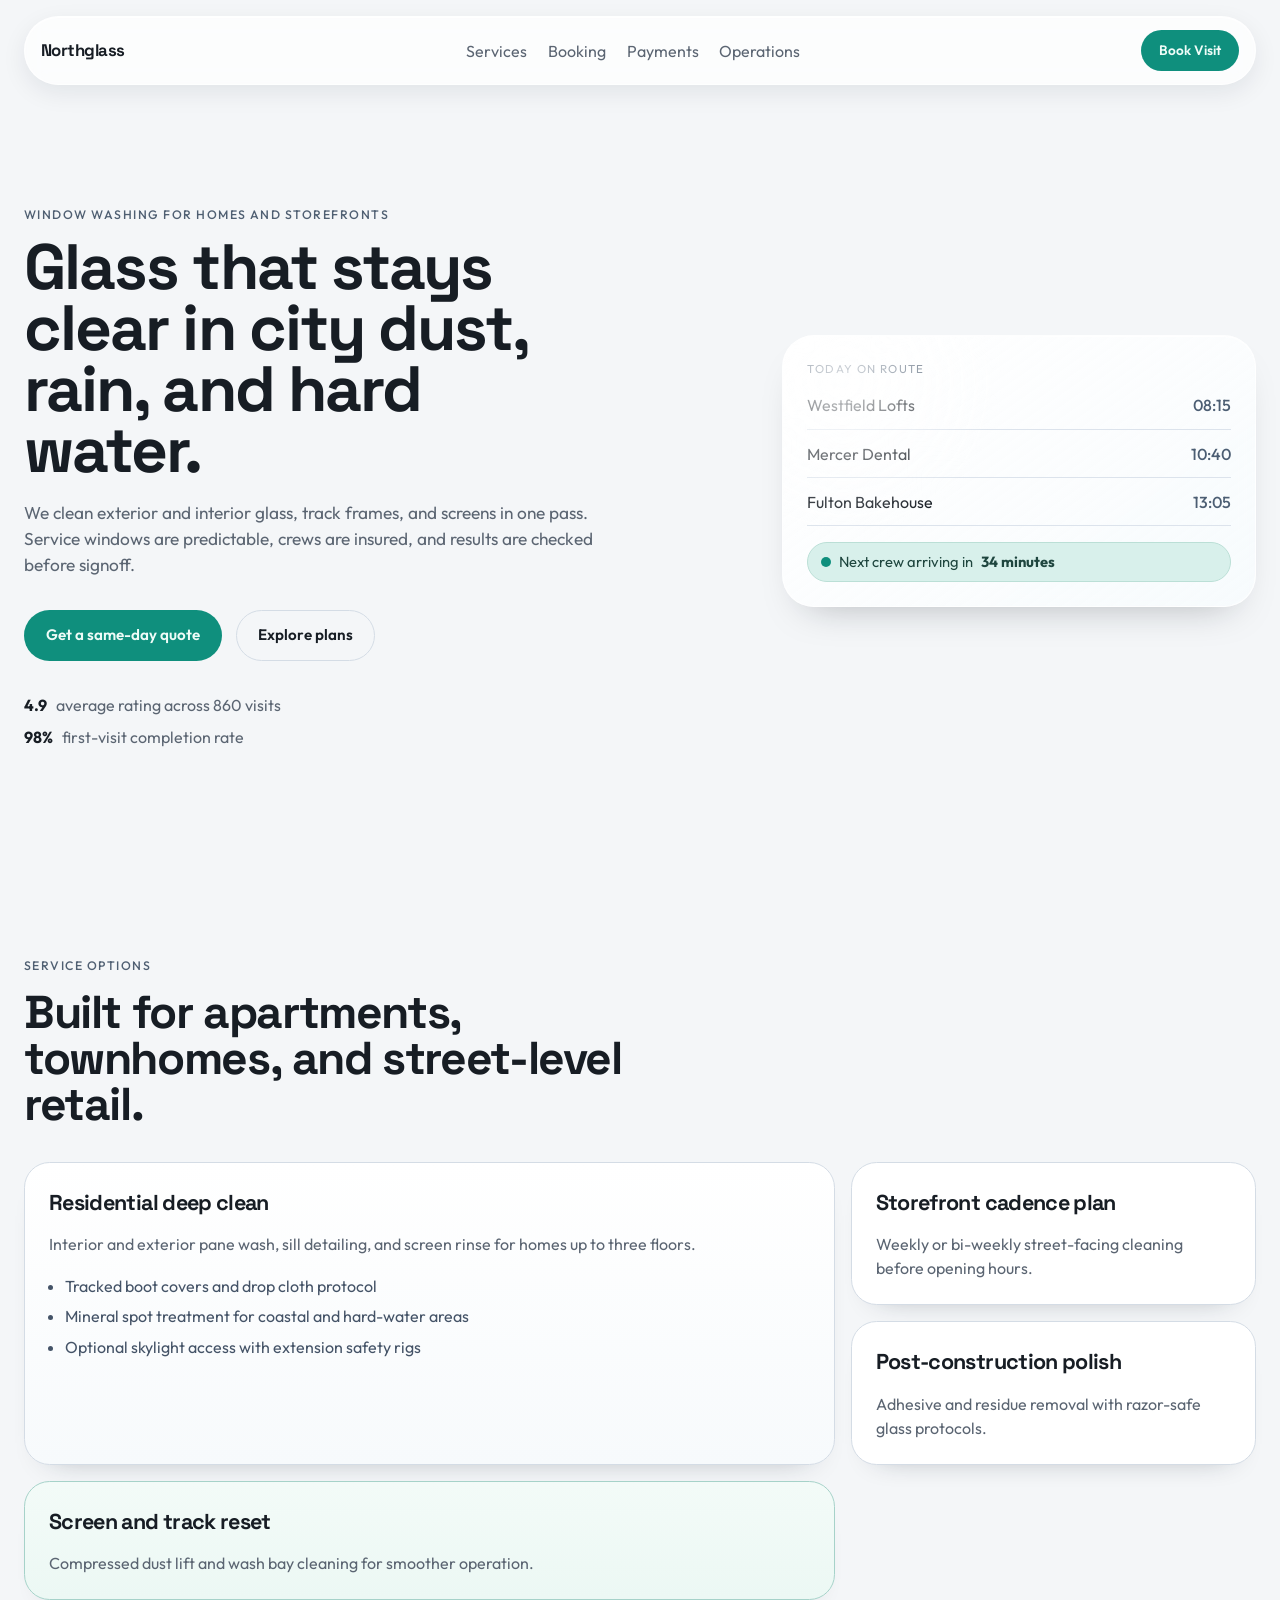
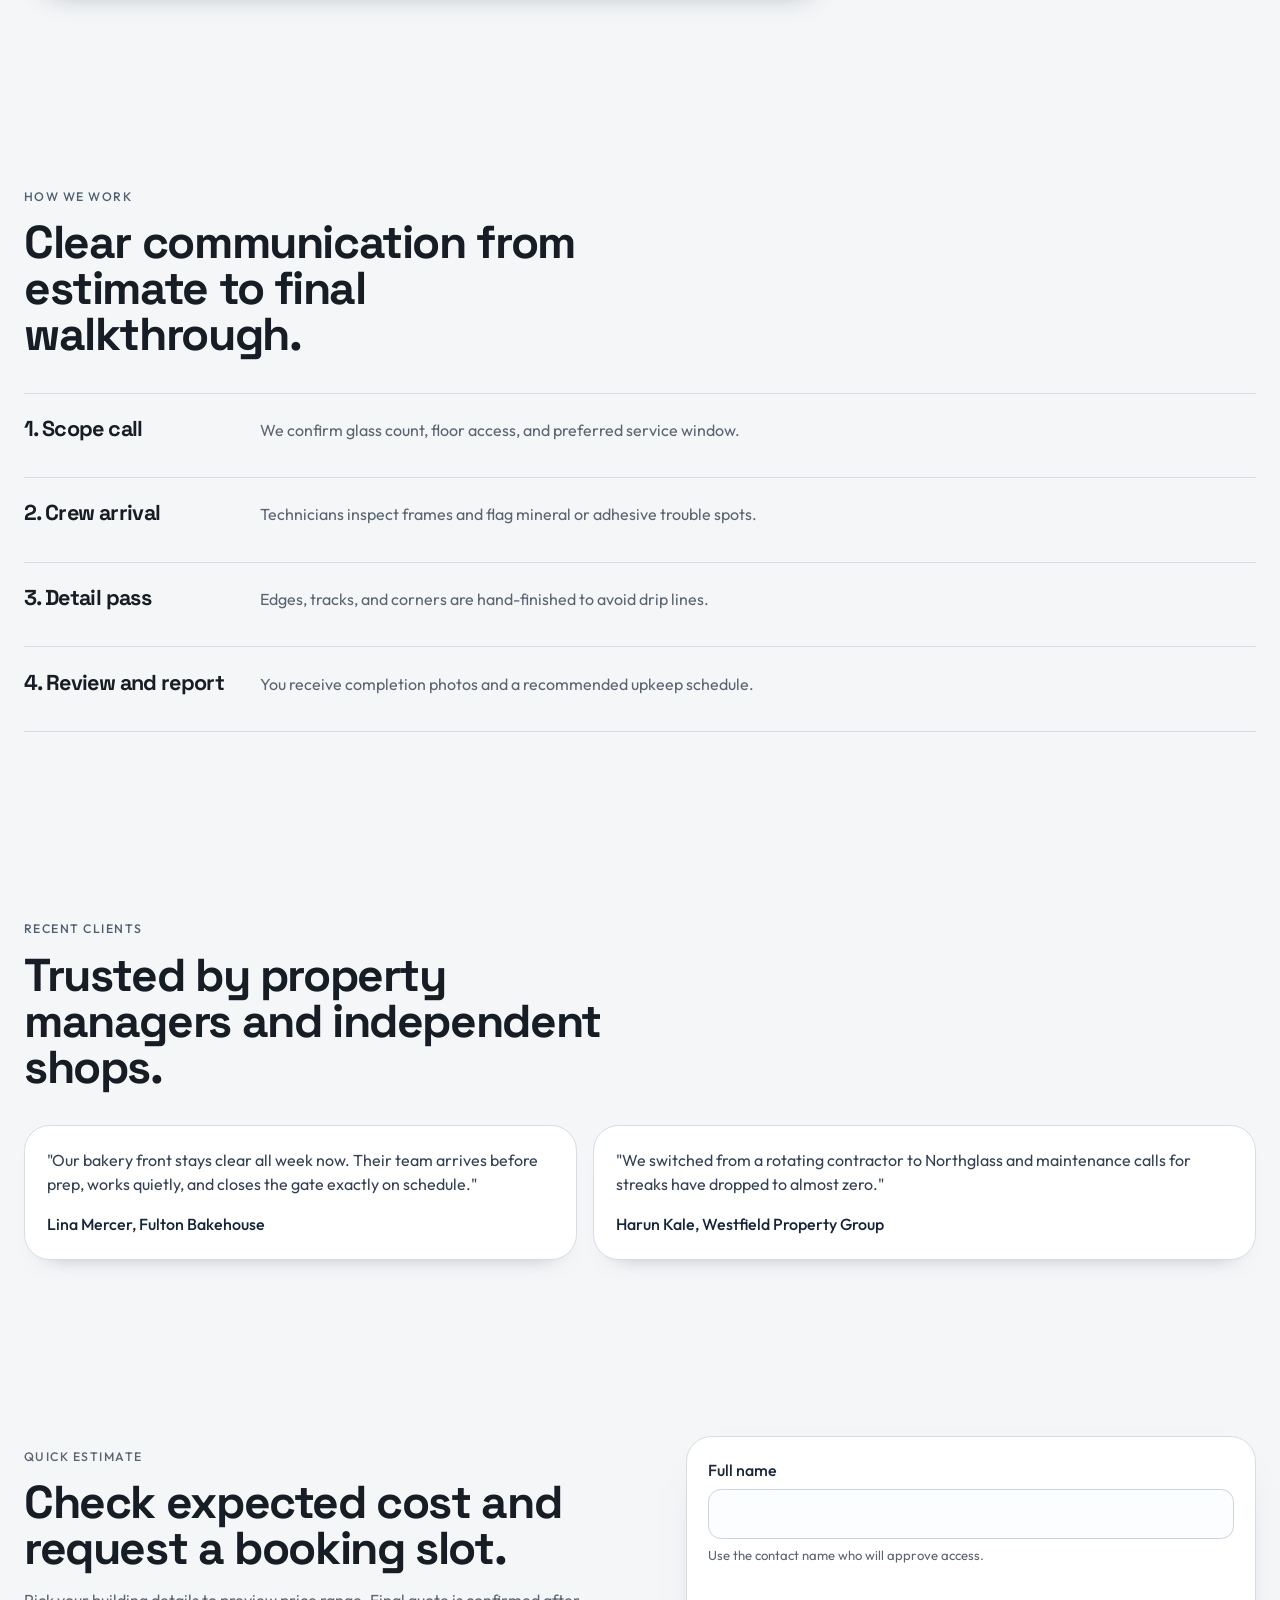
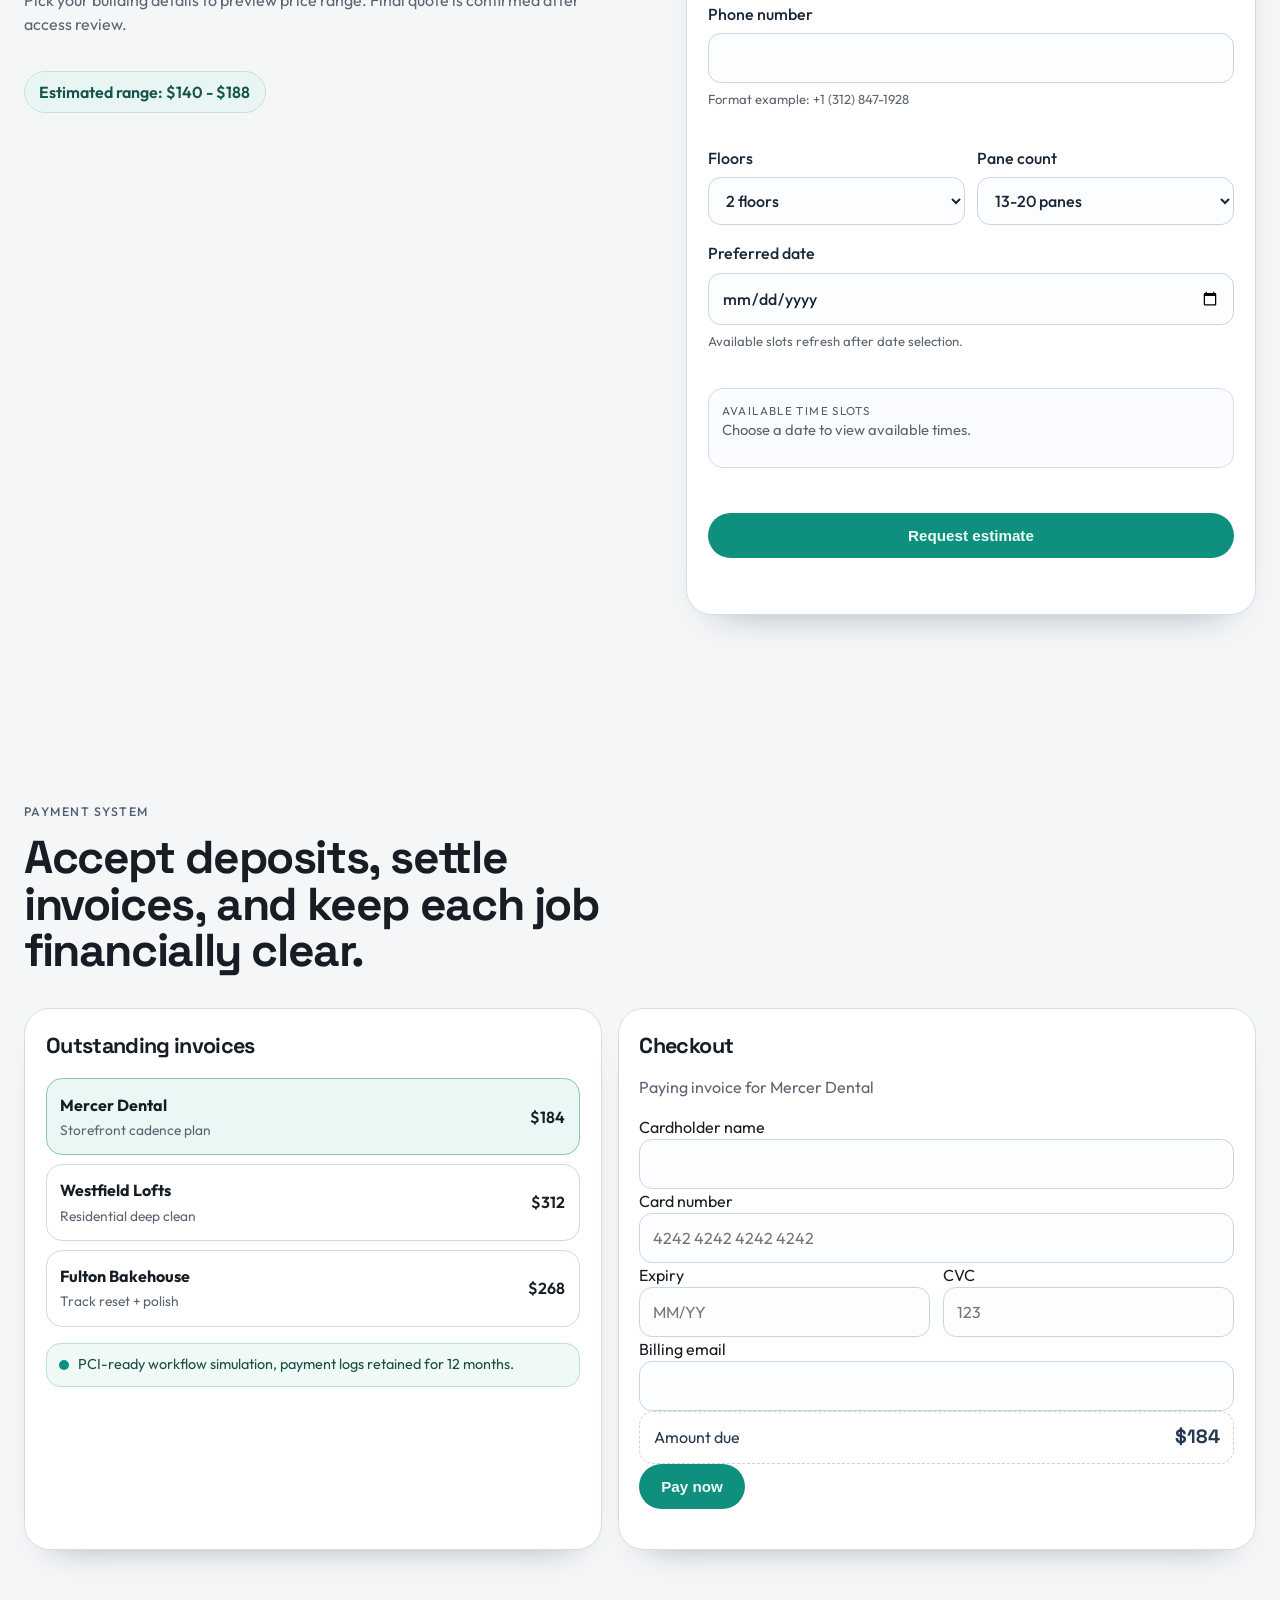
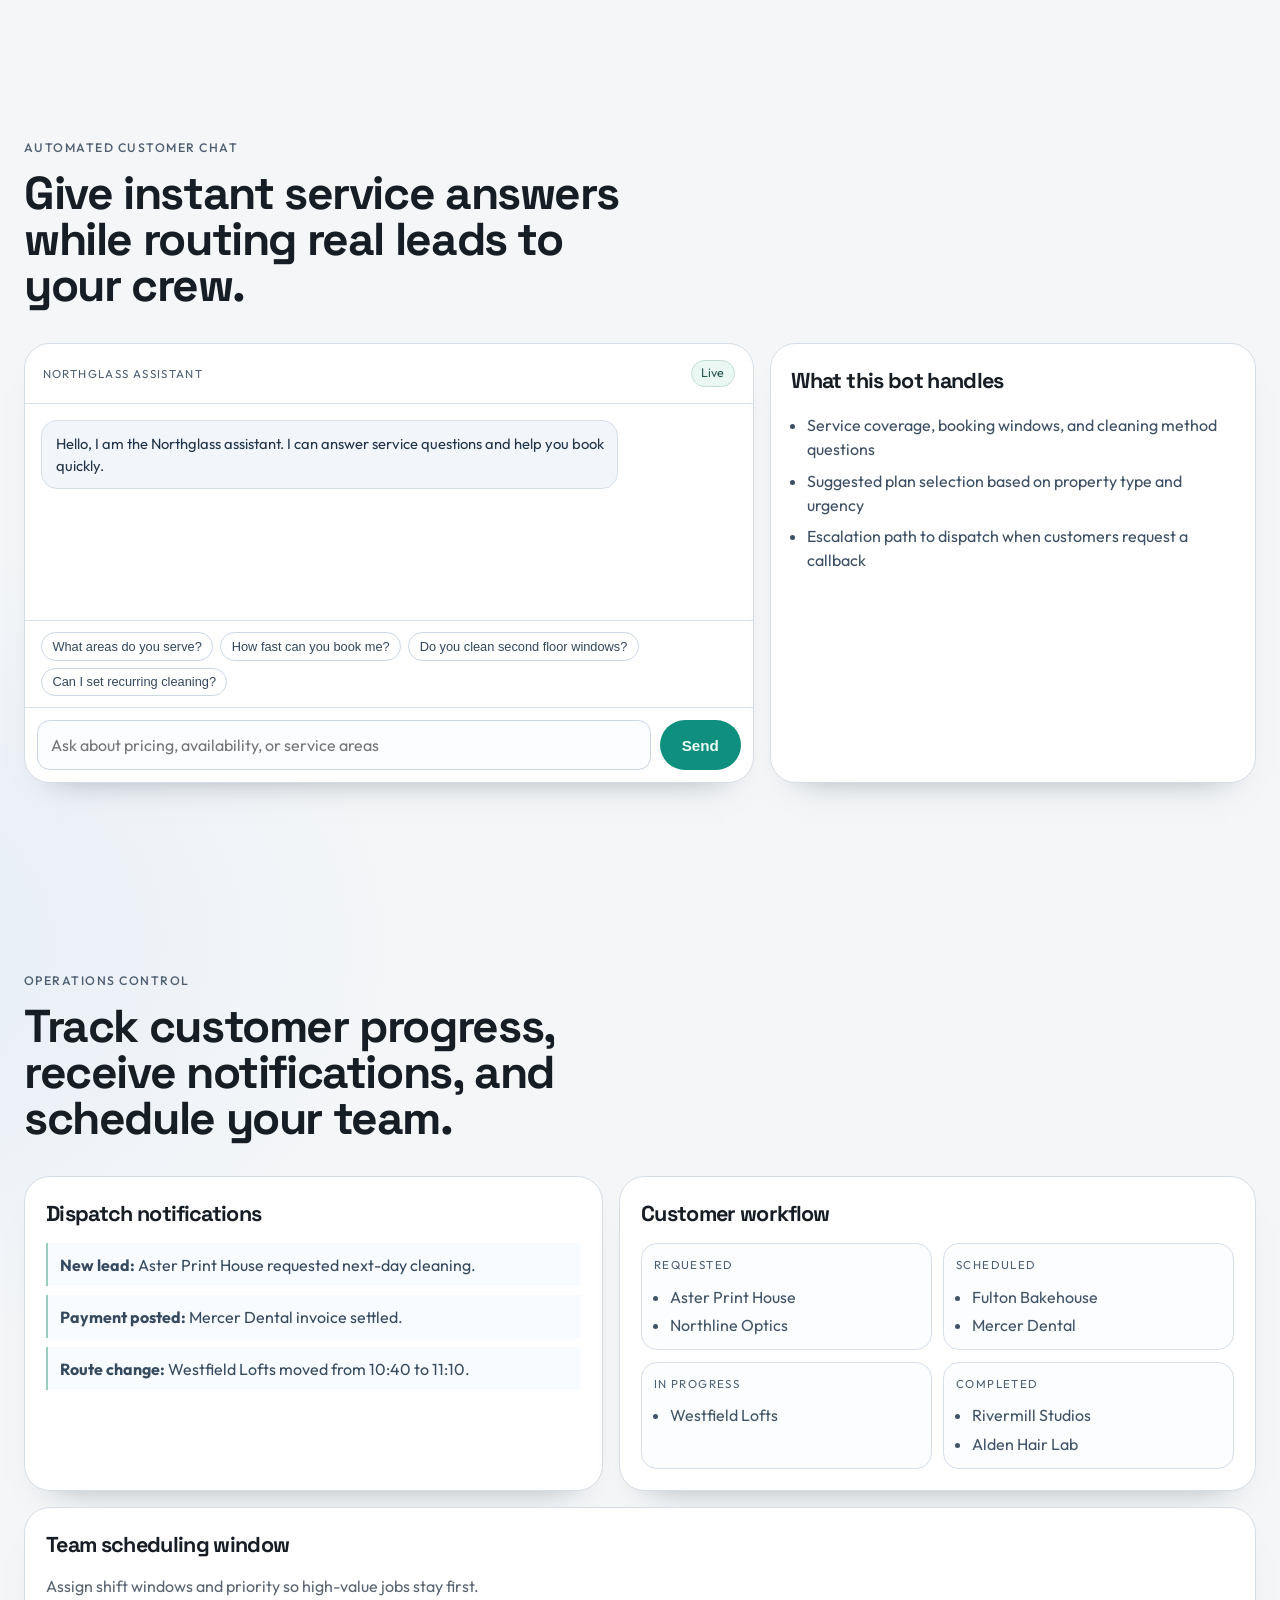
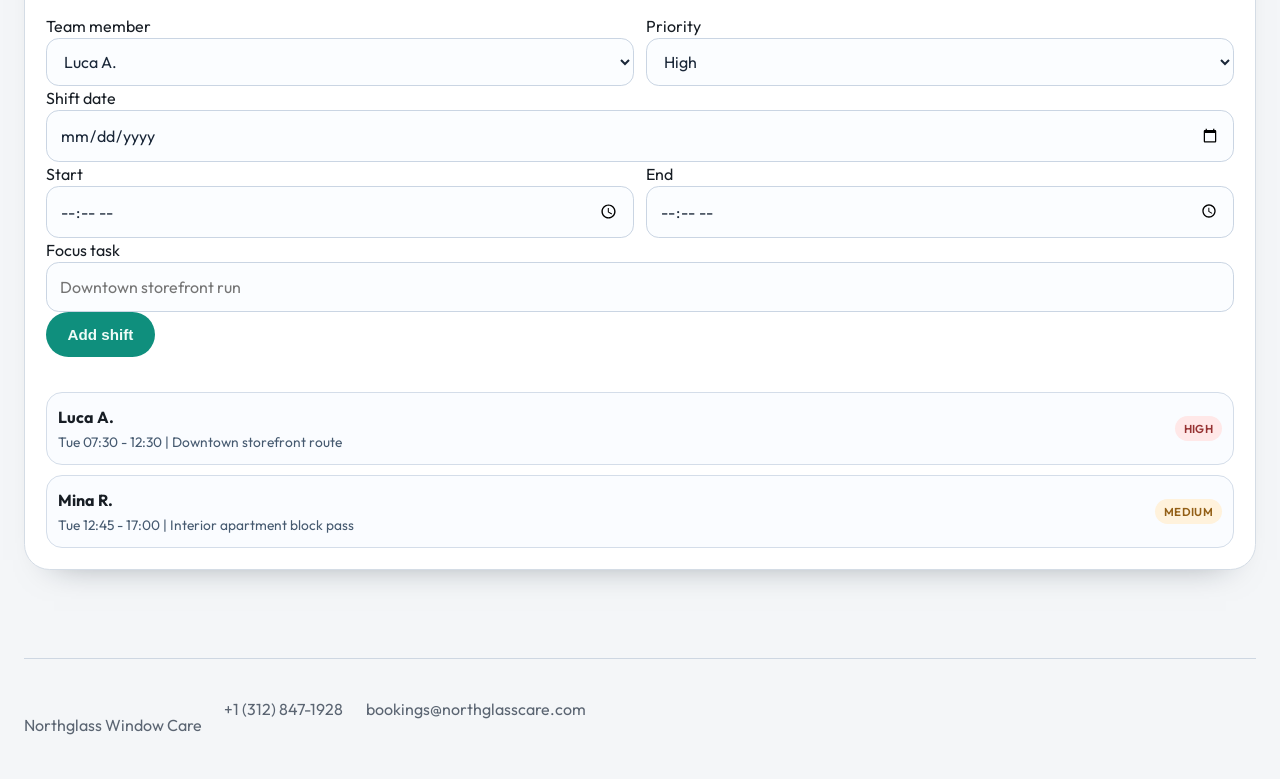
==== index.html @ 86ebddd5 "Build window washing site with booking, payments, chat, and ops scheduling" ====
<!doctype html>
<html lang="en">
  <head>
    <meta charset="UTF-8" />
    <meta name="viewport" content="width=device-width, initial-scale=1.0" />
    <title>Northglass Window Care</title>
    <meta
      name="description"
      content="Northglass Window Care provides residential and storefront window washing with streak-free detail work and recurring service plans."
    />
    <meta name="robots" content="index, follow" />
    <meta property="og:title" content="Northglass Window Care" />
    <meta
      property="og:description"
      content="Book window washing, pay invoices, chat with service support, and manage operations in one system."
    />
    <link rel="preconnect" href="https://fonts.googleapis.com" />
    <link rel="preconnect" href="https://fonts.gstatic.com" crossorigin />
    <link
      href="https://fonts.googleapis.com/css2?family=Outfit:wght@300;400;500;600;700&family=Space+Grotesk:wght@500;600;700&display=swap"
      rel="stylesheet"
    />
    <link rel="stylesheet" href="styles.css" />
  </head>
  <body>
    <div class="site-noise" aria-hidden="true"></div>
    <header class="topbar">
      <a class="brand" href="#home">Northglass</a>
      <nav class="nav-links" aria-label="Primary">
        <a href="#services">Services</a>
        <a href="#estimate">Booking</a>
        <a href="#payment">Payments</a>
        <a href="#ops">Operations</a>
      </nav>
      <a class="btn btn-small" href="#estimate">Book Visit</a>
    </header>

    <main id="home">
      <section class="hero section">
        <div class="hero-copy reveal">
          <p class="eyebrow">Window washing for homes and storefronts</p>
          <h1>Glass that stays clear in city dust, rain, and hard water.</h1>
          <p class="lead">
            We clean exterior and interior glass, track frames, and screens in one pass.
            Service windows are predictable, crews are insured, and results are checked
            before signoff.
          </p>
          <div class="hero-cta">
            <a class="btn" href="#estimate">Get a same-day quote</a>
            <a class="btn btn-ghost" href="#services">Explore plans</a>
          </div>
          <ul class="meta-list" aria-label="Service stats">
            <li><strong>4.9</strong> average rating across 860 visits</li>
            <li><strong>98%</strong> first-visit completion rate</li>
          </ul>
        </div>

        <div class="hero-panel reveal">
          <div class="glass-card">
            <div class="shine" aria-hidden="true"></div>
            <p class="mini-label">Today on route</p>
            <ul class="route-list">
              <li>
                <span>Westfield Lofts</span>
                <time>08:15</time>
              </li>
              <li>
                <span>Mercer Dental</span>
                <time>10:40</time>
              </li>
              <li>
                <span>Fulton Bakehouse</span>
                <time>13:05</time>
              </li>
            </ul>
            <div class="status-strip">
              <span class="pulse-dot" aria-hidden="true"></span>
              Next crew arriving in <strong>34 minutes</strong>
            </div>
          </div>
        </div>
      </section>

      <section id="services" class="section services">
        <div class="section-head reveal">
          <p class="eyebrow">Service options</p>
          <h2>Built for apartments, townhomes, and street-level retail.</h2>
        </div>

        <div class="service-grid">
          <article class="service-tile large reveal">
            <h3>Residential deep clean</h3>
            <p>
              Interior and exterior pane wash, sill detailing, and screen rinse for homes up
              to three floors.
            </p>
            <ul>
              <li>Tracked boot covers and drop cloth protocol</li>
              <li>Mineral spot treatment for coastal and hard-water areas</li>
              <li>Optional skylight access with extension safety rigs</li>
            </ul>
          </article>

          <article class="service-tile reveal">
            <h3>Storefront cadence plan</h3>
            <p>Weekly or bi-weekly street-facing cleaning before opening hours.</p>
          </article>

          <article class="service-tile reveal">
            <h3>Post-construction polish</h3>
            <p>Adhesive and residue removal with razor-safe glass protocols.</p>
          </article>

          <article class="service-tile accent reveal">
            <h3>Screen and track reset</h3>
            <p>Compressed dust lift and wash bay cleaning for smoother operation.</p>
          </article>
        </div>
      </section>

      <section id="process" class="section process">
        <div class="section-head reveal">
          <p class="eyebrow">How we work</p>
          <h2>Clear communication from estimate to final walkthrough.</h2>
        </div>

        <ol class="steps">
          <li class="reveal">
            <h3>1. Scope call</h3>
            <p>We confirm glass count, floor access, and preferred service window.</p>
          </li>
          <li class="reveal">
            <h3>2. Crew arrival</h3>
            <p>Technicians inspect frames and flag mineral or adhesive trouble spots.</p>
          </li>
          <li class="reveal">
            <h3>3. Detail pass</h3>
            <p>Edges, tracks, and corners are hand-finished to avoid drip lines.</p>
          </li>
          <li class="reveal">
            <h3>4. Review and report</h3>
            <p>You receive completion photos and a recommended upkeep schedule.</p>
          </li>
        </ol>
      </section>

      <section class="section testimonials">
        <div class="section-head reveal">
          <p class="eyebrow">Recent clients</p>
          <h2>Trusted by property managers and independent shops.</h2>
        </div>
        <div class="quote-row reveal">
          <blockquote>
            "Our bakery front stays clear all week now. Their team arrives before prep,
            works quietly, and closes the gate exactly on schedule."
            <cite>Lina Mercer, Fulton Bakehouse</cite>
          </blockquote>
          <blockquote>
            "We switched from a rotating contractor to Northglass and maintenance calls for
            streaks have dropped to almost zero."
            <cite>Harun Kale, Westfield Property Group</cite>
          </blockquote>
        </div>
      </section>

      <section id="estimate" class="section estimate">
        <div class="estimate-copy reveal">
          <p class="eyebrow">Quick estimate</p>
          <h2>Check expected cost and request a booking slot.</h2>
          <p>
            Pick your building details to preview price range. Final quote is confirmed after
            access review.
          </p>
          <div class="price-chip" id="price-chip" aria-live="polite">Estimated range: $140 - $190</div>
        </div>

        <form class="estimate-form reveal" id="estimate-form" novalidate>
          <label>
            Full name
            <input id="name" name="name" type="text" autocomplete="name" required />
            <small>Use the contact name who will approve access.</small>
            <span class="error" id="name-error"></span>
          </label>

          <label>
            Phone number
            <input id="phone" name="phone" type="tel" autocomplete="tel" required />
            <small>Format example: +1 (312) 847-1928</small>
            <span class="error" id="phone-error"></span>
          </label>

          <div class="inline-controls">
            <label>
              Floors
              <select id="floors" name="floors">
                <option value="1">1 floor</option>
                <option value="2" selected>2 floors</option>
                <option value="3">3 floors</option>
              </select>
            </label>

            <label>
              Pane count
              <select id="windows" name="windows">
                <option value="8">8-12 panes</option>
                <option value="16" selected>13-20 panes</option>
                <option value="24">21-30 panes</option>
              </select>
            </label>
          </div>

          <label>
            Preferred date
            <input id="date" name="date" type="date" required />
            <small>Available slots refresh after date selection.</small>
            <span class="error" id="date-error"></span>
          </label>

          <div class="slot-wrap" aria-live="polite">
            <p class="mini-label">Available time slots</p>
            <div id="slot-state" class="slot-state">Choose a date to view available times.</div>
            <div id="slot-list" class="slot-list" role="listbox" aria-label="Available slots"></div>
          </div>

          <input id="selected-slot" name="selectedSlot" type="hidden" />
          <span class="error" id="slot-error"></span>

          <button class="btn" id="submit-btn" type="submit">Request estimate</button>
          <p class="form-message" id="form-message" aria-live="polite"></p>
        </form>
      </section>

      <section id="payment" class="section payment-system">
        <div class="section-head reveal">
          <p class="eyebrow">Payment system</p>
          <h2>Accept deposits, settle invoices, and keep each job financially clear.</h2>
        </div>

        <div class="payment-grid">
          <article class="payment-panel reveal">
            <h3>Outstanding invoices</h3>
            <ul class="invoice-list" id="invoice-list">
              <li class="invoice-item active" data-amount="184" data-client="Mercer Dental" data-job="Storefront cadence plan">
                <div>
                  <strong>Mercer Dental</strong>
                  <p>Storefront cadence plan</p>
                </div>
                <span>$184</span>
              </li>
              <li class="invoice-item" data-amount="312" data-client="Westfield Lofts" data-job="Residential deep clean">
                <div>
                  <strong>Westfield Lofts</strong>
                  <p>Residential deep clean</p>
                </div>
                <span>$312</span>
              </li>
              <li class="invoice-item" data-amount="268" data-client="Fulton Bakehouse" data-job="Track reset + polish">
                <div>
                  <strong>Fulton Bakehouse</strong>
                  <p>Track reset + polish</p>
                </div>
                <span>$268</span>
              </li>
            </ul>

            <div class="secure-strip">
              <span class="pulse-dot" aria-hidden="true"></span>
              PCI-ready workflow simulation, payment logs retained for 12 months.
            </div>
          </article>

          <form class="payment-form reveal" id="payment-form" novalidate>
            <h3>Checkout</h3>
            <p class="payment-copy" id="checkout-context">Paying invoice for Mercer Dental</p>
            <label>
              Cardholder name
              <input id="card-name" name="cardName" type="text" autocomplete="cc-name" required />
              <span class="error" id="card-name-error"></span>
            </label>
            <label>
              Card number
              <input id="card-number" name="cardNumber" type="text" inputmode="numeric" placeholder="4242 4242 4242 4242" required />
              <span class="error" id="card-number-error"></span>
            </label>

            <div class="inline-controls">
              <label>
                Expiry
                <input id="card-expiry" name="cardExpiry" type="text" inputmode="numeric" placeholder="MM/YY" required />
                <span class="error" id="card-expiry-error"></span>
              </label>
              <label>
                CVC
                <input id="card-cvc" name="cardCvc" type="text" inputmode="numeric" placeholder="123" required />
                <span class="error" id="card-cvc-error"></span>
              </label>
            </div>

            <label>
              Billing email
              <input id="billing-email" name="billingEmail" type="email" autocomplete="email" required />
              <span class="error" id="billing-email-error"></span>
            </label>

            <div class="payment-total">
              <span>Amount due</span>
              <strong id="payment-amount">$184</strong>
            </div>

            <button class="btn" id="pay-btn" type="submit">Pay now</button>
            <p class="form-message" id="payment-message" aria-live="polite"></p>
          </form>
        </div>
      </section>

      <section id="chat" class="section chat-system">
        <div class="section-head reveal">
          <p class="eyebrow">Automated customer chat</p>
          <h2>Give instant service answers while routing real leads to your crew.</h2>
        </div>

        <div class="chat-layout reveal">
          <article class="chat-window" aria-label="Customer chat assistant">
            <header>
              <p class="mini-label">Northglass Assistant</p>
              <span class="chat-live">Live</span>
            </header>
            <div class="chat-log" id="chat-log" aria-live="polite"></div>
            <div class="chat-quick" id="chat-quick" role="group" aria-label="Suggested prompts"></div>
            <form id="chat-form" class="chat-form">
              <label class="sr-only" for="chat-input">Ask about window cleaning service</label>
              <input id="chat-input" type="text" placeholder="Ask about pricing, availability, or service areas" autocomplete="off" />
              <button class="btn" type="submit">Send</button>
            </form>
          </article>

          <article class="chat-notes">
            <h3>What this bot handles</h3>
            <ul>
              <li>Service coverage, booking windows, and cleaning method questions</li>
              <li>Suggested plan selection based on property type and urgency</li>
              <li>Escalation path to dispatch when customers request a callback</li>
            </ul>
          </article>
        </div>
      </section>

      <section id="ops" class="section ops-system">
        <div class="section-head reveal">
          <p class="eyebrow">Operations control</p>
          <h2>Track customer progress, receive notifications, and schedule your team.</h2>
        </div>

        <div class="ops-grid">
          <article class="ops-panel reveal">
            <h3>Dispatch notifications</h3>
            <ul id="notification-list" class="notification-list">
              <li><strong>New lead:</strong> Aster Print House requested next-day cleaning.</li>
              <li><strong>Payment posted:</strong> Mercer Dental invoice settled.</li>
              <li><strong>Route change:</strong> Westfield Lofts moved from 10:40 to 11:10.</li>
            </ul>
          </article>

          <article class="ops-panel reveal">
            <h3>Customer workflow</h3>
            <div class="workflow-grid" id="workflow-grid">
              <div>
                <p class="mini-label">Requested</p>
                <ul>
                  <li>Aster Print House</li>
                  <li>Northline Optics</li>
                </ul>
              </div>
              <div>
                <p class="mini-label">Scheduled</p>
                <ul>
                  <li>Fulton Bakehouse</li>
                  <li>Mercer Dental</li>
                </ul>
              </div>
              <div>
                <p class="mini-label">In progress</p>
                <ul>
                  <li>Westfield Lofts</li>
                </ul>
              </div>
              <div>
                <p class="mini-label">Completed</p>
                <ul id="completed-jobs">
                  <li>Rivermill Studios</li>
                  <li>Alden Hair Lab</li>
                </ul>
              </div>
            </div>
          </article>

          <article class="ops-panel schedule-panel reveal" id="schedule">
            <h3>Team scheduling window</h3>
            <p class="ops-copy">Assign shift windows and priority so high-value jobs stay first.</p>

            <form id="schedule-form" novalidate>
              <div class="inline-controls">
                <label>
                  Team member
                  <select id="team-member" name="teamMember">
                    <option value="Luca A.">Luca A.</option>
                    <option value="Mina R.">Mina R.</option>
                    <option value="Devon K.">Devon K.</option>
                  </select>
                </label>

                <label>
                  Priority
                  <select id="priority" name="priority">
                    <option value="High">High</option>
                    <option value="Medium">Medium</option>
                    <option value="Low">Low</option>
                  </select>
                </label>
              </div>

              <label>
                Shift date
                <input id="shift-date" name="shiftDate" type="date" required />
                <span class="error" id="shift-date-error"></span>
              </label>

              <div class="inline-controls">
                <label>
                  Start
                  <input id="shift-start" name="shiftStart" type="time" required />
                  <span class="error" id="shift-start-error"></span>
                </label>

                <label>
                  End
                  <input id="shift-end" name="shiftEnd" type="time" required />
                  <span class="error" id="shift-end-error"></span>
                </label>
              </div>

              <label>
                Focus task
                <input id="shift-task" name="shiftTask" type="text" placeholder="Downtown storefront run" required />
                <span class="error" id="shift-task-error"></span>
              </label>

              <button class="btn" type="submit">Add shift</button>
              <p class="form-message" id="schedule-message" aria-live="polite"></p>
            </form>

            <ul class="shift-list" id="shift-list">
              <li>
                <div>
                  <strong>Luca A.</strong>
                  <p>Tue 07:30 - 12:30 | Downtown storefront route</p>
                </div>
                <span class="tag high">High</span>
              </li>
              <li>
                <div>
                  <strong>Mina R.</strong>
                  <p>Tue 12:45 - 17:00 | Interior apartment block pass</p>
                </div>
                <span class="tag medium">Medium</span>
              </li>
            </ul>
          </article>
        </div>
      </section>
    </main>

    <footer class="footer">
      <p>Northglass Window Care</p>
      <a href="tel:+13128471928">+1 (312) 847-1928</a>
      <a href="mailto:bookings@northglasscare.com">bookings@northglasscare.com</a>
    </footer>

    <script src="script.js"></script>
  </body>
</html>
---- styles.css ----
:root {
  --bg: #f4f6f8;
  --surface: #ffffff;
  --ink: #171d24;
  --muted: #5b6572;
  --line: #d4dce5;
  --accent: #0f8f7d;
  --accent-soft: #d8f0eb;
  --shadow: 0 20px 40px -25px rgba(16, 24, 34, 0.35);
  --radius: 1.6rem;
  --ease: cubic-bezier(0.16, 1, 0.3, 1);
}

* {
  box-sizing: border-box;
}

html,
body {
  margin: 0;
  padding: 0;
}

body {
  font-family: Outfit, "Segoe UI", sans-serif;
  color: var(--ink);
  background:
    radial-gradient(1200px 500px at 75% -10%, #e3f3ef 10%, transparent 60%),
    radial-gradient(1000px 650px at -20% 80%, #e7eef7 15%, transparent 65%),
    var(--bg);
  line-height: 1.5;
}

.site-noise {
  position: fixed;
  inset: 0;
  pointer-events: none;
  opacity: 0.06;
  background-image: radial-gradient(rgba(0, 0, 0, 0.7) 0.6px, transparent 0.6px);
  background-size: 4px 4px;
  z-index: 1;
}

.topbar,
main,
.footer {
  position: relative;
  z-index: 2;
}

.topbar {
  width: min(1400px, calc(100% - 3rem));
  margin: 1rem auto 0;
  padding: 0.8rem 1rem;
  border: 1px solid rgba(255, 255, 255, 0.7);
  border-radius: 999px;
  background: rgba(255, 255, 255, 0.72);
  box-shadow:
    inset 0 1px 0 rgba(255, 255, 255, 0.8),
    0 8px 24px rgba(19, 31, 46, 0.08);
  backdrop-filter: blur(10px);
  position: sticky;
  top: 0.6rem;
  display: flex;
  align-items: center;
  justify-content: space-between;
  gap: 1rem;
}

.brand {
  text-decoration: none;
  color: var(--ink);
  font-family: "Space Grotesk", Outfit, sans-serif;
  font-weight: 700;
  letter-spacing: -0.03em;
  font-size: 1.05rem;
}

.nav-links {
  display: flex;
  gap: 1.3rem;
}

.nav-links a,
.footer a {
  text-decoration: none;
  color: var(--muted);
  transition: color 0.3s var(--ease);
}

.nav-links a:hover,
.footer a:hover {
  color: var(--ink);
}

main {
  width: min(1400px, calc(100% - 3rem));
  margin: 0 auto;
}

.section {
  padding: 5.5rem 0;
}

.hero {
  min-height: calc(100dvh - 8rem);
  display: grid;
  grid-template-columns: 1.2fr 0.8fr;
  gap: 3rem;
  align-items: center;
}

.eyebrow {
  text-transform: uppercase;
  font-size: 0.77rem;
  letter-spacing: 0.12em;
  color: #4f5f72;
  margin-bottom: 0.8rem;
  font-weight: 500;
}

h1,
h2,
h3 {
  font-family: "Space Grotesk", Outfit, sans-serif;
  letter-spacing: -0.03em;
  margin: 0;
}

h1 {
  font-size: clamp(2.35rem, 5vw, 5rem);
  line-height: 0.95;
  max-width: 13ch;
}

h2 {
  font-size: clamp(1.9rem, 3.6vw, 3.5rem);
  line-height: 1;
  max-width: 20ch;
}

h3 {
  font-size: 1.35rem;
  margin-bottom: 0.8rem;
}

.lead {
  max-width: 55ch;
  color: var(--muted);
  font-size: 1.08rem;
  margin: 1.2rem 0 2rem;
}

.hero-cta {
  display: flex;
  flex-wrap: wrap;
  gap: 0.9rem;
}

.btn {
  background: var(--accent);
  color: #effcf8;
  border: 1px solid transparent;
  border-radius: 999px;
  padding: 0.82rem 1.3rem;
  text-decoration: none;
  font-weight: 600;
  font-size: 0.95rem;
  cursor: pointer;
  transition:
    transform 0.25s var(--ease),
    background-color 0.25s var(--ease),
    box-shadow 0.25s var(--ease);
}

.btn:hover {
  background: #0c7f70;
  transform: translateY(-1px);
  box-shadow: 0 12px 18px -14px rgba(15, 143, 125, 0.75);
}

.btn:active {
  transform: translateY(0) scale(0.98);
}

.btn-small {
  padding: 0.6rem 1.05rem;
  font-size: 0.85rem;
}

.btn-ghost {
  background: transparent;
  border-color: var(--line);
  color: var(--ink);
}

.btn-ghost:hover {
  background: #edf2f7;
  box-shadow: none;
}

.meta-list {
  list-style: none;
  margin: 2rem 0 0;
  padding: 0;
  display: grid;
  gap: 0.5rem;
  color: var(--muted);
}

.meta-list strong {
  color: var(--ink);
  margin-right: 0.4rem;
}

.glass-card {
  border-radius: 2rem;
  border: 1px solid rgba(255, 255, 255, 0.75);
  background:
    linear-gradient(145deg, rgba(255, 255, 255, 0.82), rgba(244, 249, 252, 0.62)),
    rgba(255, 255, 255, 0.75);
  box-shadow:
    inset 0 1px 0 rgba(255, 255, 255, 0.85),
    var(--shadow);
  backdrop-filter: blur(8px);
  padding: 1.5rem;
  position: relative;
  overflow: hidden;
}

.shine {
  position: absolute;
  inset: -40% auto auto -20%;
  width: 65%;
  aspect-ratio: 1;
  background: radial-gradient(circle, rgba(255, 255, 255, 0.78) 0, transparent 72%);
  filter: blur(6px);
  animation: drift 7s linear infinite;
}

.mini-label {
  margin: 0;
  text-transform: uppercase;
  letter-spacing: 0.12em;
  font-size: 0.72rem;
  color: #4f5f72;
}

.route-list {
  list-style: none;
  padding: 0;
  margin: 1rem 0;
  display: grid;
  gap: 0.75rem;
}

.route-list li {
  display: flex;
  justify-content: space-between;
  gap: 1rem;
  border-bottom: 1px solid #dce3ec;
  padding-bottom: 0.7rem;
}

.route-list time {
  color: #4c5e73;
  font-weight: 500;
}

.status-strip {
  background: var(--accent-soft);
  border: 1px solid #bbdfd6;
  border-radius: 999px;
  padding: 0.5rem 0.8rem;
  font-size: 0.92rem;
  display: flex;
  align-items: center;
  gap: 0.5rem;
  color: #1f463f;
}

.pulse-dot {
  width: 10px;
  height: 10px;
  border-radius: 50%;
  background: var(--accent);
  box-shadow: 0 0 0 0 rgba(15, 143, 125, 0.5);
  animation: pulse 2.4s infinite;
}

.section-head {
  margin-bottom: 2.2rem;
}

.service-grid {
  display: grid;
  grid-template-columns: 2fr 1fr;
  gap: 1rem;
}

.service-tile {
  padding: 1.5rem;
  border-radius: var(--radius);
  border: 1px solid var(--line);
  background: var(--surface);
  box-shadow: 0 16px 30px -27px rgba(20, 31, 45, 0.45);
}

.service-tile.large {
  grid-row: span 2;
  background: linear-gradient(180deg, #ffffff, #f7fafc);
}

.service-tile p {
  margin: 0;
  color: var(--muted);
}

.service-tile ul {
  margin: 1.1rem 0 0;
  padding-left: 1rem;
  color: #445367;
  display: grid;
  gap: 0.4rem;
}

.service-tile.accent {
  border-color: #a6d2c9;
  background: linear-gradient(180deg, #f3fbf8, #ecf8f4);
}

.steps {
  margin: 0;
  padding: 0;
  list-style: none;
  border-top: 1px solid var(--line);
}

.steps li {
  padding: 1.2rem 0;
  border-bottom: 1px solid var(--line);
  display: grid;
  grid-template-columns: 220px 1fr;
  gap: 1rem;
  align-items: baseline;
}

.steps p {
  margin: 0;
  color: var(--muted);
}

.quote-row {
  display: grid;
  grid-template-columns: 1fr 1.2fr;
  gap: 1rem;
}

blockquote {
  margin: 0;
  border: 1px solid var(--line);
  border-radius: var(--radius);
  padding: 1.4rem;
  background: var(--surface);
  box-shadow: 0 15px 24px -24px rgba(13, 25, 42, 0.5);
  color: #324155;
}

cite {
  display: block;
  margin-top: 1rem;
  font-style: normal;
  color: #15253a;
  font-weight: 500;
}

.estimate {
  display: grid;
  grid-template-columns: 1.05fr 0.95fr;
  gap: 2rem;
  align-items: start;
}

.estimate-copy p {
  color: var(--muted);
  max-width: 52ch;
}

.price-chip {
  margin-top: 1.2rem;
  display: inline-flex;
  border-radius: 999px;
  padding: 0.5rem 0.9rem;
  background: #e9f5f2;
  border: 1px solid #c4e3dc;
  color: #14544a;
  font-weight: 600;
}

.estimate-form {
  border-radius: var(--radius);
  border: 1px solid var(--line);
  background: var(--surface);
  padding: 1.3rem;
  display: grid;
  gap: 1rem;
  box-shadow: 0 20px 40px -32px rgba(18, 29, 44, 0.55);
}

.estimate-form label {
  display: grid;
  gap: 0.45rem;
  font-weight: 500;
  color: #1a2738;
}

input,
select {
  width: 100%;
  border: 1px solid #cad5e3;
  border-radius: 0.8rem;
  padding: 0.75rem 0.8rem;
  font: inherit;
  color: #1a2738;
  background: #fbfdff;
  transition:
    border-color 0.2s ease,
    box-shadow 0.2s ease;
}

input:focus,
select:focus {
  outline: none;
  border-color: #7bbcaf;
  box-shadow: 0 0 0 4px rgba(21, 116, 103, 0.12);
}

small {
  font-weight: 400;
  color: var(--muted);
  font-size: 0.82rem;
}

.inline-controls {
  display: grid;
  grid-template-columns: 1fr 1fr;
  gap: 0.8rem;
}

.slot-wrap {
  border: 1px solid #d5dde8;
  border-radius: 0.9rem;
  padding: 0.8rem;
  background: #fafcff;
}

.slot-state {
  color: var(--muted);
  font-size: 0.92rem;
}

.slot-list {
  margin-top: 0.8rem;
  display: flex;
  flex-wrap: wrap;
  gap: 0.5rem;
}

.slot {
  border-radius: 999px;
  border: 1px solid #c8d4e4;
  background: #fff;
  padding: 0.4rem 0.75rem;
  font-size: 0.86rem;
  cursor: pointer;
  color: #253246;
  transition: all 0.2s var(--ease);
}

.slot:hover {
  transform: translateY(-1px);
  border-color: #9cb1c9;
}

.slot.selected {
  background: #e8f7f4;
  border-color: #8fcdbf;
  color: #184a42;
}

.skeleton {
  display: block;
  height: 0.8rem;
  border-radius: 999px;
  margin-top: 0.5rem;
  background: linear-gradient(90deg, #ecf2f9 8%, #dfe8f4 40%, #ecf2f9 80%);
  background-size: 200% 100%;
  animation: shimmer 1.2s linear infinite;
}

.error {
  min-height: 1em;
  font-size: 0.82rem;
  color: #ab3f3f;
  font-weight: 400;
}

.form-message {
  margin: 0;
  min-height: 1.2em;
  color: #1d5e53;
  font-weight: 500;
}

.payment-grid {
  display: grid;
  grid-template-columns: 0.95fr 1.05fr;
  gap: 1rem;
}

.payment-panel,
.payment-form,
.chat-window,
.chat-notes,
.ops-panel {
  border: 1px solid var(--line);
  border-radius: var(--radius);
  background: var(--surface);
  box-shadow: 0 20px 34px -30px rgba(15, 28, 43, 0.5);
}

.payment-panel,
.payment-form,
.ops-panel,
.chat-notes {
  padding: 1.3rem;
}

.payment-copy,
.ops-copy {
  margin: 0.4rem 0 1rem;
  color: var(--muted);
}

.invoice-list {
  list-style: none;
  margin: 1rem 0;
  padding: 0;
  display: grid;
  gap: 0.55rem;
}

.invoice-item {
  display: flex;
  justify-content: space-between;
  align-items: center;
  gap: 1rem;
  border: 1px solid #cfd8e5;
  border-radius: 1rem;
  padding: 0.85rem;
  cursor: pointer;
  transition:
    transform 0.25s var(--ease),
    border-color 0.25s var(--ease),
    background-color 0.25s var(--ease);
}

.invoice-item:hover {
  transform: translateY(-1px);
  border-color: #9cb1c9;
}

.invoice-item.active {
  border-color: #89c6b9;
  background: #ebf7f4;
}

.invoice-item strong {
  display: block;
}

.invoice-item p {
  margin: 0.2rem 0 0;
  color: var(--muted);
  font-size: 0.86rem;
}

.invoice-item span {
  font-weight: 600;
}

.secure-strip {
  border: 1px solid #badfd7;
  border-radius: 0.9rem;
  background: #eff9f6;
  color: #1c4d44;
  font-size: 0.9rem;
  padding: 0.65rem 0.75rem;
  display: flex;
  align-items: center;
  gap: 0.55rem;
}

.payment-total {
  border: 1px dashed #c7d3e3;
  border-radius: 0.9rem;
  padding: 0.7rem 0.85rem;
  display: flex;
  justify-content: space-between;
  align-items: center;
  color: #26384f;
}

.payment-total strong {
  font-family: "Space Grotesk", Outfit, sans-serif;
  font-size: 1.2rem;
}

.chat-layout {
  display: grid;
  grid-template-columns: 1.2fr 0.8fr;
  gap: 1rem;
}

.chat-window {
  display: grid;
  grid-template-rows: auto 1fr auto auto;
  min-height: 440px;
  overflow: hidden;
}

.chat-window header {
  padding: 1rem 1.1rem;
  border-bottom: 1px solid #d7dfeb;
  display: flex;
  align-items: center;
  justify-content: space-between;
}

.chat-live {
  border: 1px solid #c2dcd5;
  background: #ebf7f3;
  color: #25574f;
  border-radius: 999px;
  font-size: 0.78rem;
  padding: 0.2rem 0.6rem;
}

.chat-log {
  padding: 1rem;
  overflow-y: auto;
  display: grid;
  gap: 0.65rem;
  align-content: start;
  max-height: 360px;
}

.bubble {
  max-width: 83%;
  padding: 0.7rem 0.85rem;
  border-radius: 1rem;
  font-size: 0.92rem;
  animation: rise 0.34s var(--ease);
}

.bubble.bot {
  justify-self: start;
  background: #f2f6fb;
  border: 1px solid #d5deea;
  color: #213447;
}

.bubble.user {
  justify-self: end;
  background: #dff4ef;
  border: 1px solid #a7d6cc;
  color: #1a4a40;
}

.chat-quick {
  border-top: 1px solid #d7dfeb;
  padding: 0.7rem 1rem;
  display: flex;
  flex-wrap: wrap;
  gap: 0.45rem;
}

.chat-chip {
  border: 1px solid #cad7e7;
  background: #fff;
  border-radius: 999px;
  font-size: 0.8rem;
  padding: 0.35rem 0.65rem;
  color: #33475d;
  cursor: pointer;
  transition: all 0.2s var(--ease);
}

.chat-chip:hover {
  border-color: #96adca;
  transform: translateY(-1px);
}

.chat-form {
  border-top: 1px solid #d7dfeb;
  padding: 0.75rem;
  display: grid;
  grid-template-columns: 1fr auto;
  gap: 0.55rem;
}

.chat-notes ul {
  margin: 1rem 0 0;
  padding-left: 1rem;
  color: #3c4f64;
  display: grid;
  gap: 0.45rem;
}

.ops-grid {
  display: grid;
  grid-template-columns: 1fr 1.1fr;
  gap: 1rem;
}

.notification-list {
  list-style: none;
  margin: 0.8rem 0 0;
  padding: 0;
  display: grid;
  gap: 0.55rem;
}

.notification-list li {
  border-left: 2px solid #98cdbf;
  background: #f8fbff;
  padding: 0.6rem 0.75rem;
  color: #35495f;
}

.workflow-grid {
  margin-top: 0.7rem;
  display: grid;
  grid-template-columns: repeat(2, minmax(0, 1fr));
  gap: 0.7rem;
}

.workflow-grid > div {
  border: 1px solid #d7dfeb;
  border-radius: 1rem;
  padding: 0.75rem;
  background: #fbfdff;
}

.workflow-grid ul {
  margin: 0.7rem 0 0;
  padding-left: 1rem;
  color: #415367;
  display: grid;
  gap: 0.3rem;
}

.schedule-panel {
  grid-column: 1 / -1;
}

.shift-list {
  list-style: none;
  margin: 1rem 0 0;
  padding: 0;
  display: grid;
  gap: 0.65rem;
}

.shift-list li {
  border: 1px solid #d4dde9;
  border-radius: 1rem;
  background: #fafcff;
  padding: 0.72rem;
  display: flex;
  justify-content: space-between;
  align-items: center;
  gap: 1rem;
  animation: rise 0.35s var(--ease);
}

.shift-list p {
  margin: 0.2rem 0 0;
  color: #465a70;
  font-size: 0.86rem;
}

.tag {
  border-radius: 999px;
  padding: 0.25rem 0.55rem;
  font-size: 0.72rem;
  font-weight: 600;
  letter-spacing: 0.03em;
  text-transform: uppercase;
}

.tag.high {
  background: #ffe8e8;
  color: #963232;
}

.tag.medium {
  background: #fff2dc;
  color: #935f16;
}

.tag.low {
  background: #e6f2ff;
  color: #2f5d97;
}

.sr-only {
  position: absolute;
  width: 1px;
  height: 1px;
  padding: 0;
  margin: -1px;
  overflow: hidden;
  clip: rect(0, 0, 0, 0);
  border: 0;
}

.footer {
  width: min(1400px, calc(100% - 3rem));
  margin: 0 auto 1.6rem;
  padding-top: 2.4rem;
  border-top: 1px solid #ced7e2;
  display: flex;
  flex-wrap: wrap;
  gap: 1rem 1.4rem;
  color: var(--muted);
}

.reveal {
  opacity: 0;
  transform: translateY(24px);
  transition:
    opacity 0.7s var(--ease),
    transform 0.7s var(--ease);
}

.reveal.is-visible {
  opacity: 1;
  transform: translateY(0);
}

@keyframes pulse {
  0% {
    box-shadow: 0 0 0 0 rgba(15, 143, 125, 0.45);
  }
  100% {
    box-shadow: 0 0 0 14px rgba(15, 143, 125, 0);
  }
}

@keyframes drift {
  0% {
    transform: translateX(-12%) translateY(0%);
  }
  50% {
    transform: translateX(15%) translateY(7%);
  }
  100% {
    transform: translateX(-12%) translateY(0%);
  }
}

@keyframes shimmer {
  0% {
    background-position: 200% 0;
  }
  100% {
    background-position: -200% 0;
  }
}

@keyframes rise {
  0% {
    opacity: 0;
    transform: translateY(10px);
  }
  100% {
    opacity: 1;
    transform: translateY(0);
  }
}

@media (max-width: 1080px) {
  .hero,
  .estimate,
  .quote-row,
  .payment-grid,
  .chat-layout,
  .ops-grid {
    grid-template-columns: 1fr;
  }

  .service-grid {
    grid-template-columns: 1fr 1fr;
  }

  .service-tile.large {
    grid-row: auto;
    grid-column: span 2;
  }

  .steps li {
    grid-template-columns: 1fr;
    gap: 0.4rem;
  }

  .schedule-panel {
    grid-column: auto;
  }
}

@media (max-width: 760px) {
  .topbar,
  main,
  .footer {
    width: calc(100% - 1.5rem);
  }

  .topbar {
    border-radius: 1rem;
    flex-wrap: wrap;
    justify-content: center;
    padding: 0.8rem;
  }

  .nav-links {
    order: 3;
    width: 100%;
    justify-content: center;
    margin-top: 0.2rem;
  }

  .section {
    padding: 3.8rem 0;
  }

  .hero {
    min-height: auto;
    gap: 2rem;
  }

  .service-grid,
  .inline-controls {
    grid-template-columns: 1fr;
  }

  .service-tile.large {
    grid-column: span 1;
  }
}
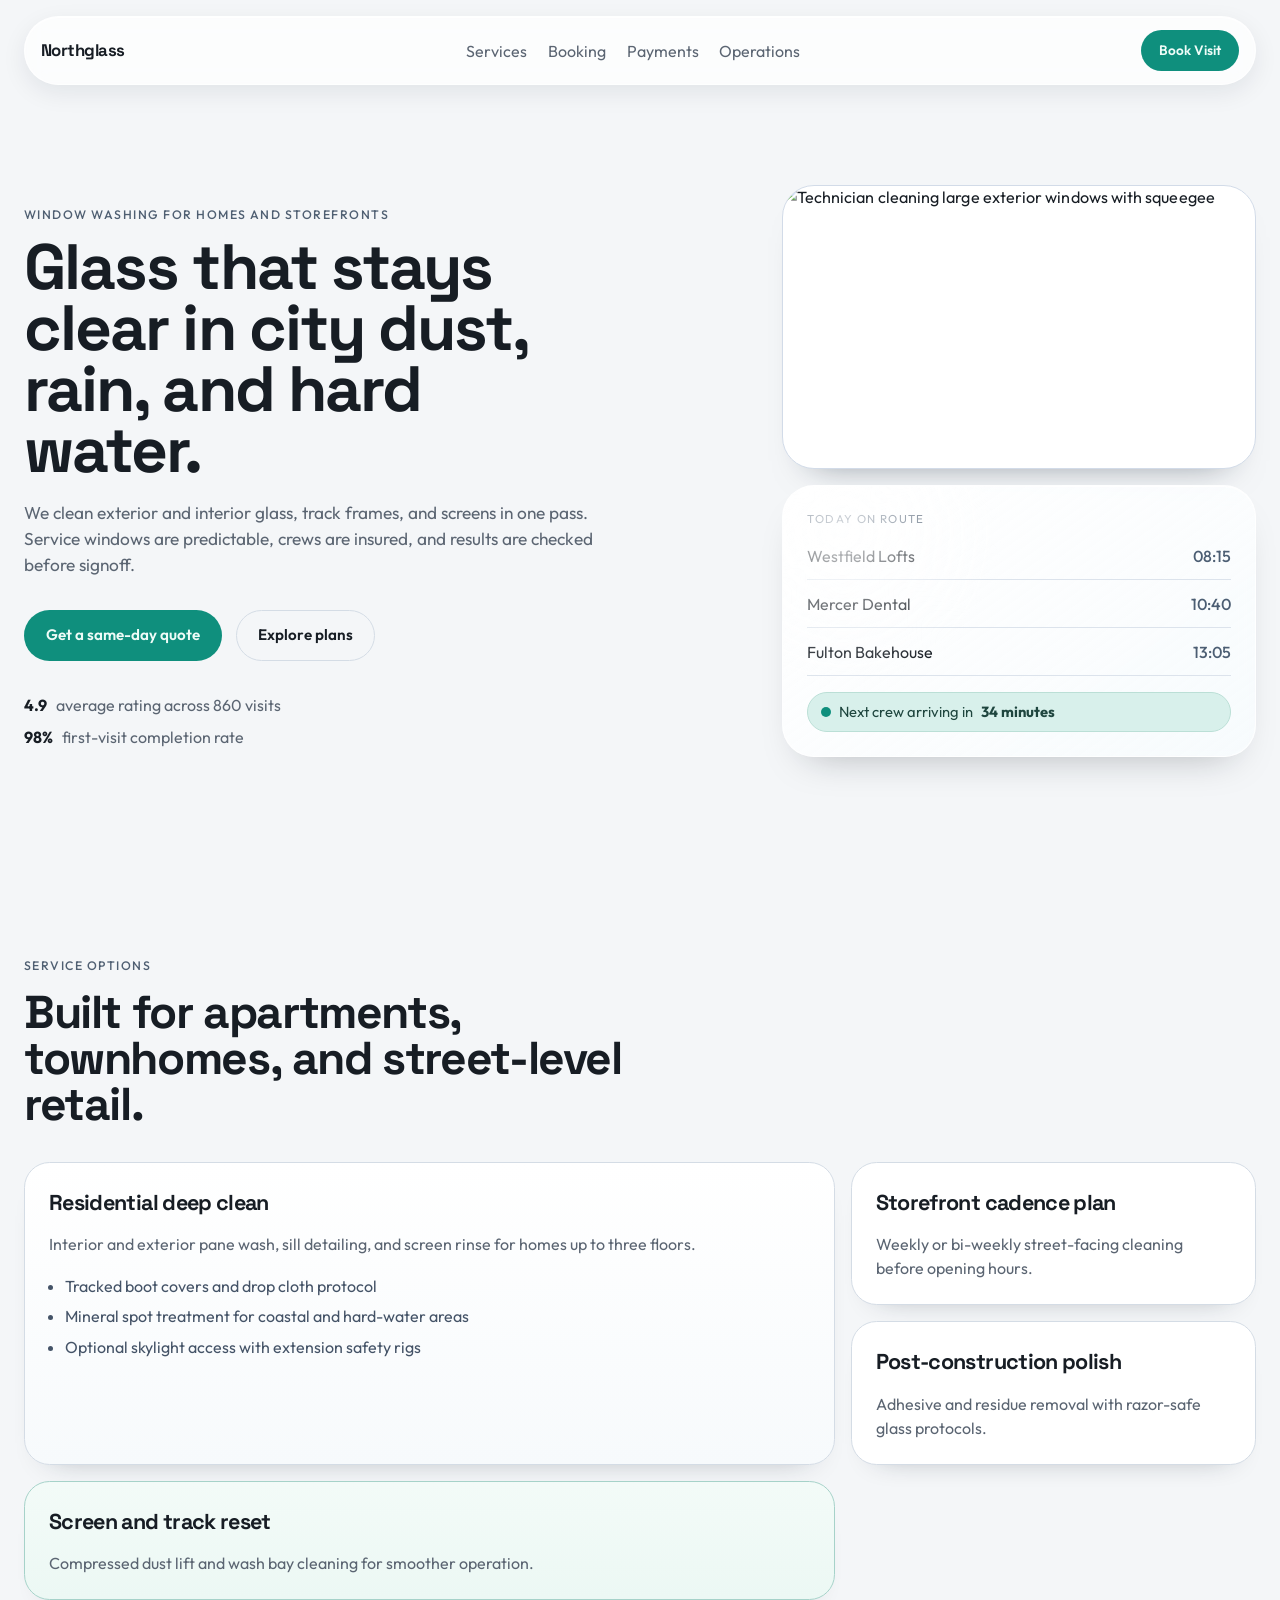
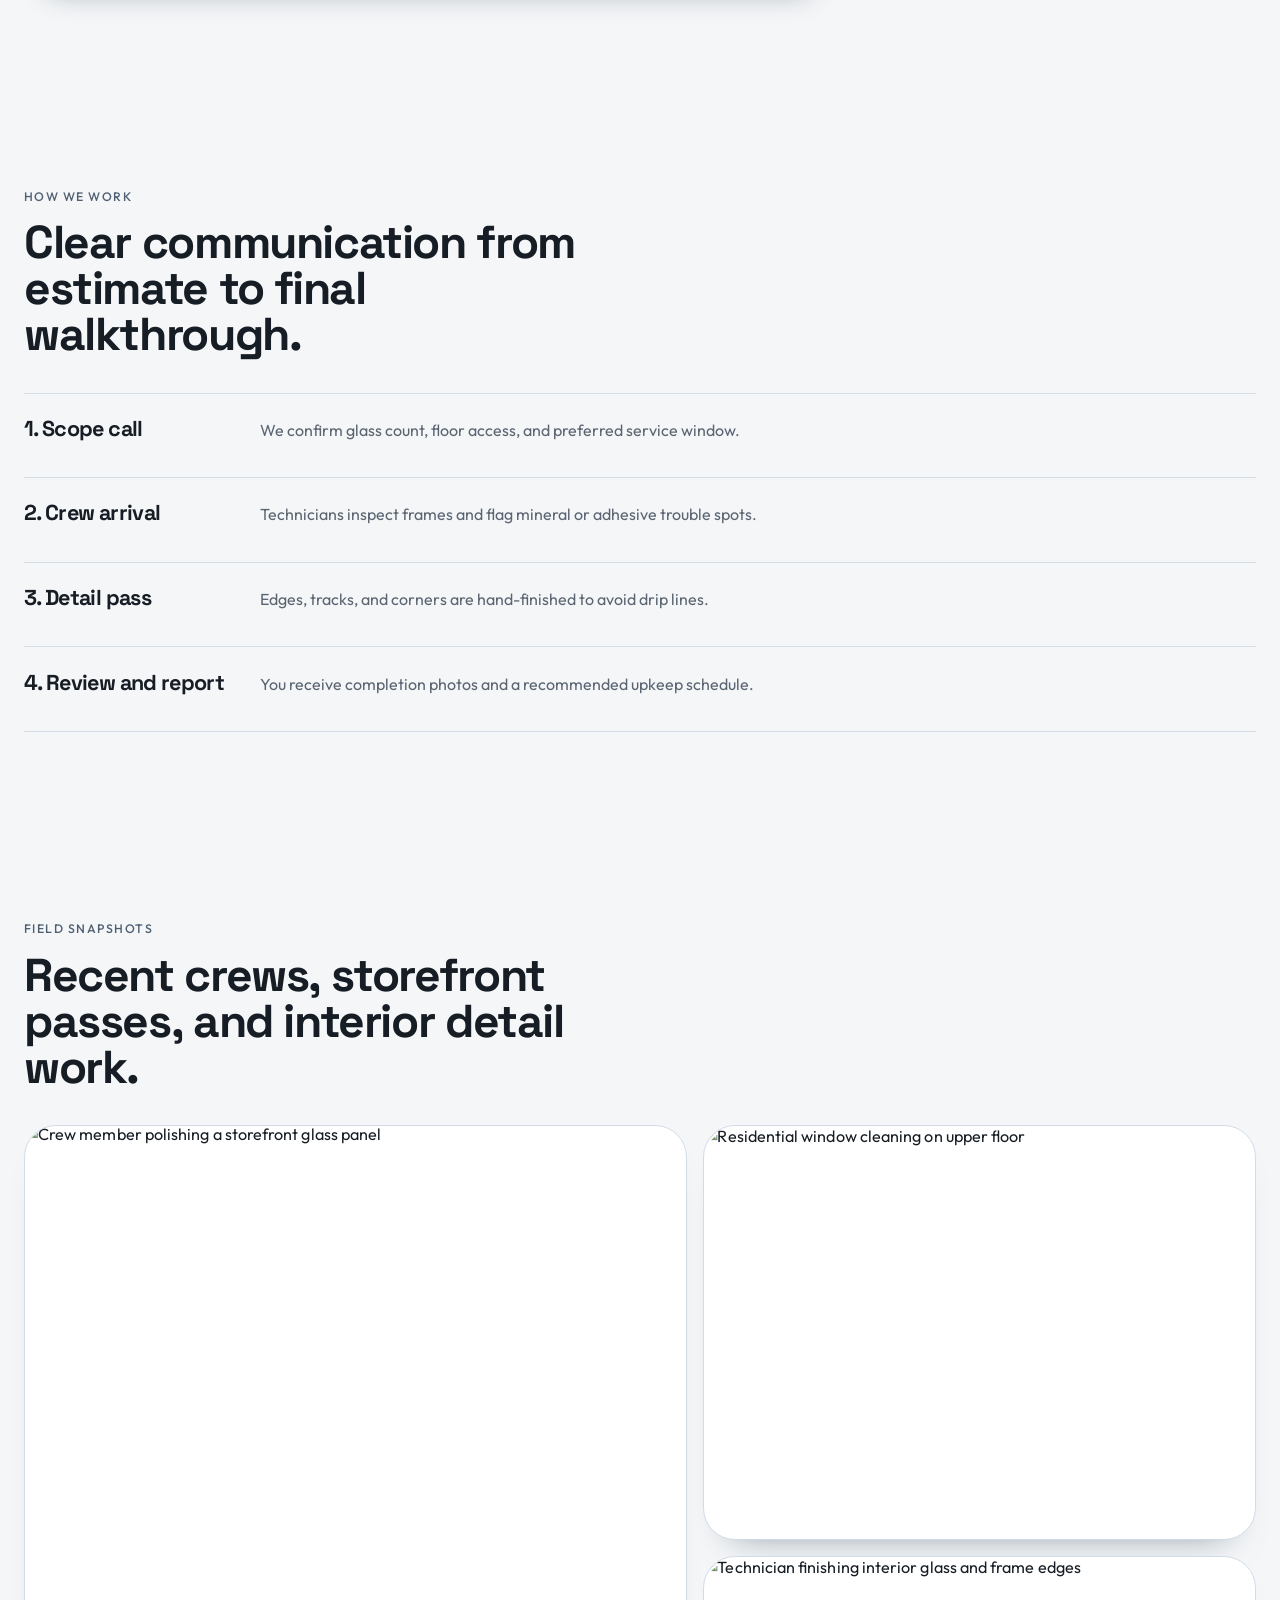
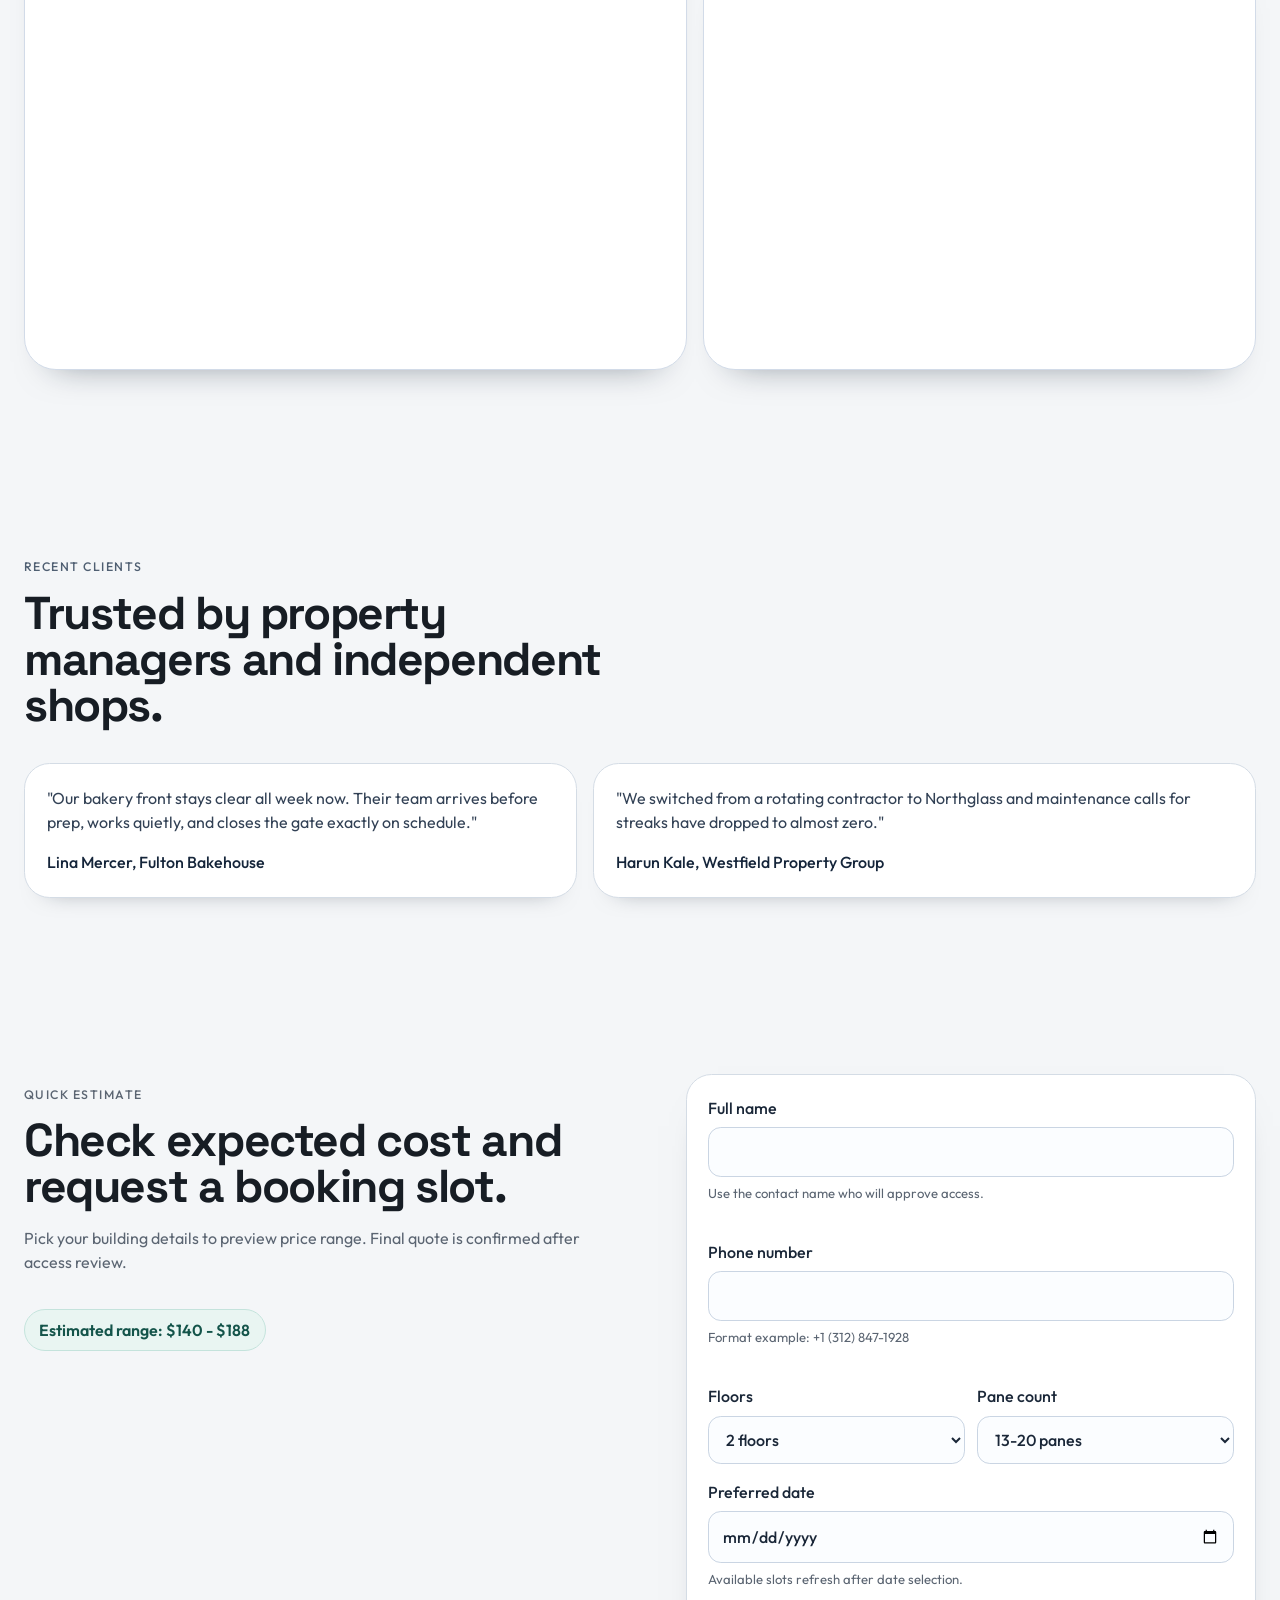
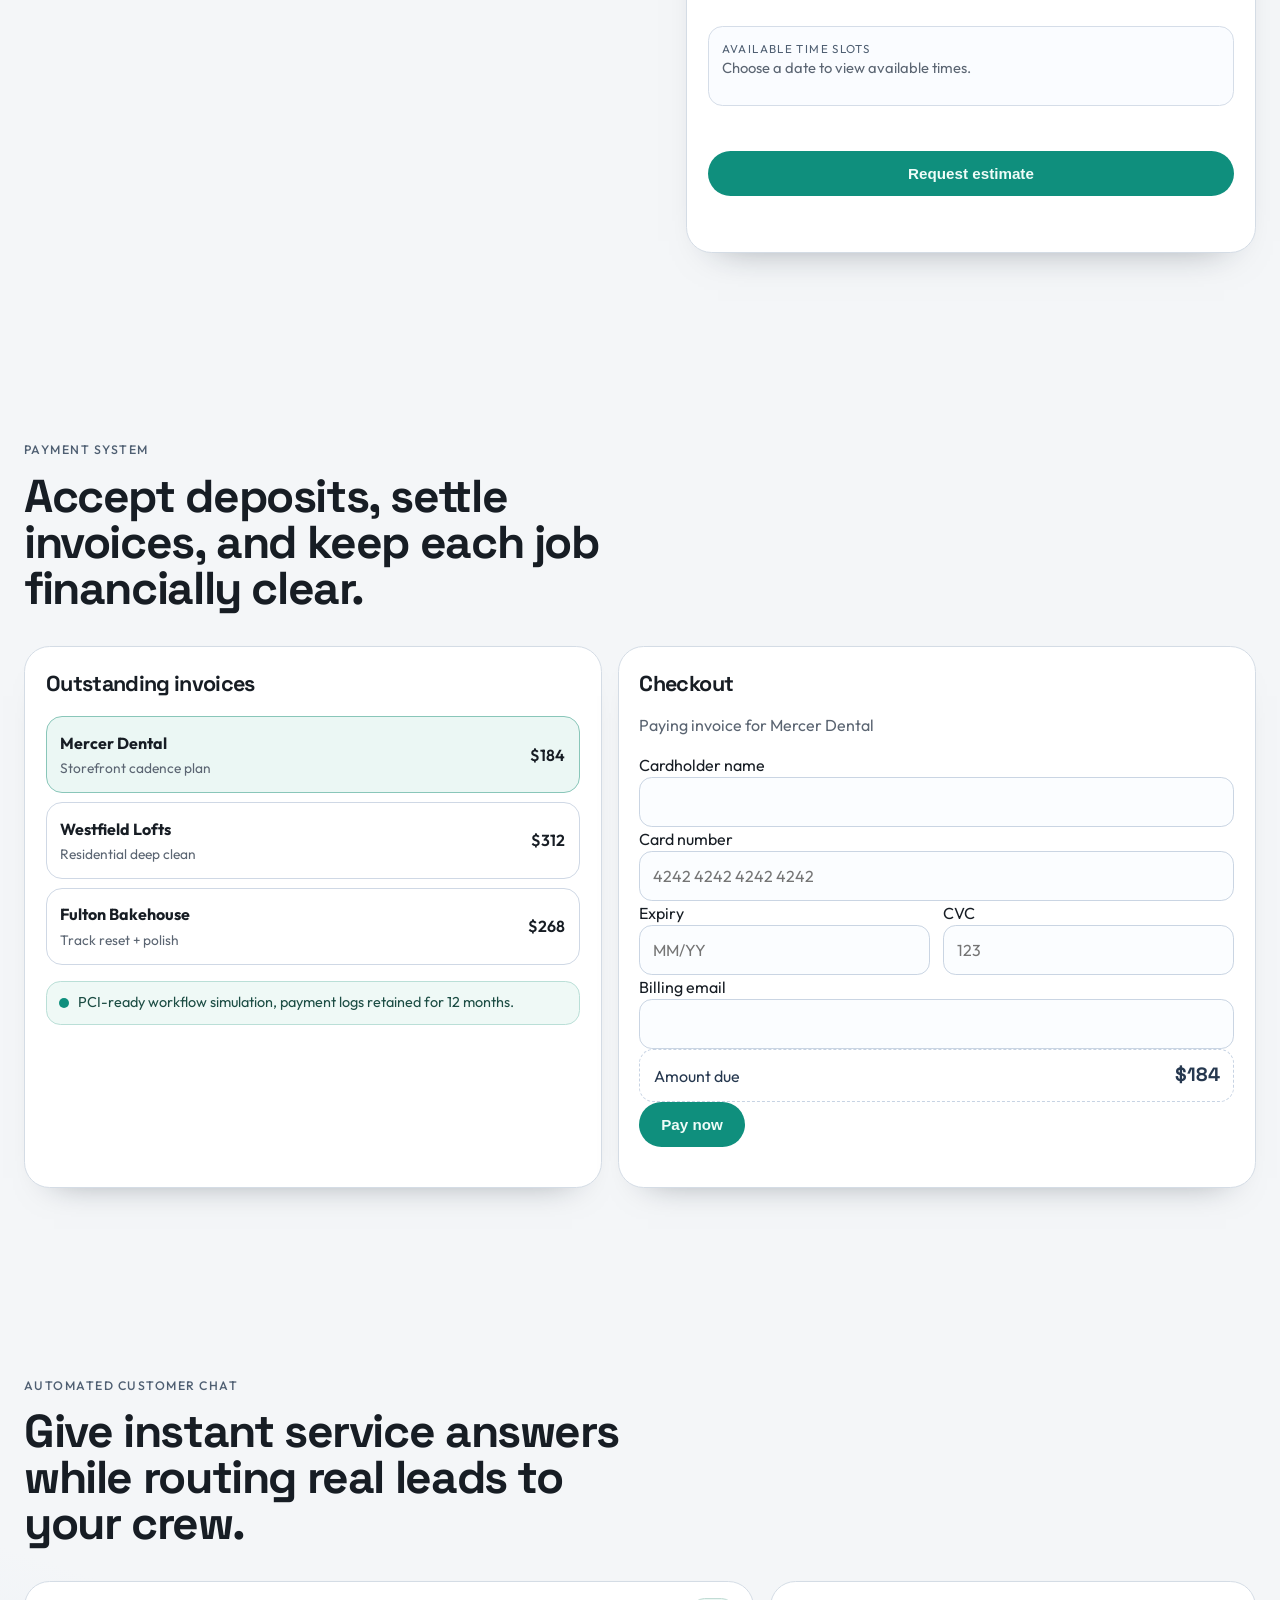
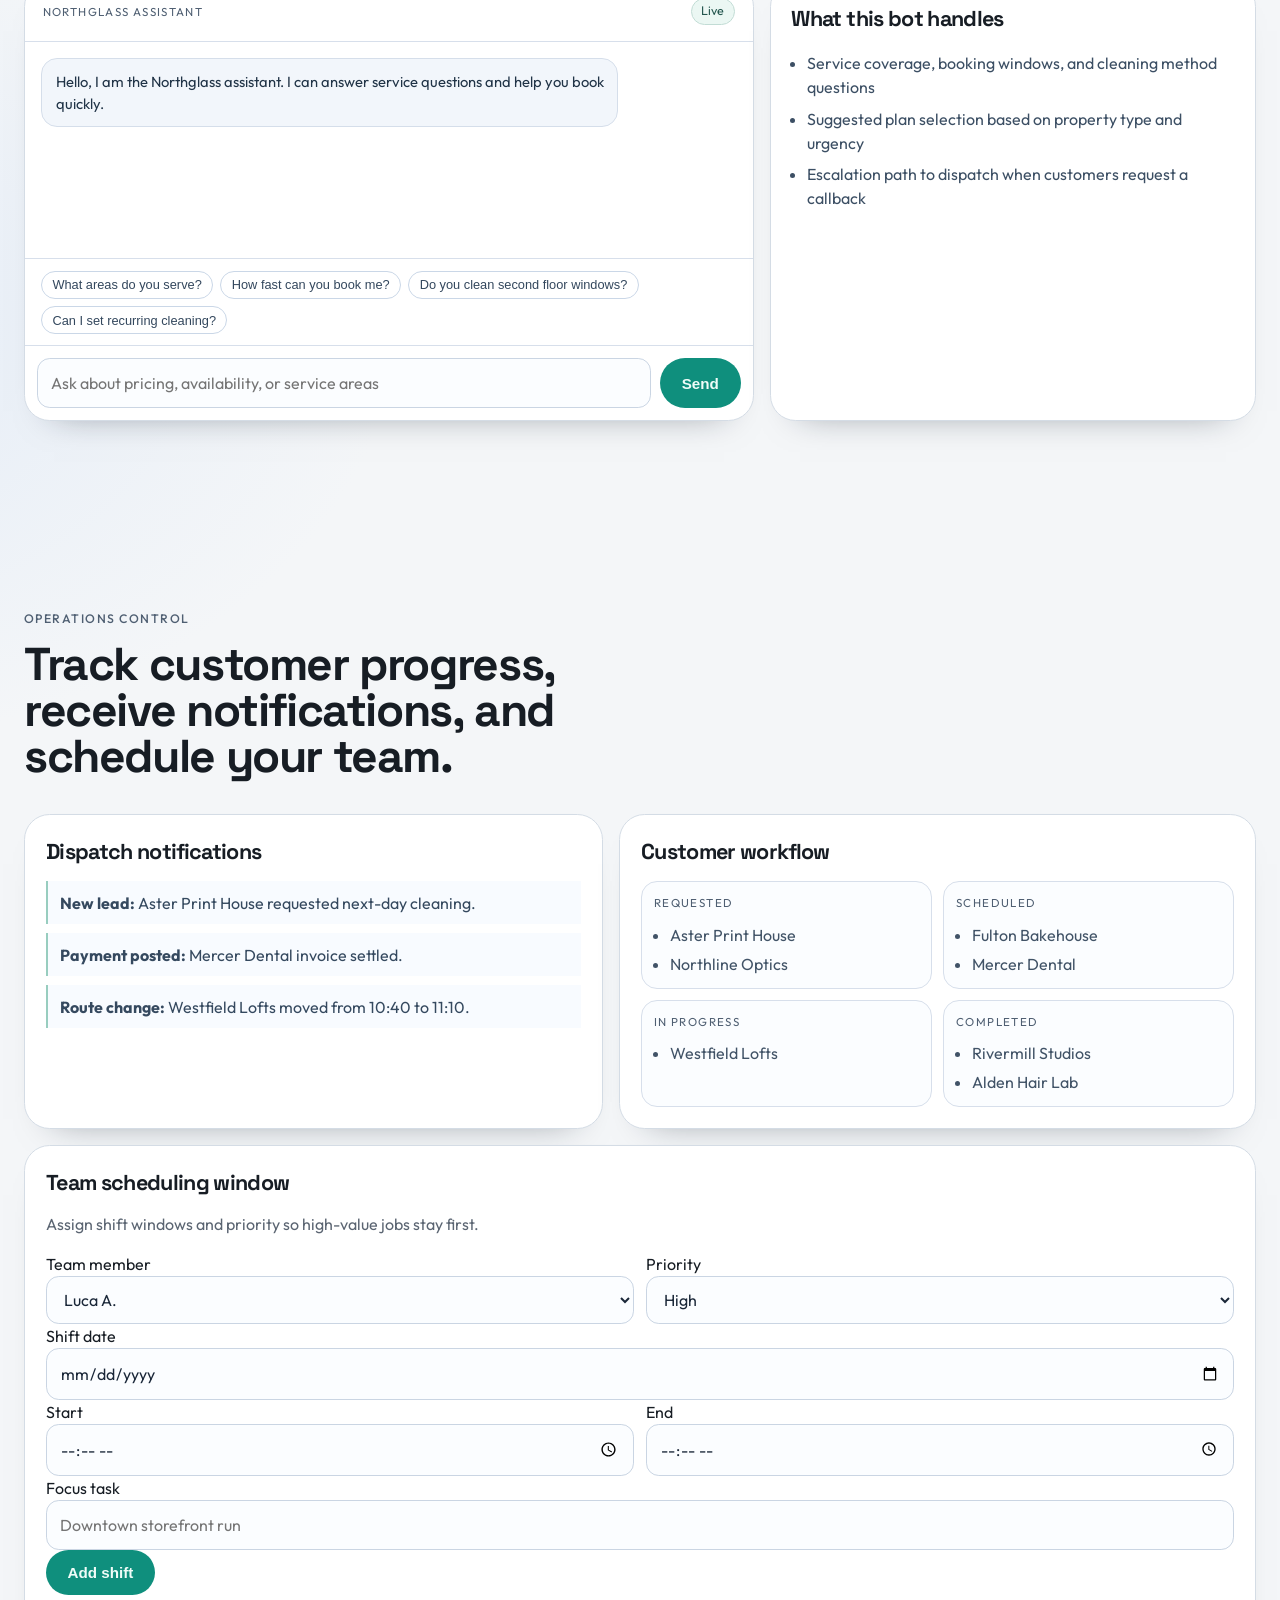
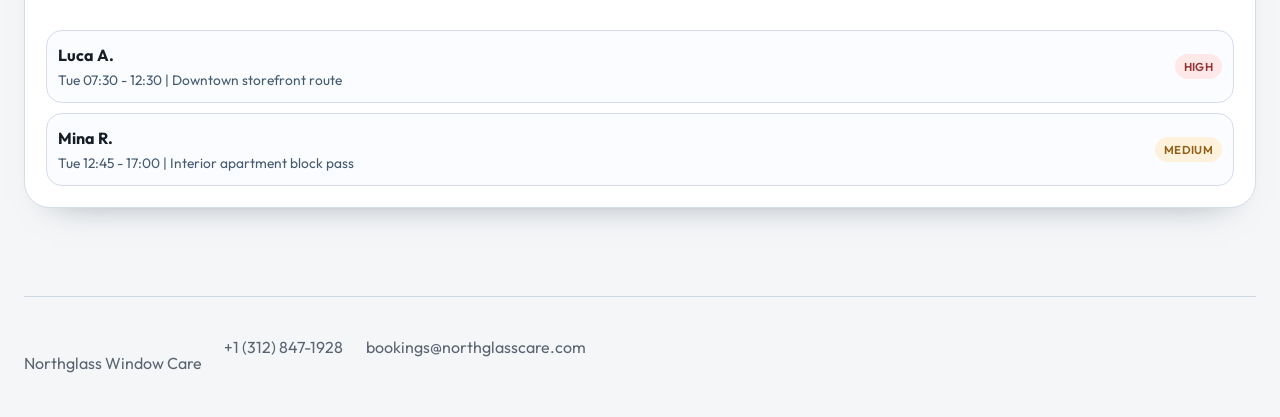
==== commit 4879c88f: "Add service photography and polish sticky nav behavior" ====
--- a/index.html
+++ b/index.html
@@ -56,6 +56,13 @@
         </div>
 
         <div class="hero-panel reveal">
+          <figure class="hero-photo">
+            <img
+              src="https://images.pexels.com/photos/4107097/pexels-photo-4107097.jpeg?auto=compress&cs=tinysrgb&w=1400"
+              alt="Technician cleaning large exterior windows with squeegee"
+              loading="eager"
+            />
+          </figure>
           <div class="glass-card">
             <div class="shine" aria-hidden="true"></div>
             <p class="mini-label">Today on route</p>
@@ -142,6 +149,37 @@
             <p>You receive completion photos and a recommended upkeep schedule.</p>
           </li>
         </ol>
+      </section>
+
+      <section class="section photo-showcase">
+        <div class="section-head reveal">
+          <p class="eyebrow">Field snapshots</p>
+          <h2>Recent crews, storefront passes, and interior detail work.</h2>
+        </div>
+
+        <div class="photo-grid">
+          <figure class="photo-card reveal tall">
+            <img
+              src="https://images.pexels.com/photos/6195280/pexels-photo-6195280.jpeg?auto=compress&cs=tinysrgb&w=1200"
+              alt="Crew member polishing a storefront glass panel"
+              loading="lazy"
+            />
+          </figure>
+          <figure class="photo-card reveal">
+            <img
+              src="https://images.pexels.com/photos/4239031/pexels-photo-4239031.jpeg?auto=compress&cs=tinysrgb&w=1200"
+              alt="Residential window cleaning on upper floor"
+              loading="lazy"
+            />
+          </figure>
+          <figure class="photo-card reveal">
+            <img
+              src="https://images.pexels.com/photos/6195291/pexels-photo-6195291.jpeg?auto=compress&cs=tinysrgb&w=1200"
+              alt="Technician finishing interior glass and frame edges"
+              loading="lazy"
+            />
+          </figure>
+        </div>
       </section>
 
       <section class="section testimonials">
--- a/styles.css
+++ b/styles.css
@@ -65,6 +65,18 @@
   align-items: center;
   justify-content: space-between;
   gap: 1rem;
+  z-index: 80;
+  transition:
+    opacity 0.55s var(--ease),
+    transform 0.55s var(--ease),
+    background-color 0.35s var(--ease),
+    box-shadow 0.35s var(--ease);
+}
+
+.topbar.is-idle {
+  opacity: 0;
+  transform: translateY(-14px);
+  pointer-events: none;
 }
 
 .brand {
@@ -108,6 +120,40 @@
   grid-template-columns: 1.2fr 0.8fr;
   gap: 3rem;
   align-items: center;
+}
+
+.hero-panel {
+  display: grid;
+  gap: 1rem;
+}
+
+.hero-photo,
+.photo-card {
+  margin: 0;
+  border-radius: 2rem;
+  border: 1px solid #d2dbe8;
+  background: #fff;
+  overflow: hidden;
+  box-shadow: 0 22px 36px -30px rgba(13, 27, 43, 0.55);
+}
+
+.hero-photo {
+  aspect-ratio: 5 / 3;
+}
+
+.hero-photo img,
+.photo-card img {
+  width: 100%;
+  height: 100%;
+  object-fit: cover;
+  display: block;
+  transform: scale(1.01);
+  transition: transform 0.8s var(--ease);
+}
+
+.hero-photo:hover img,
+.photo-card:hover img {
+  transform: scale(1.06);
 }
 
 .eyebrow {
@@ -350,6 +396,22 @@
   color: var(--muted);
 }
 
+.photo-grid {
+  display: grid;
+  grid-template-columns: 1.2fr 1fr;
+  gap: 1rem;
+}
+
+.photo-card {
+  aspect-ratio: 4 / 3;
+}
+
+.photo-card.tall {
+  grid-row: span 2;
+  aspect-ratio: auto;
+  min-height: 100%;
+}
+
 .quote-row {
   display: grid;
   grid-template-columns: 1fr 1.2fr;
@@ -900,6 +962,14 @@
     grid-template-columns: 1fr;
   }
 
+  .photo-grid {
+    grid-template-columns: 1fr 1fr;
+  }
+
+  .photo-card.tall {
+    grid-row: auto;
+  }
+
   .service-grid {
     grid-template-columns: 1fr 1fr;
   }
@@ -950,7 +1020,8 @@
   }
 
   .service-grid,
-  .inline-controls {
+  .inline-controls,
+  .photo-grid {
     grid-template-columns: 1fr;
   }
 
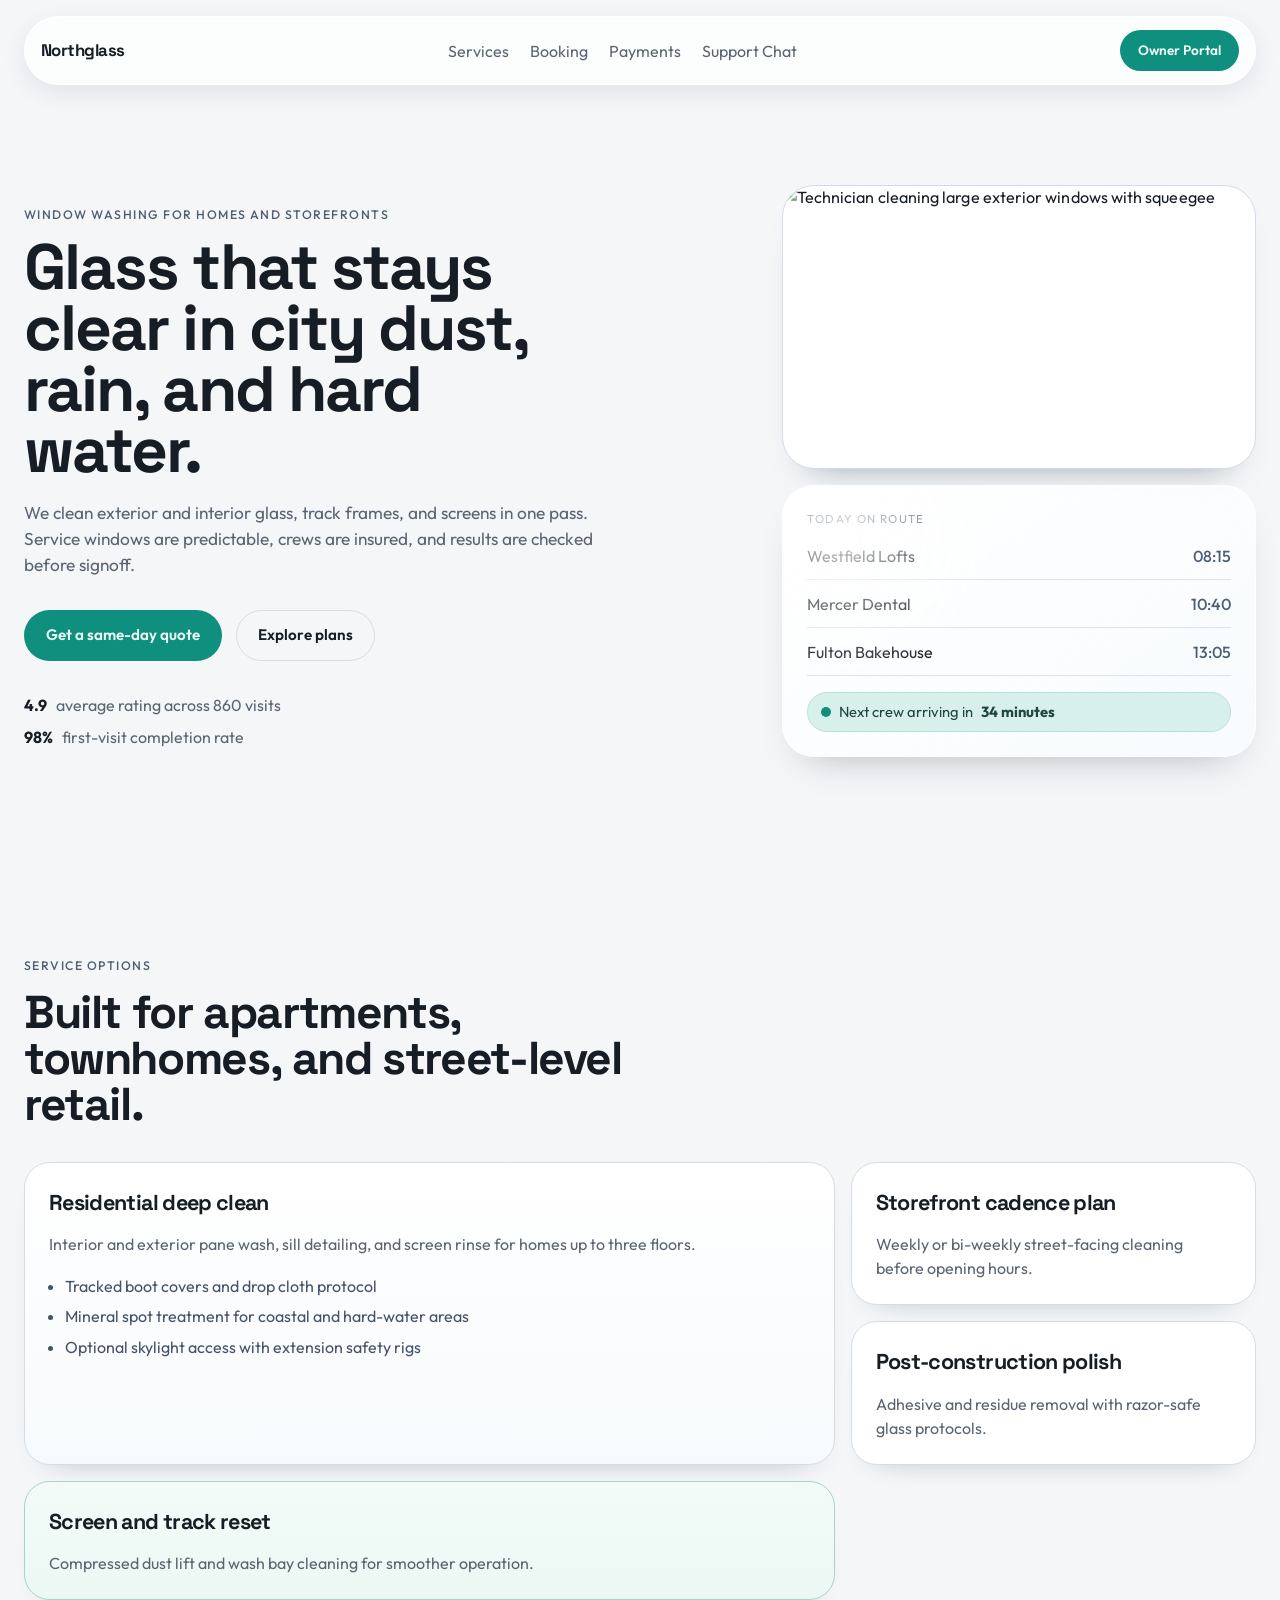
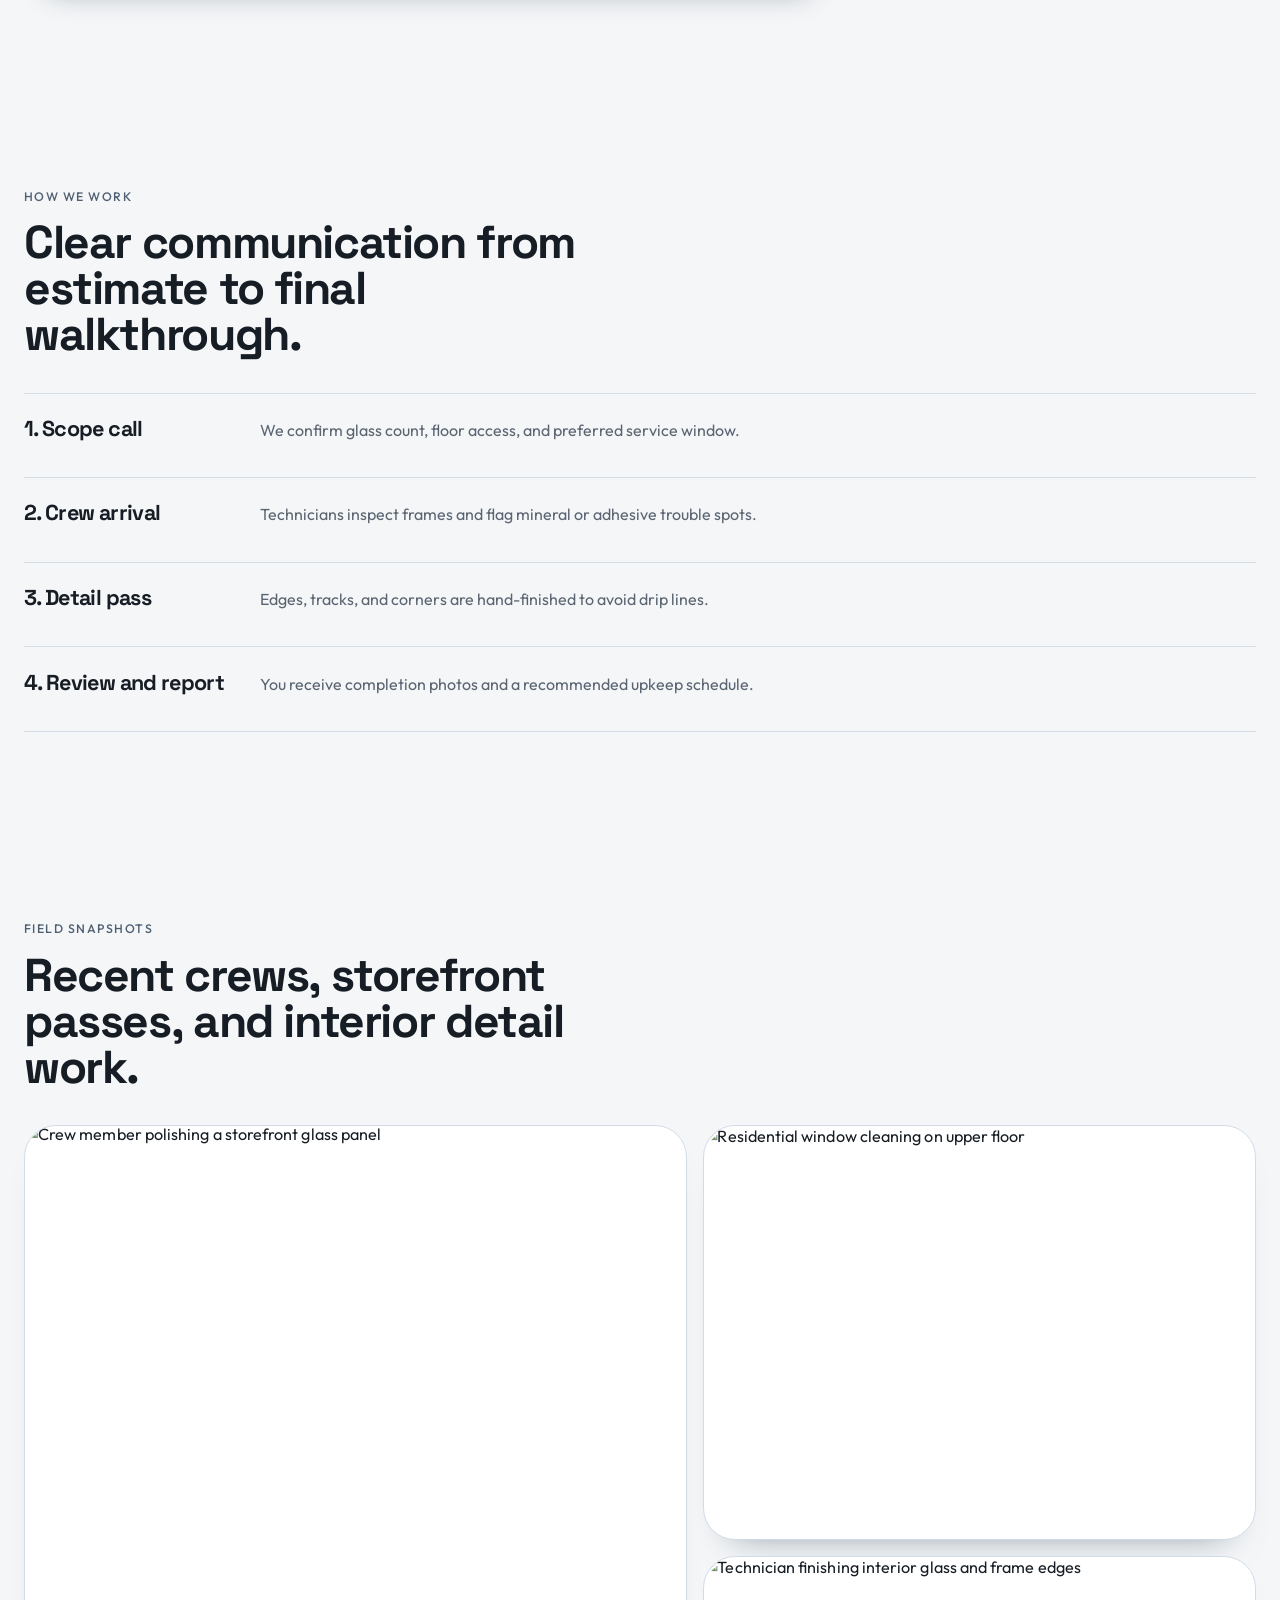
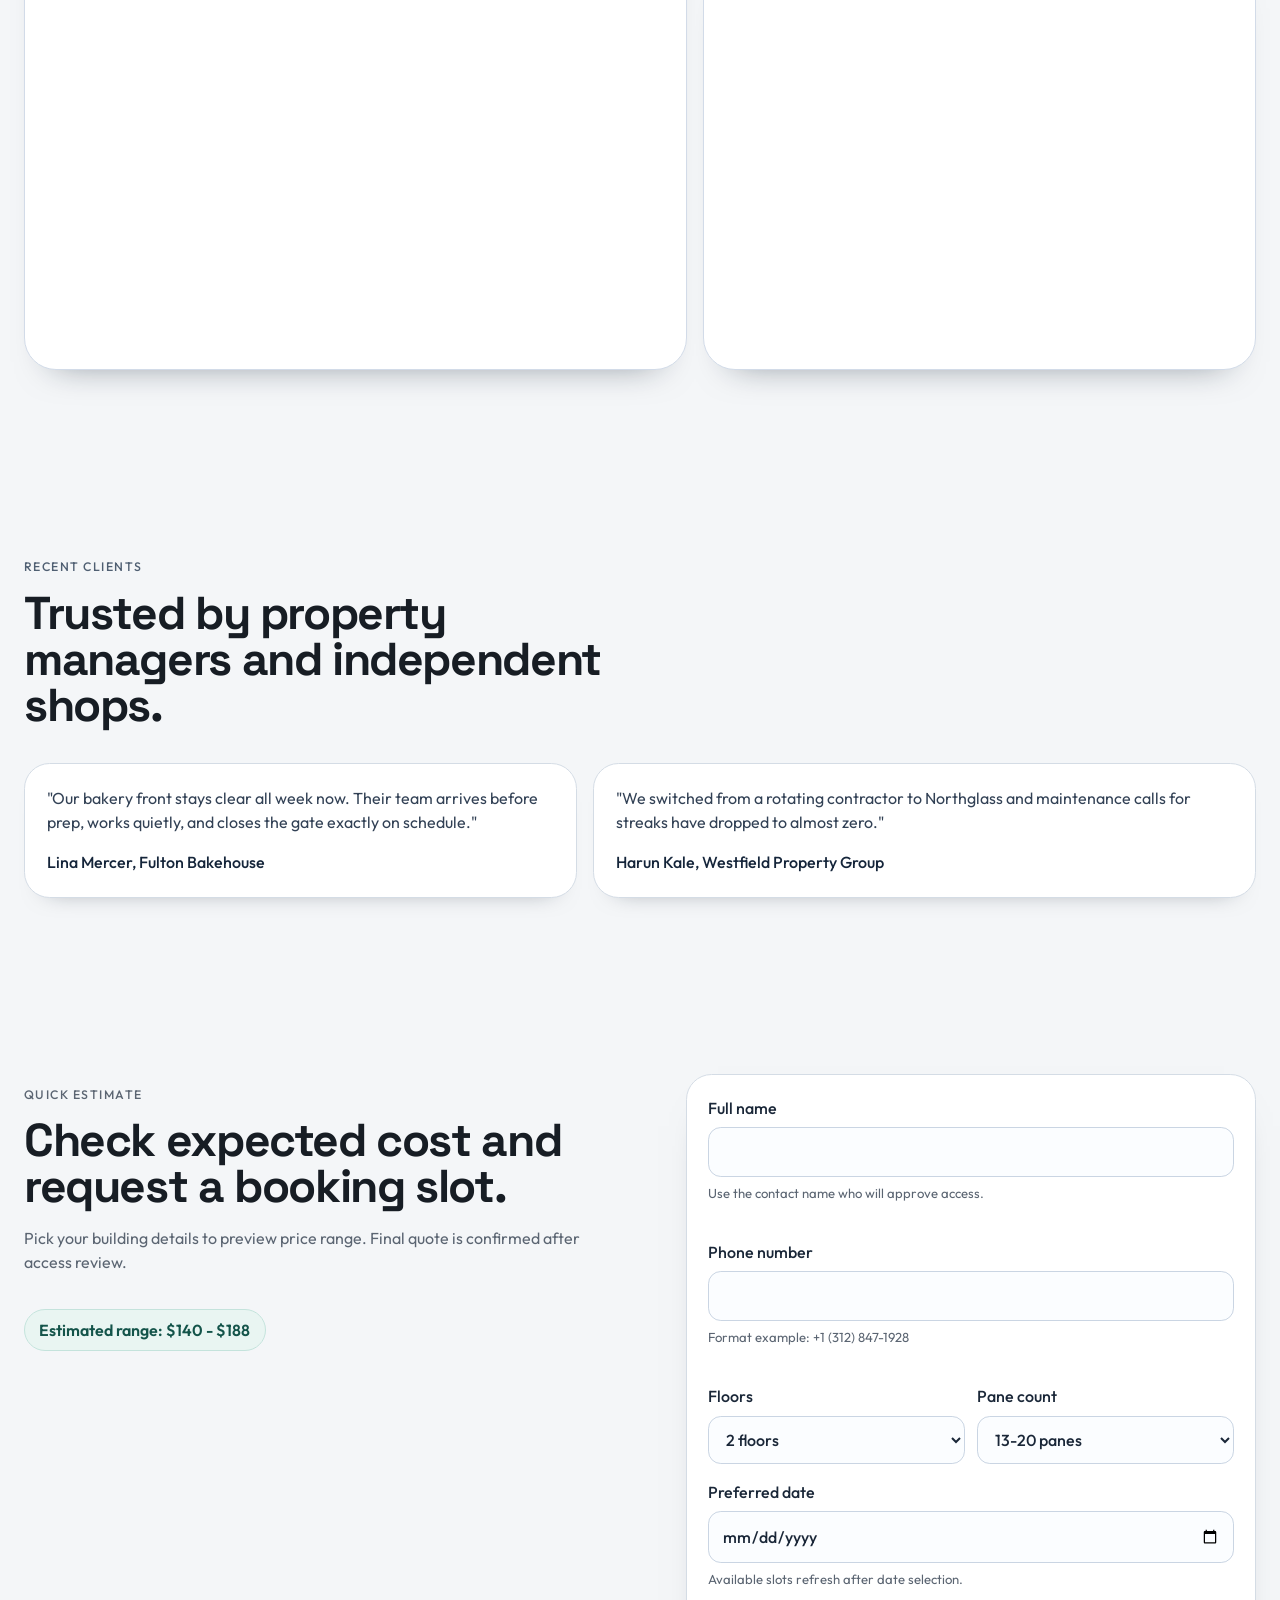
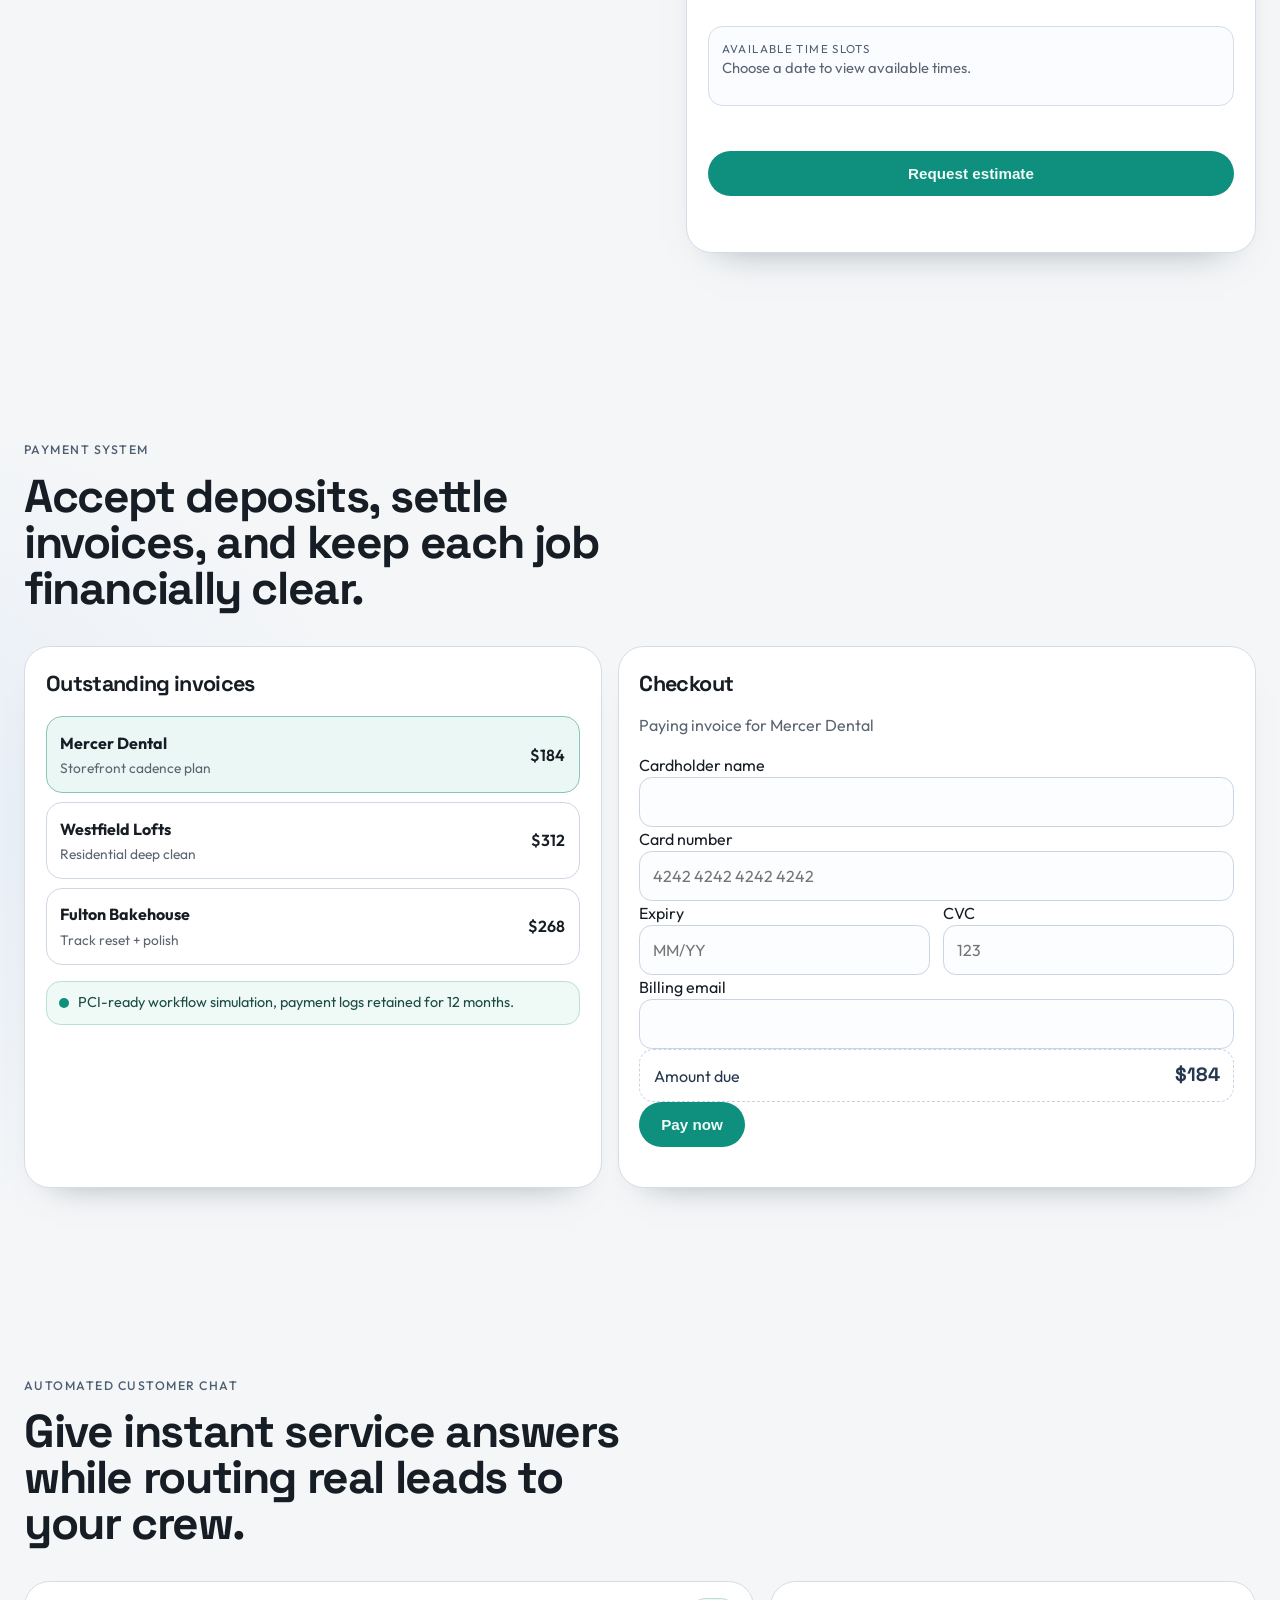
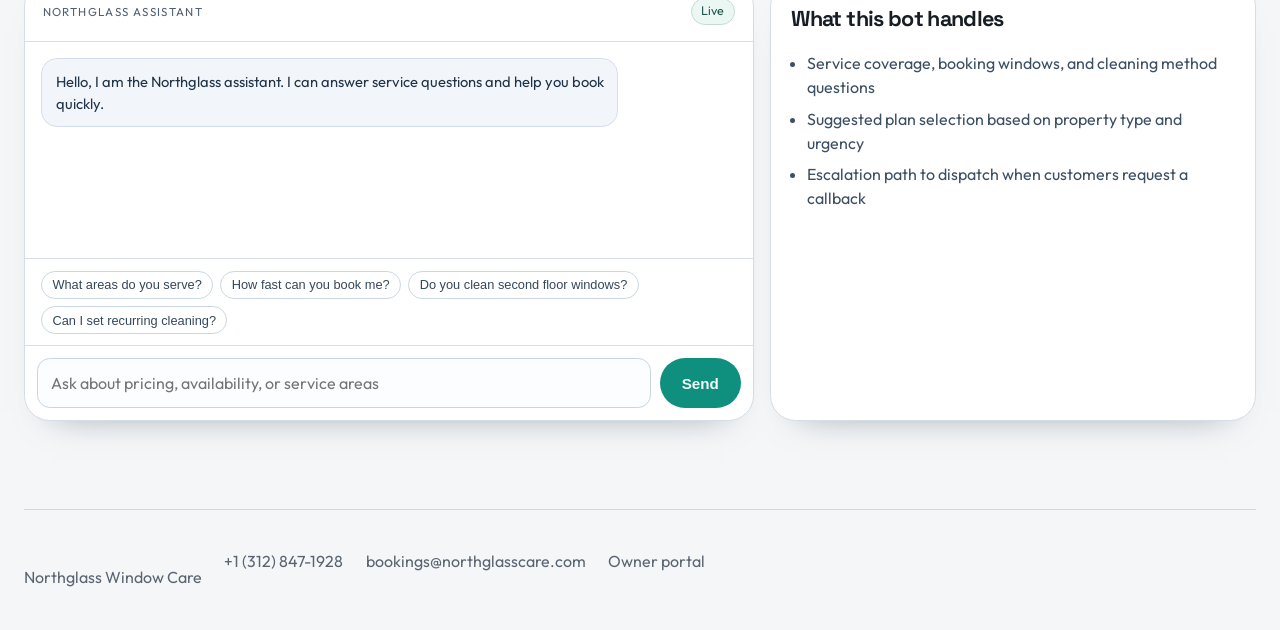
==== commit faa6aa74: "Split client and owner views with dedicated owner portal" ====
--- a/index.html
+++ b/index.html
@@ -30,9 +30,9 @@
         <a href="#services">Services</a>
         <a href="#estimate">Booking</a>
         <a href="#payment">Payments</a>
-        <a href="#ops">Operations</a>
+        <a href="#chat">Support Chat</a>
       </nav>
-      <a class="btn btn-small" href="#estimate">Book Visit</a>
+      <a class="btn btn-small" href="owner.html">Owner Portal</a>
     </header>
 
     <main id="home">
@@ -383,135 +383,13 @@
         </div>
       </section>
 
-      <section id="ops" class="section ops-system">
-        <div class="section-head reveal">
-          <p class="eyebrow">Operations control</p>
-          <h2>Track customer progress, receive notifications, and schedule your team.</h2>
-        </div>
-
-        <div class="ops-grid">
-          <article class="ops-panel reveal">
-            <h3>Dispatch notifications</h3>
-            <ul id="notification-list" class="notification-list">
-              <li><strong>New lead:</strong> Aster Print House requested next-day cleaning.</li>
-              <li><strong>Payment posted:</strong> Mercer Dental invoice settled.</li>
-              <li><strong>Route change:</strong> Westfield Lofts moved from 10:40 to 11:10.</li>
-            </ul>
-          </article>
-
-          <article class="ops-panel reveal">
-            <h3>Customer workflow</h3>
-            <div class="workflow-grid" id="workflow-grid">
-              <div>
-                <p class="mini-label">Requested</p>
-                <ul>
-                  <li>Aster Print House</li>
-                  <li>Northline Optics</li>
-                </ul>
-              </div>
-              <div>
-                <p class="mini-label">Scheduled</p>
-                <ul>
-                  <li>Fulton Bakehouse</li>
-                  <li>Mercer Dental</li>
-                </ul>
-              </div>
-              <div>
-                <p class="mini-label">In progress</p>
-                <ul>
-                  <li>Westfield Lofts</li>
-                </ul>
-              </div>
-              <div>
-                <p class="mini-label">Completed</p>
-                <ul id="completed-jobs">
-                  <li>Rivermill Studios</li>
-                  <li>Alden Hair Lab</li>
-                </ul>
-              </div>
-            </div>
-          </article>
-
-          <article class="ops-panel schedule-panel reveal" id="schedule">
-            <h3>Team scheduling window</h3>
-            <p class="ops-copy">Assign shift windows and priority so high-value jobs stay first.</p>
-
-            <form id="schedule-form" novalidate>
-              <div class="inline-controls">
-                <label>
-                  Team member
-                  <select id="team-member" name="teamMember">
-                    <option value="Luca A.">Luca A.</option>
-                    <option value="Mina R.">Mina R.</option>
-                    <option value="Devon K.">Devon K.</option>
-                  </select>
-                </label>
-
-                <label>
-                  Priority
-                  <select id="priority" name="priority">
-                    <option value="High">High</option>
-                    <option value="Medium">Medium</option>
-                    <option value="Low">Low</option>
-                  </select>
-                </label>
-              </div>
-
-              <label>
-                Shift date
-                <input id="shift-date" name="shiftDate" type="date" required />
-                <span class="error" id="shift-date-error"></span>
-              </label>
-
-              <div class="inline-controls">
-                <label>
-                  Start
-                  <input id="shift-start" name="shiftStart" type="time" required />
-                  <span class="error" id="shift-start-error"></span>
-                </label>
-
-                <label>
-                  End
-                  <input id="shift-end" name="shiftEnd" type="time" required />
-                  <span class="error" id="shift-end-error"></span>
-                </label>
-              </div>
-
-              <label>
-                Focus task
-                <input id="shift-task" name="shiftTask" type="text" placeholder="Downtown storefront run" required />
-                <span class="error" id="shift-task-error"></span>
-              </label>
-
-              <button class="btn" type="submit">Add shift</button>
-              <p class="form-message" id="schedule-message" aria-live="polite"></p>
-            </form>
-
-            <ul class="shift-list" id="shift-list">
-              <li>
-                <div>
-                  <strong>Luca A.</strong>
-                  <p>Tue 07:30 - 12:30 | Downtown storefront route</p>
-                </div>
-                <span class="tag high">High</span>
-              </li>
-              <li>
-                <div>
-                  <strong>Mina R.</strong>
-                  <p>Tue 12:45 - 17:00 | Interior apartment block pass</p>
-                </div>
-                <span class="tag medium">Medium</span>
-              </li>
-            </ul>
-          </article>
-        </div>
-      </section>
     </main>
 
     <footer class="footer">
       <p>Northglass Window Care</p>
       <a href="tel:+13128471928">+1 (312) 847-1928</a>
       <a href="mailto:bookings@northglasscare.com">bookings@northglasscare.com</a>
+      <a href="owner.html">Owner portal</a>
     </footer>
 
     <script src="script.js"></script>
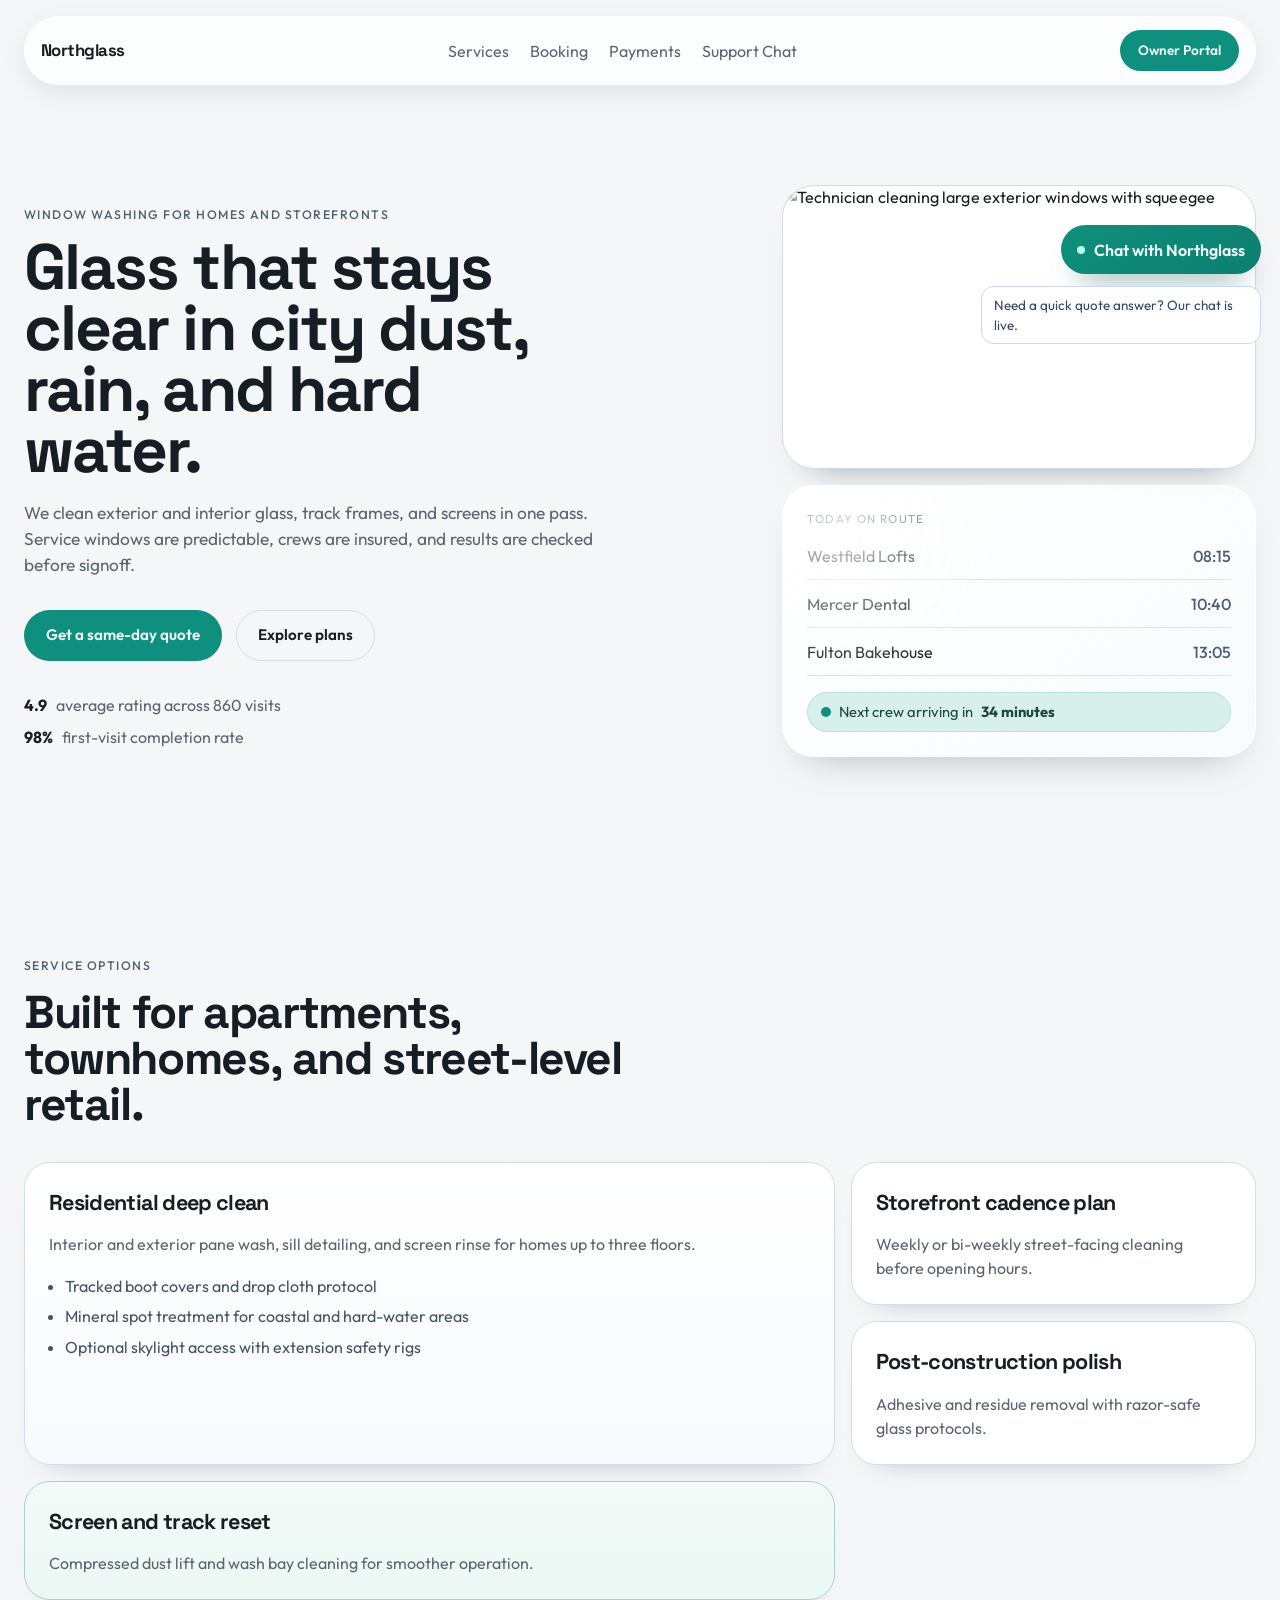
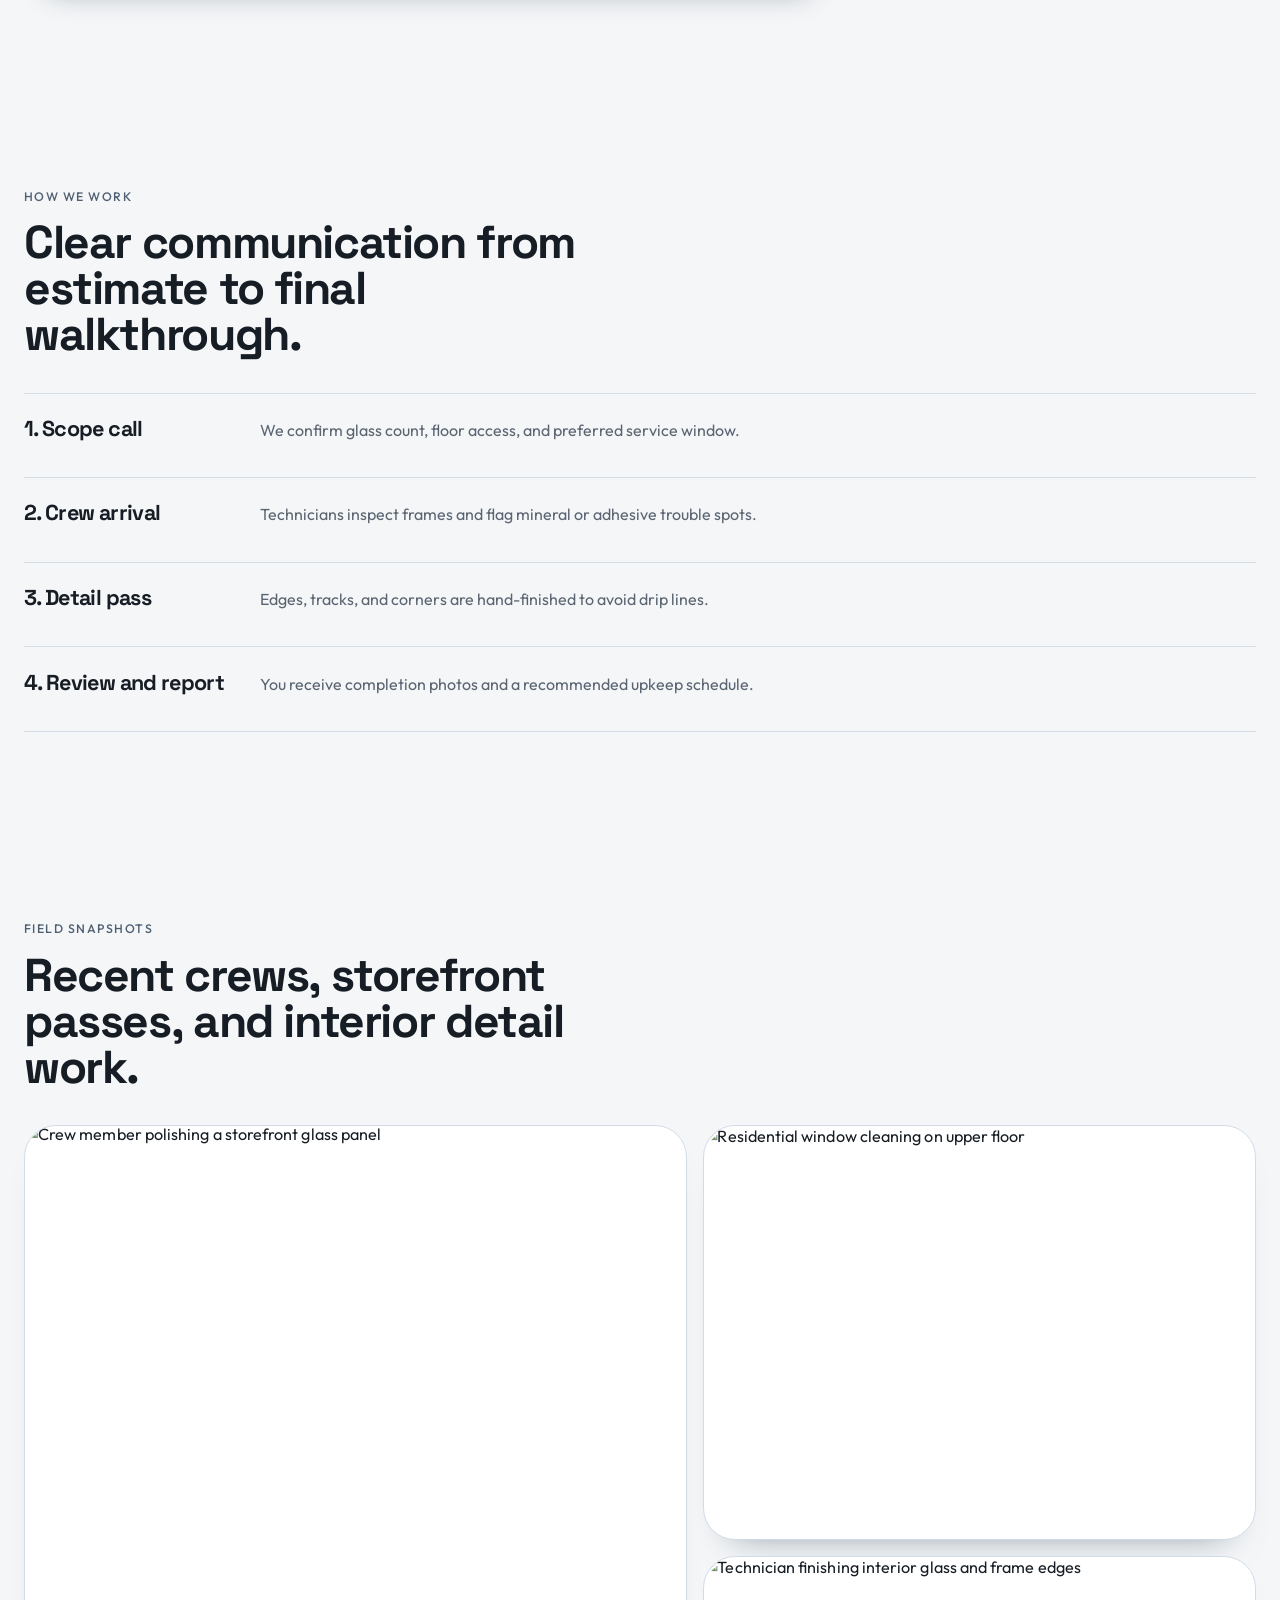
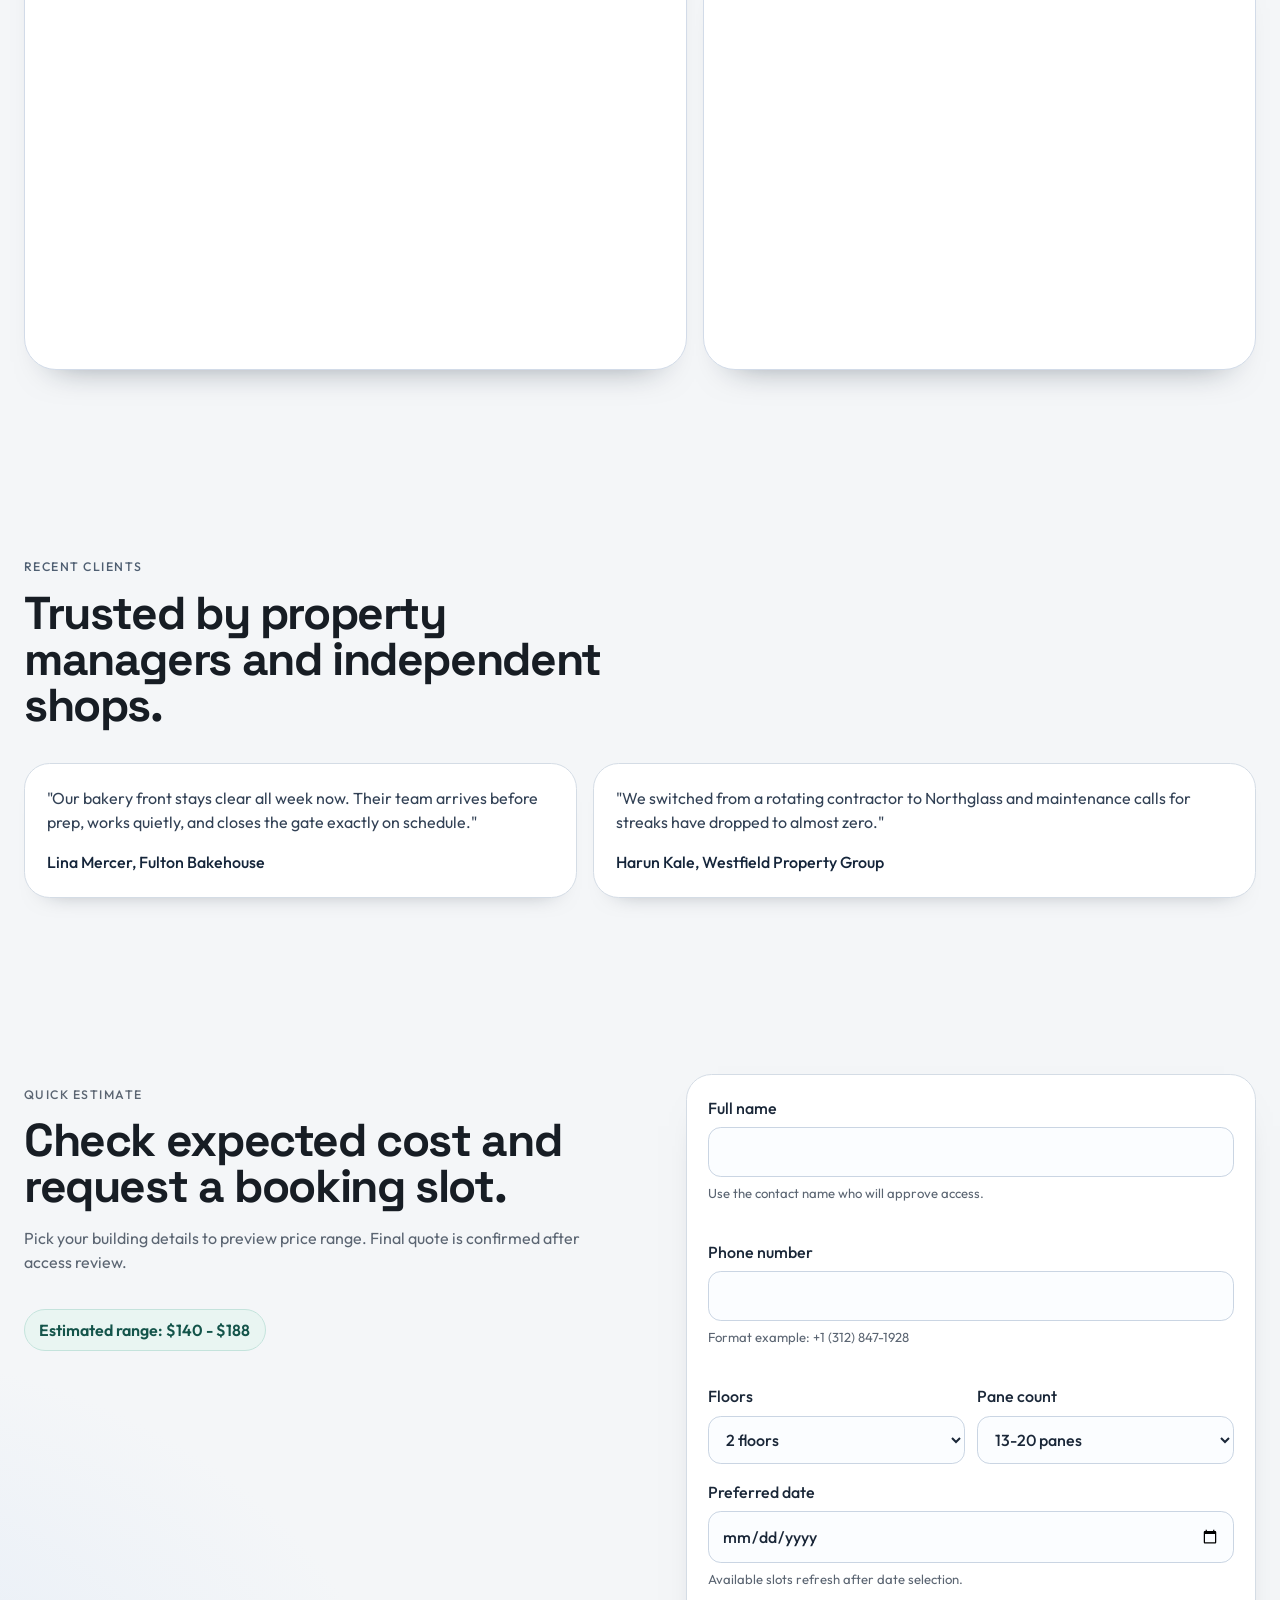
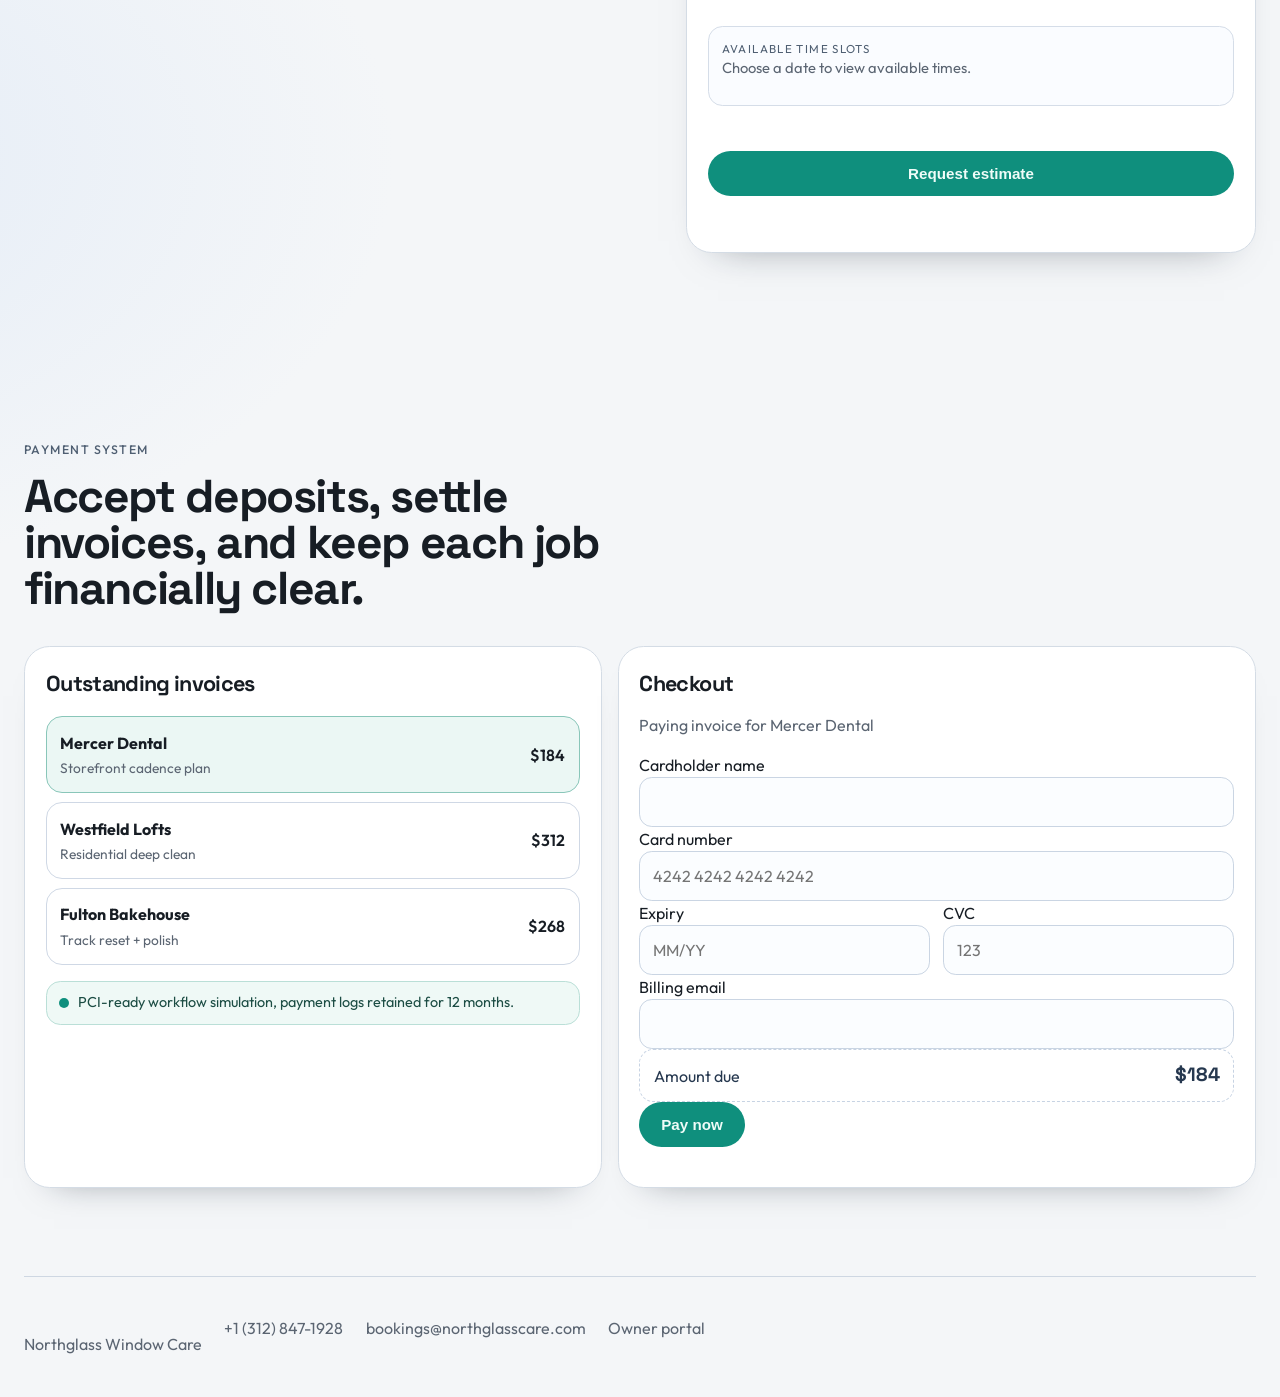
==== commit 3631999d: "Convert support chat into floating home page assistant" ====
--- a/index.html
+++ b/index.html
@@ -30,7 +30,7 @@
         <a href="#services">Services</a>
         <a href="#estimate">Booking</a>
         <a href="#payment">Payments</a>
-        <a href="#chat">Support Chat</a>
+        <a href="#" id="open-chat-link">Support Chat</a>
       </nav>
       <a class="btn btn-small" href="owner.html">Owner Portal</a>
     </header>
@@ -351,39 +351,35 @@
         </div>
       </section>
 
-      <section id="chat" class="section chat-system">
-        <div class="section-head reveal">
-          <p class="eyebrow">Automated customer chat</p>
-          <h2>Give instant service answers while routing real leads to your crew.</h2>
-        </div>
-
-        <div class="chat-layout reveal">
-          <article class="chat-window" aria-label="Customer chat assistant">
-            <header>
-              <p class="mini-label">Northglass Assistant</p>
-              <span class="chat-live">Live</span>
-            </header>
-            <div class="chat-log" id="chat-log" aria-live="polite"></div>
-            <div class="chat-quick" id="chat-quick" role="group" aria-label="Suggested prompts"></div>
-            <form id="chat-form" class="chat-form">
-              <label class="sr-only" for="chat-input">Ask about window cleaning service</label>
-              <input id="chat-input" type="text" placeholder="Ask about pricing, availability, or service areas" autocomplete="off" />
-              <button class="btn" type="submit">Send</button>
-            </form>
-          </article>
-
-          <article class="chat-notes">
-            <h3>What this bot handles</h3>
-            <ul>
-              <li>Service coverage, booking windows, and cleaning method questions</li>
-              <li>Suggested plan selection based on property type and urgency</li>
-              <li>Escalation path to dispatch when customers request a callback</li>
-            </ul>
-          </article>
-        </div>
-      </section>
-
     </main>
+
+    <div id="chat" class="floating-chat" aria-live="polite">
+      <button id="chat-fab" class="chat-fab" type="button" aria-expanded="false" aria-controls="chat-widget">
+        <span class="chat-fab-dot" aria-hidden="true"></span>
+        Chat with Northglass
+      </button>
+
+      <p id="chat-nudge" class="chat-nudge" role="status">Need a quick quote answer? Our chat is live.</p>
+
+      <section id="chat-widget" class="chat-widget" aria-label="Customer chat assistant" aria-hidden="true">
+        <header class="chat-widget-head">
+          <div>
+            <p class="mini-label">Northglass Assistant</p>
+            <span class="chat-live">Live support bot</span>
+          </div>
+          <button id="chat-close" class="chat-close" type="button" aria-label="Close chat">Close</button>
+        </header>
+
+        <div class="chat-log" id="chat-log" aria-live="polite"></div>
+        <div class="chat-quick" id="chat-quick" role="group" aria-label="Suggested prompts"></div>
+
+        <form id="chat-form" class="chat-form">
+          <label class="sr-only" for="chat-input">Ask about window cleaning service</label>
+          <input id="chat-input" type="text" placeholder="Ask about pricing, availability, or service areas" autocomplete="off" />
+          <button class="btn" type="submit">Send</button>
+        </form>
+      </section>
+    </div>
 
     <footer class="footer">
       <p>Northglass Window Care</p>
--- a/styles.css
+++ b/styles.css
@@ -678,6 +678,114 @@
   font-size: 1.2rem;
 }
 
+.floating-chat {
+  position: fixed;
+  right: 1.2rem;
+  bottom: 1.2rem;
+  z-index: 90;
+  display: grid;
+  justify-items: end;
+  gap: 0.7rem;
+}
+
+.chat-fab {
+  border: none;
+  border-radius: 999px;
+  background: linear-gradient(145deg, #0f8f7d, #0d7f70);
+  color: #f3fffd;
+  font: inherit;
+  font-weight: 600;
+  padding: 0.78rem 1rem;
+  display: inline-flex;
+  align-items: center;
+  gap: 0.55rem;
+  cursor: pointer;
+  box-shadow: 0 20px 30px -18px rgba(11, 93, 81, 0.72);
+  animation: chatFloat 3s ease-in-out infinite;
+  transition: transform 0.25s var(--ease), box-shadow 0.25s var(--ease);
+}
+
+.chat-fab:hover {
+  transform: translateY(-1px);
+  box-shadow: 0 24px 34px -18px rgba(11, 93, 81, 0.85);
+}
+
+.chat-fab-dot {
+  width: 8px;
+  height: 8px;
+  border-radius: 50%;
+  background: #bcffe8;
+  box-shadow: 0 0 0 0 rgba(188, 255, 232, 0.7);
+  animation: pulse 2.2s infinite;
+}
+
+.chat-nudge {
+  margin: 0;
+  padding: 0.5rem 0.75rem;
+  border-radius: 0.8rem;
+  border: 1px solid #cbd8e9;
+  background: rgba(255, 255, 255, 0.94);
+  color: #33475d;
+  font-size: 0.84rem;
+  max-width: 280px;
+  opacity: 0;
+  transform: translateY(8px);
+  pointer-events: none;
+  transition: opacity 0.45s var(--ease), transform 0.45s var(--ease);
+}
+
+.chat-nudge.is-visible {
+  opacity: 1;
+  transform: translateY(0);
+}
+
+.chat-widget {
+  width: min(380px, calc(100vw - 1.6rem));
+  background: #fff;
+  border: 1px solid #d5deeb;
+  border-radius: 1.2rem;
+  box-shadow: 0 34px 46px -28px rgba(13, 27, 43, 0.7);
+  overflow: hidden;
+  opacity: 0;
+  transform: translateY(14px) scale(0.985);
+  pointer-events: none;
+  transition: opacity 0.32s var(--ease), transform 0.32s var(--ease);
+}
+
+.floating-chat.is-open .chat-widget {
+  opacity: 1;
+  transform: translateY(0) scale(1);
+  pointer-events: auto;
+}
+
+.floating-chat.is-open .chat-fab {
+  animation: none;
+}
+
+.chat-widget-head {
+  padding: 0.9rem 1rem;
+  border-bottom: 1px solid #d7dfeb;
+  display: flex;
+  align-items: center;
+  justify-content: space-between;
+  gap: 0.8rem;
+}
+
+.chat-close {
+  border: 1px solid #d0d9e6;
+  border-radius: 999px;
+  background: #f9fcff;
+  color: #33455a;
+  font: inherit;
+  font-size: 0.8rem;
+  padding: 0.28rem 0.7rem;
+  cursor: pointer;
+}
+
+.chat-close:hover {
+  background: #f0f5fb;
+}
+
 .chat-layout {
   display: grid;
   grid-template-columns: 1.2fr 0.8fr;
@@ -771,6 +879,11 @@
   gap: 0.55rem;
 }
 
+.chat-widget .chat-log {
+  max-height: 280px;
+  min-height: 220px;
+}
+
 .chat-notes ul {
   margin: 1rem 0 0;
   padding-left: 1rem;
@@ -952,6 +1065,18 @@
   }
 }
 
+@keyframes chatFloat {
+  0% {
+    transform: translateY(0);
+  }
+  50% {
+    transform: translateY(-4px);
+  }
+  100% {
+    transform: translateY(0);
+  }
+}
+
 @media (max-width: 1080px) {
   .hero,
   .estimate,
@@ -1028,4 +1153,18 @@
   .service-tile.large {
     grid-column: span 1;
   }
-}
+
+  .floating-chat {
+    right: 0.75rem;
+    left: 0.75rem;
+    justify-items: stretch;
+  }
+
+  .chat-fab {
+    justify-content: center;
+  }
+
+  .chat-widget {
+    width: 100%;
+  }
+}
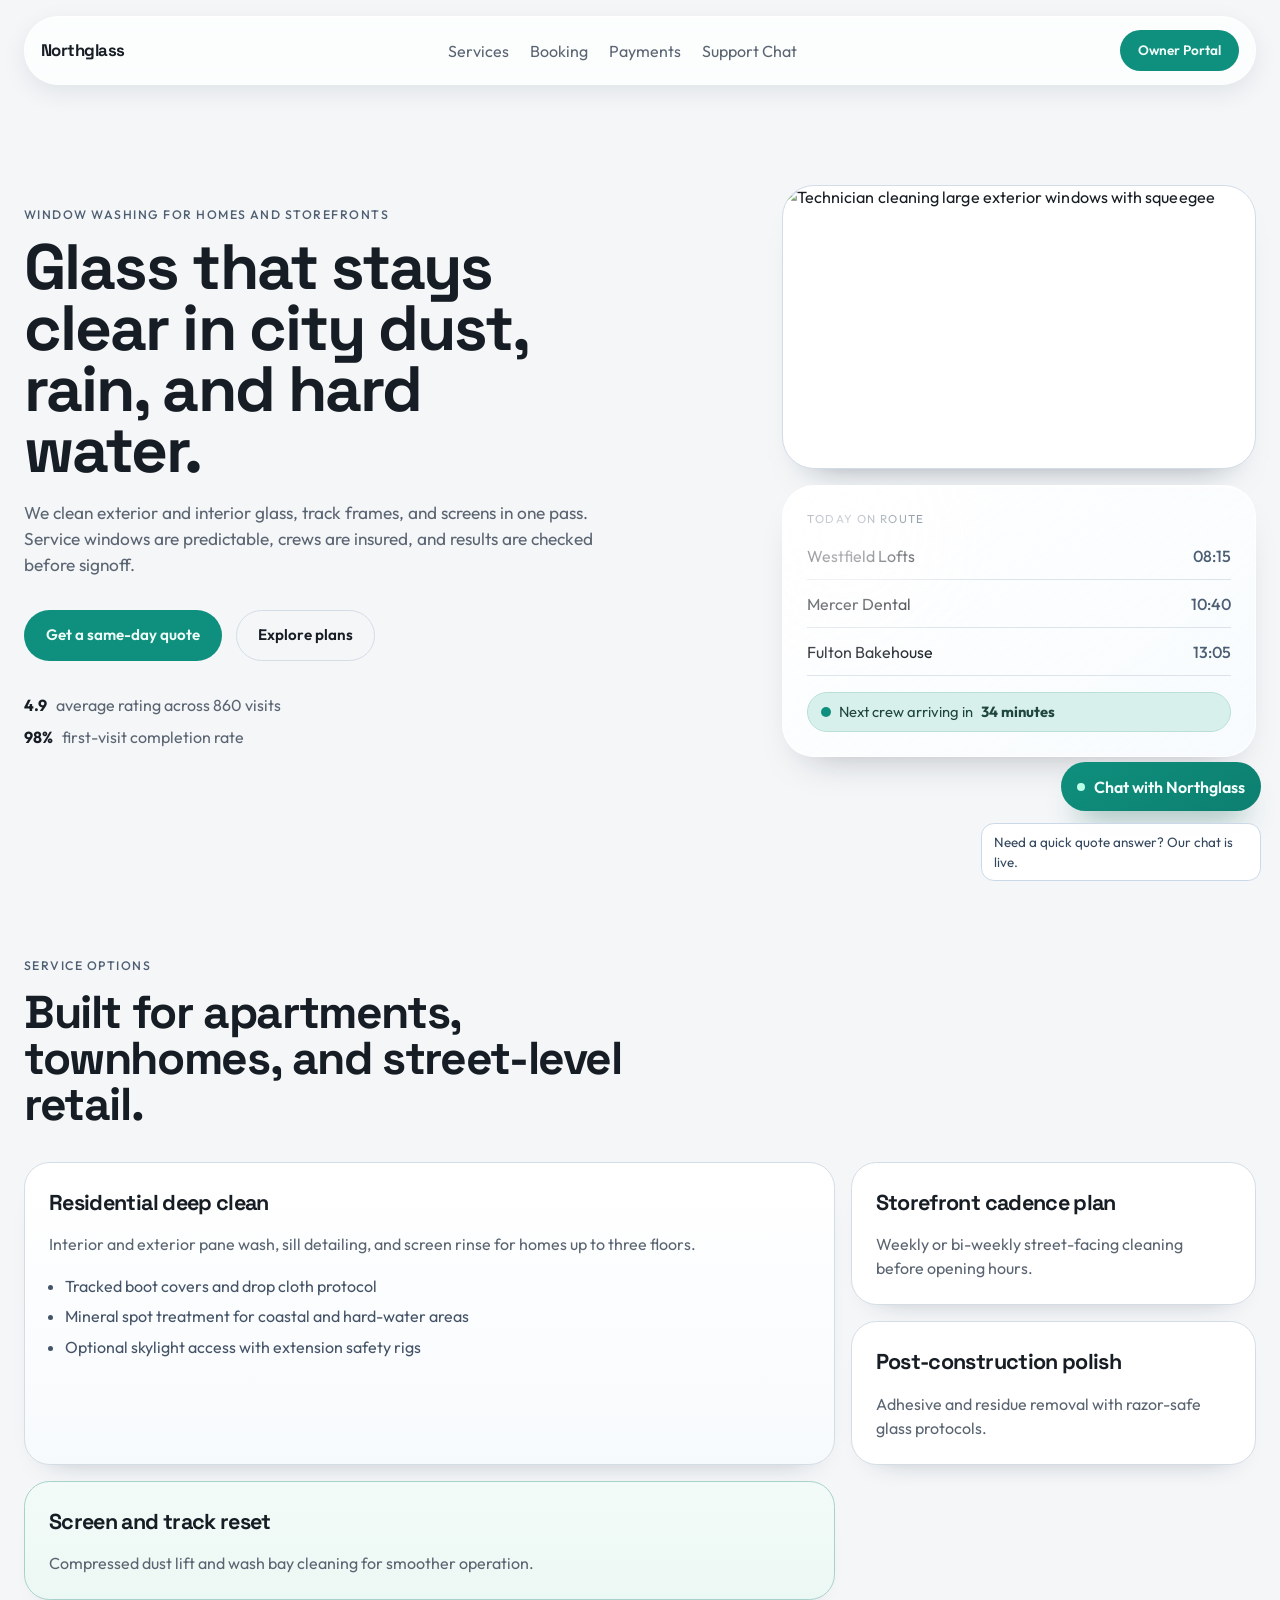
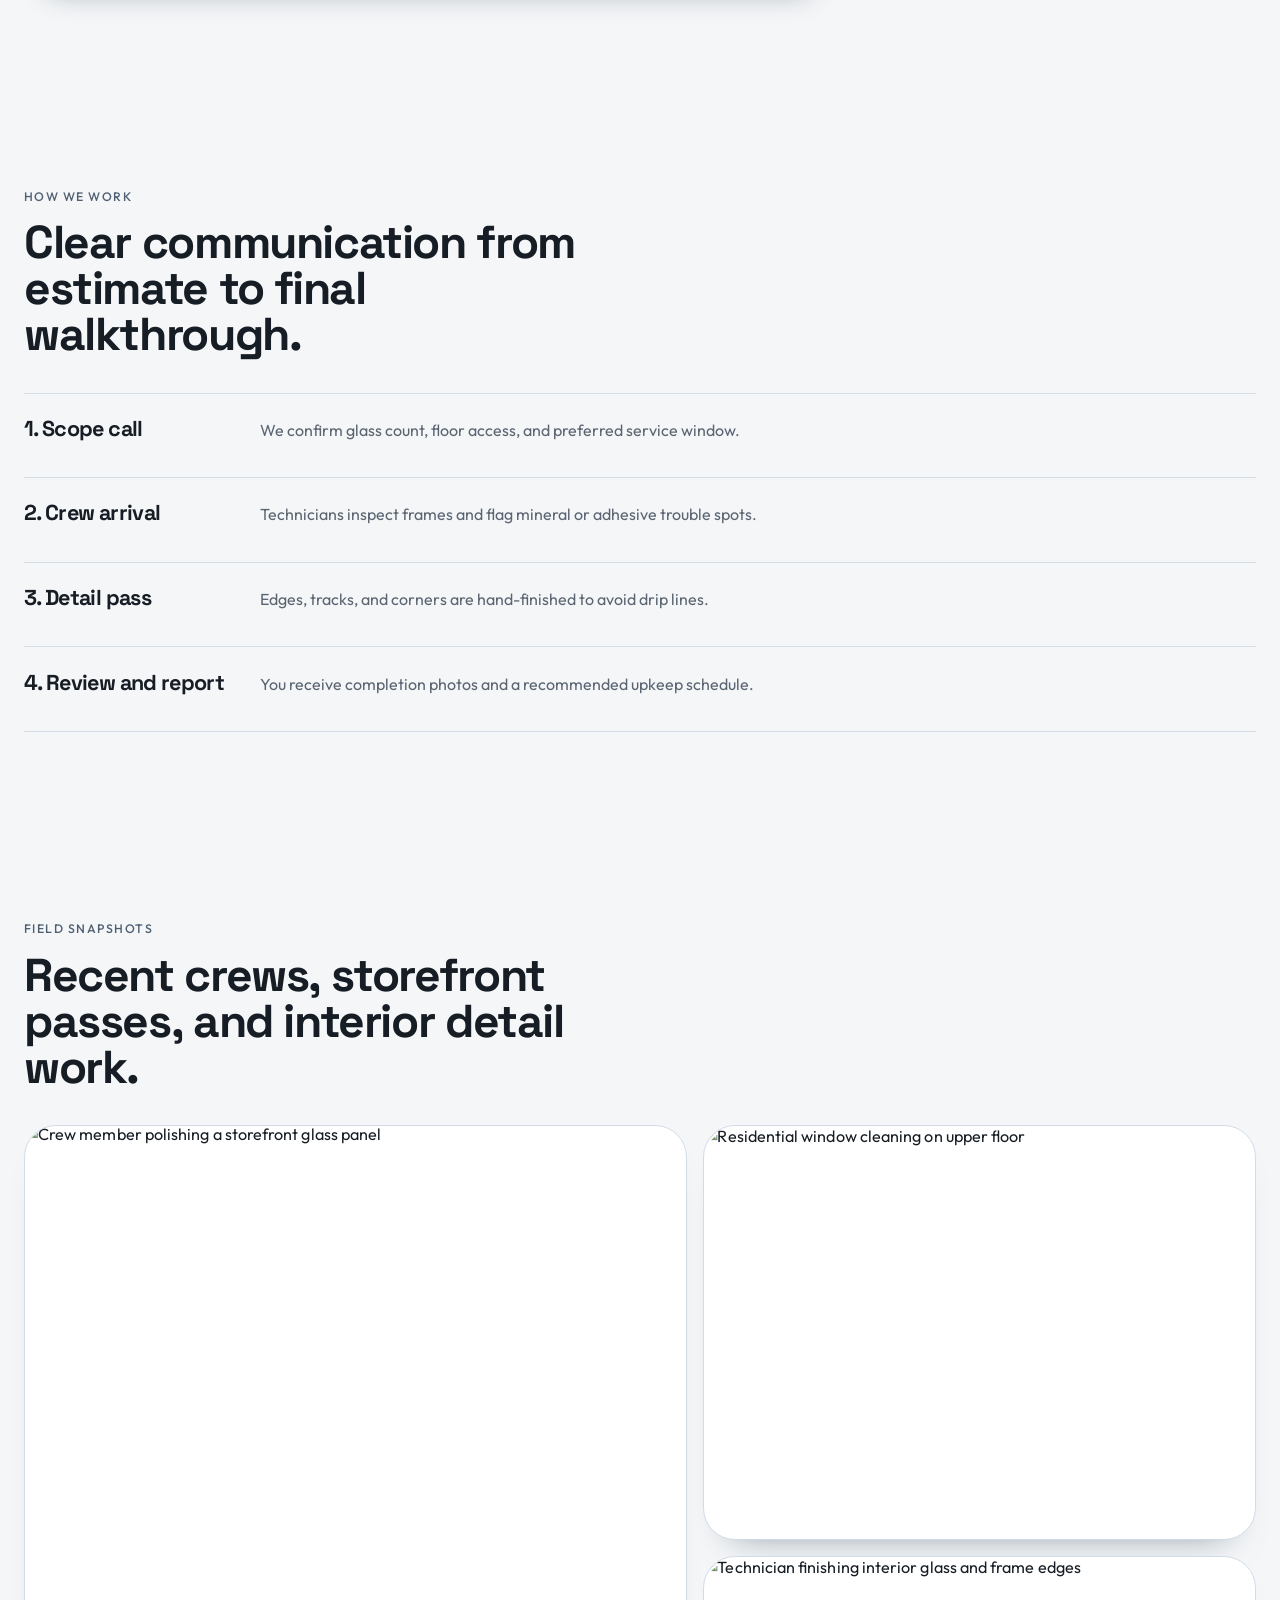
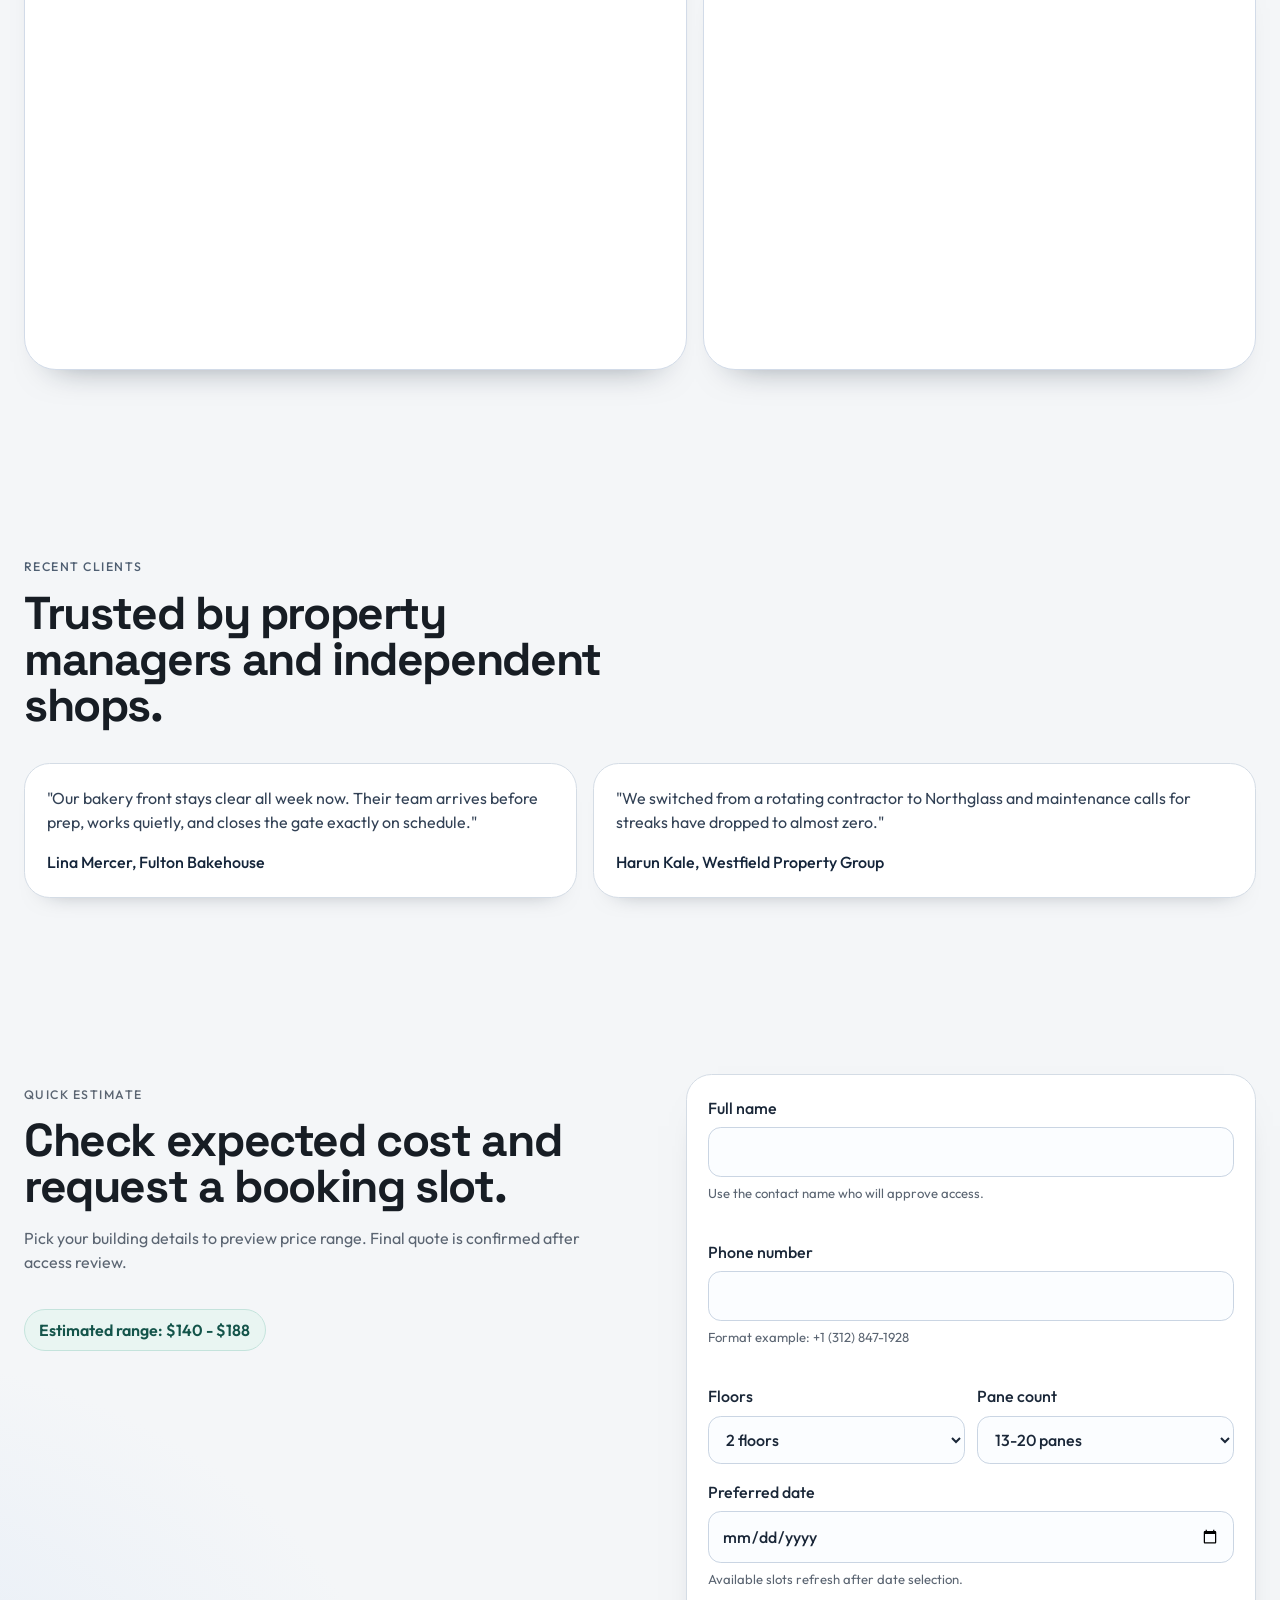
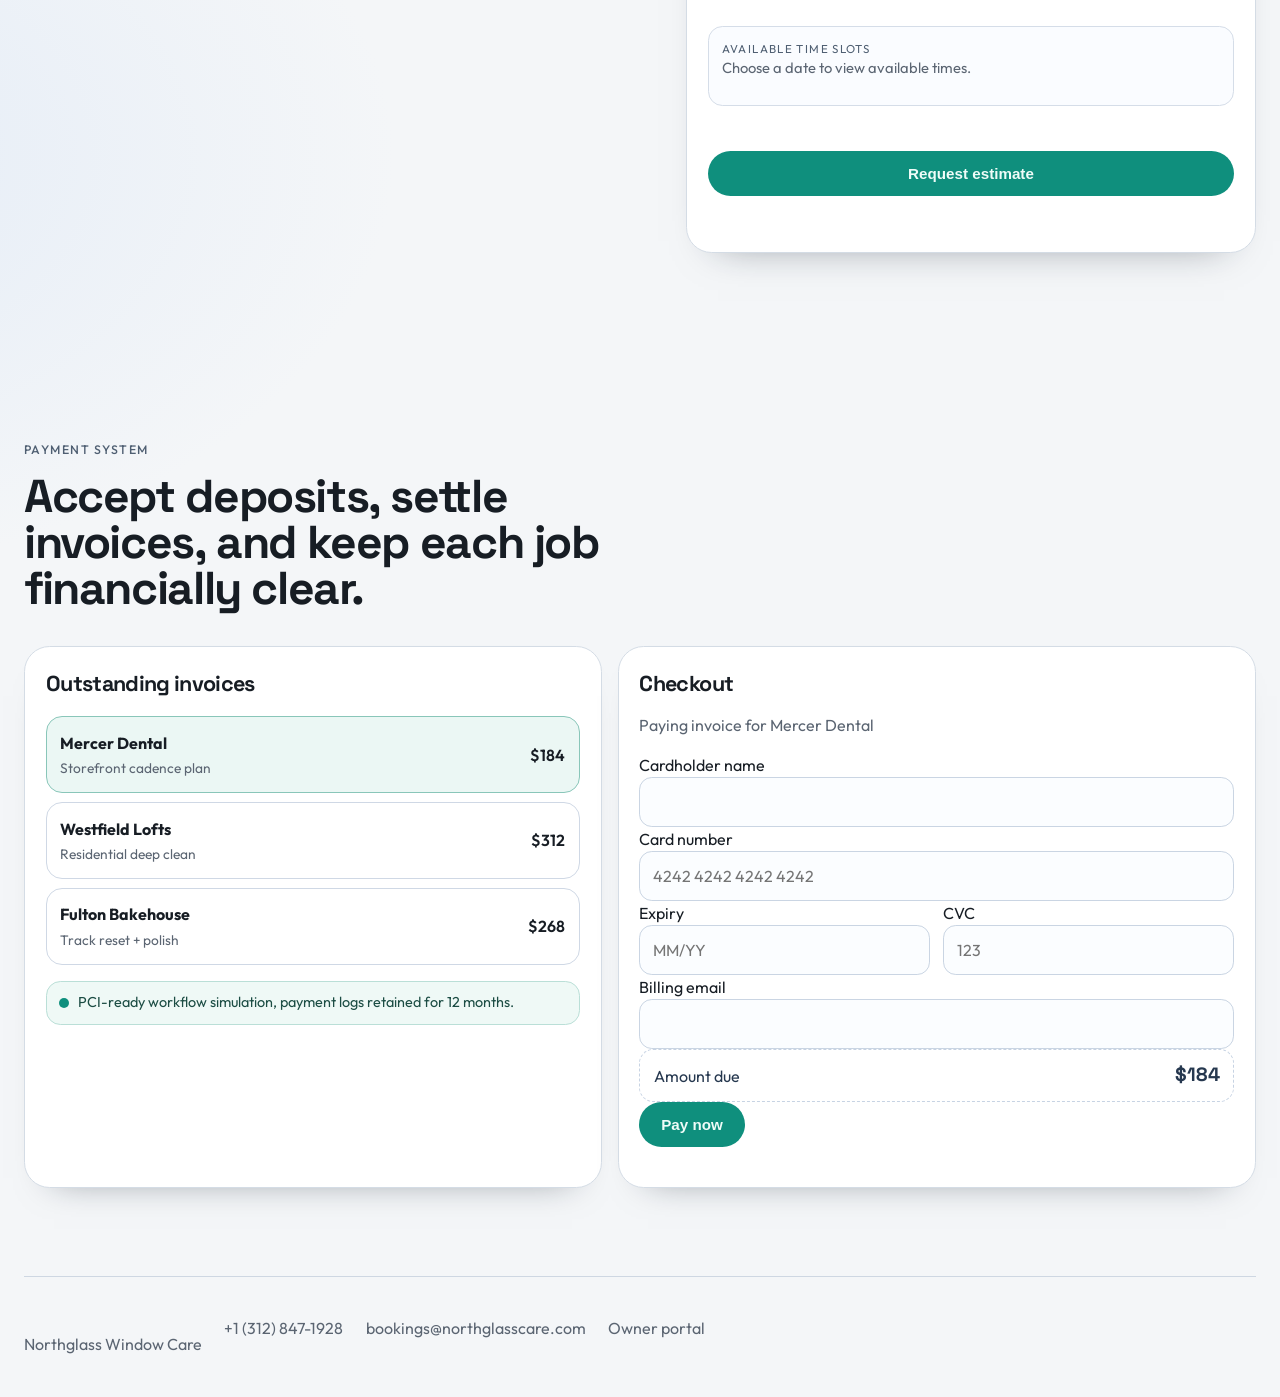
==== commit 21aa24fe: "Show sticky menu cue and reveal nav on mouse movement" ====
--- a/index.html
+++ b/index.html
@@ -34,6 +34,7 @@
       </nav>
       <a class="btn btn-small" href="owner.html">Owner Portal</a>
     </header>
+    <div id="menu-cue" class="menu-cue" aria-hidden="true">Menu</div>
 
     <main id="home">
       <section class="hero section">
--- a/styles.css
+++ b/styles.css
@@ -77,6 +77,41 @@
   opacity: 0;
   transform: translateY(-14px);
   pointer-events: none;
+}
+
+.menu-cue {
+  position: fixed;
+  top: 0.4rem;
+  left: 50%;
+  transform: translateX(-50%) translateY(-6px);
+  z-index: 79;
+  border: 1px solid #cfd9e6;
+  border-radius: 999px;
+  background: rgba(255, 255, 255, 0.9);
+  color: #4a5b70;
+  font-size: 0.72rem;
+  letter-spacing: 0.08em;
+  text-transform: uppercase;
+  padding: 0.22rem 0.58rem;
+  opacity: 0;
+  pointer-events: none;
+  transition: opacity 0.35s var(--ease), transform 0.35s var(--ease);
+}
+
+.menu-cue::before {
+  content: "";
+  display: inline-block;
+  width: 18px;
+  height: 2px;
+  border-radius: 999px;
+  background: #86a3c7;
+  margin-right: 0.35rem;
+  vertical-align: middle;
+}
+
+.menu-cue.is-visible {
+  opacity: 0.9;
+  transform: translateX(-50%) translateY(0);
 }
 
 .brand {
@@ -740,6 +775,9 @@
 }
 
 .chat-widget {
+  position: absolute;
+  right: 0;
+  bottom: calc(100% + 0.7rem);
   width: min(380px, calc(100vw - 1.6rem));
   background: #fff;
   border: 1px solid #d5deeb;
@@ -1156,15 +1194,12 @@
 
   .floating-chat {
     right: 0.75rem;
-    left: 0.75rem;
-    justify-items: stretch;
-  }
-
-  .chat-fab {
-    justify-content: center;
+    bottom: 0.75rem;
+    left: auto;
+    justify-items: end;
   }
 
   .chat-widget {
-    width: 100%;
-  }
-}
+    width: min(360px, calc(100vw - 1.6rem));
+  }
+}
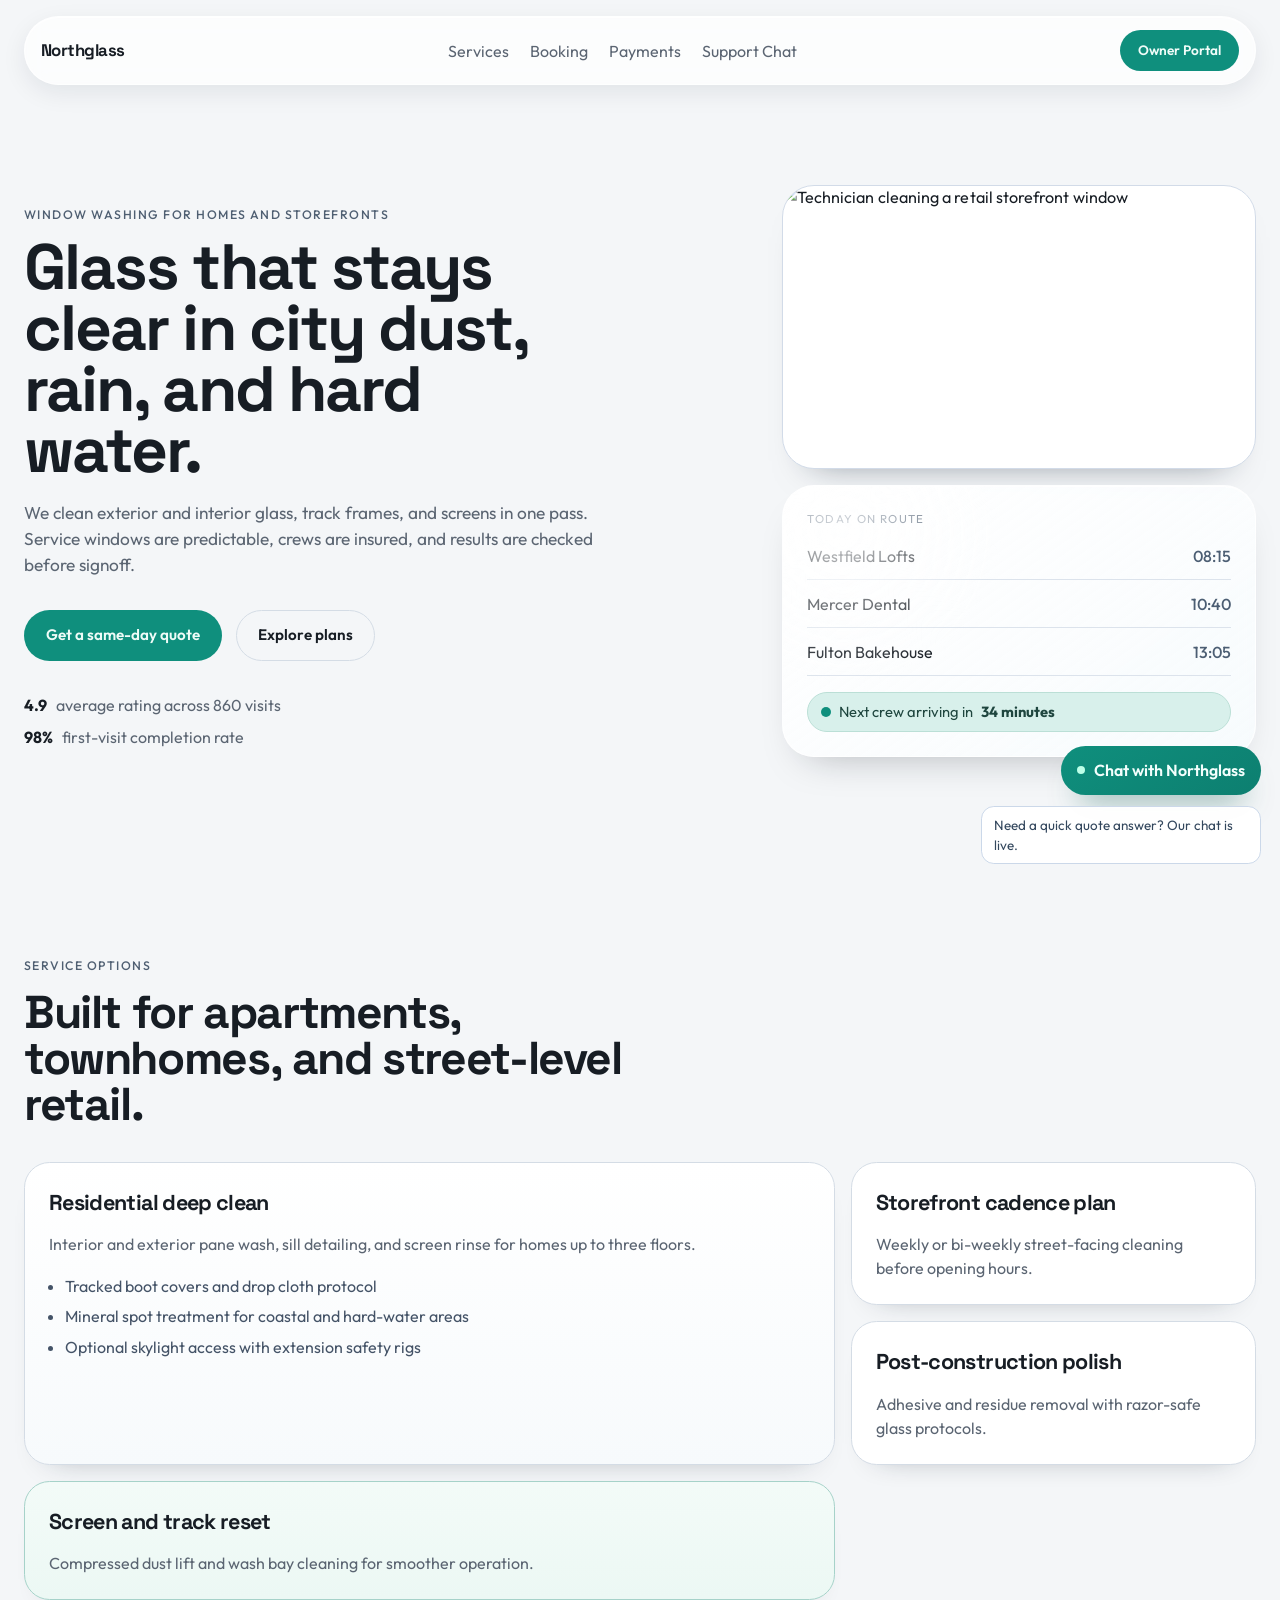
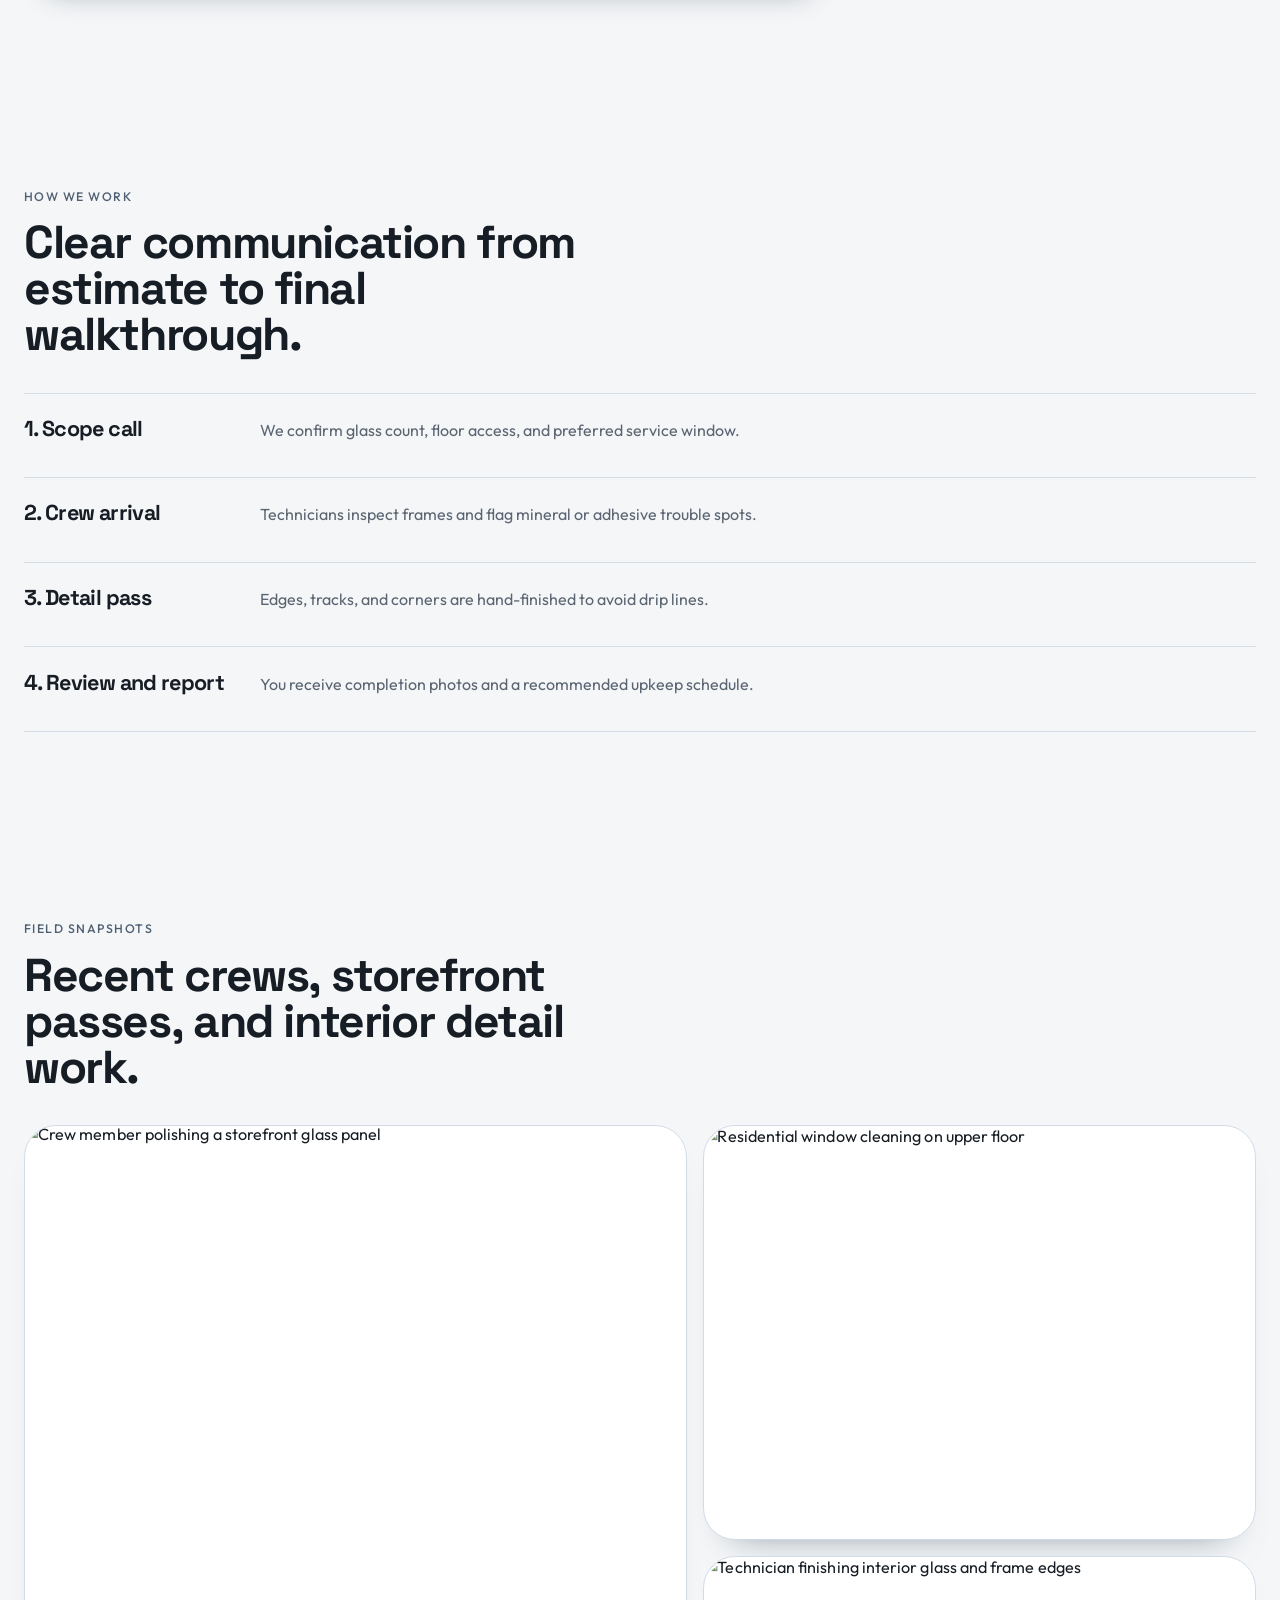
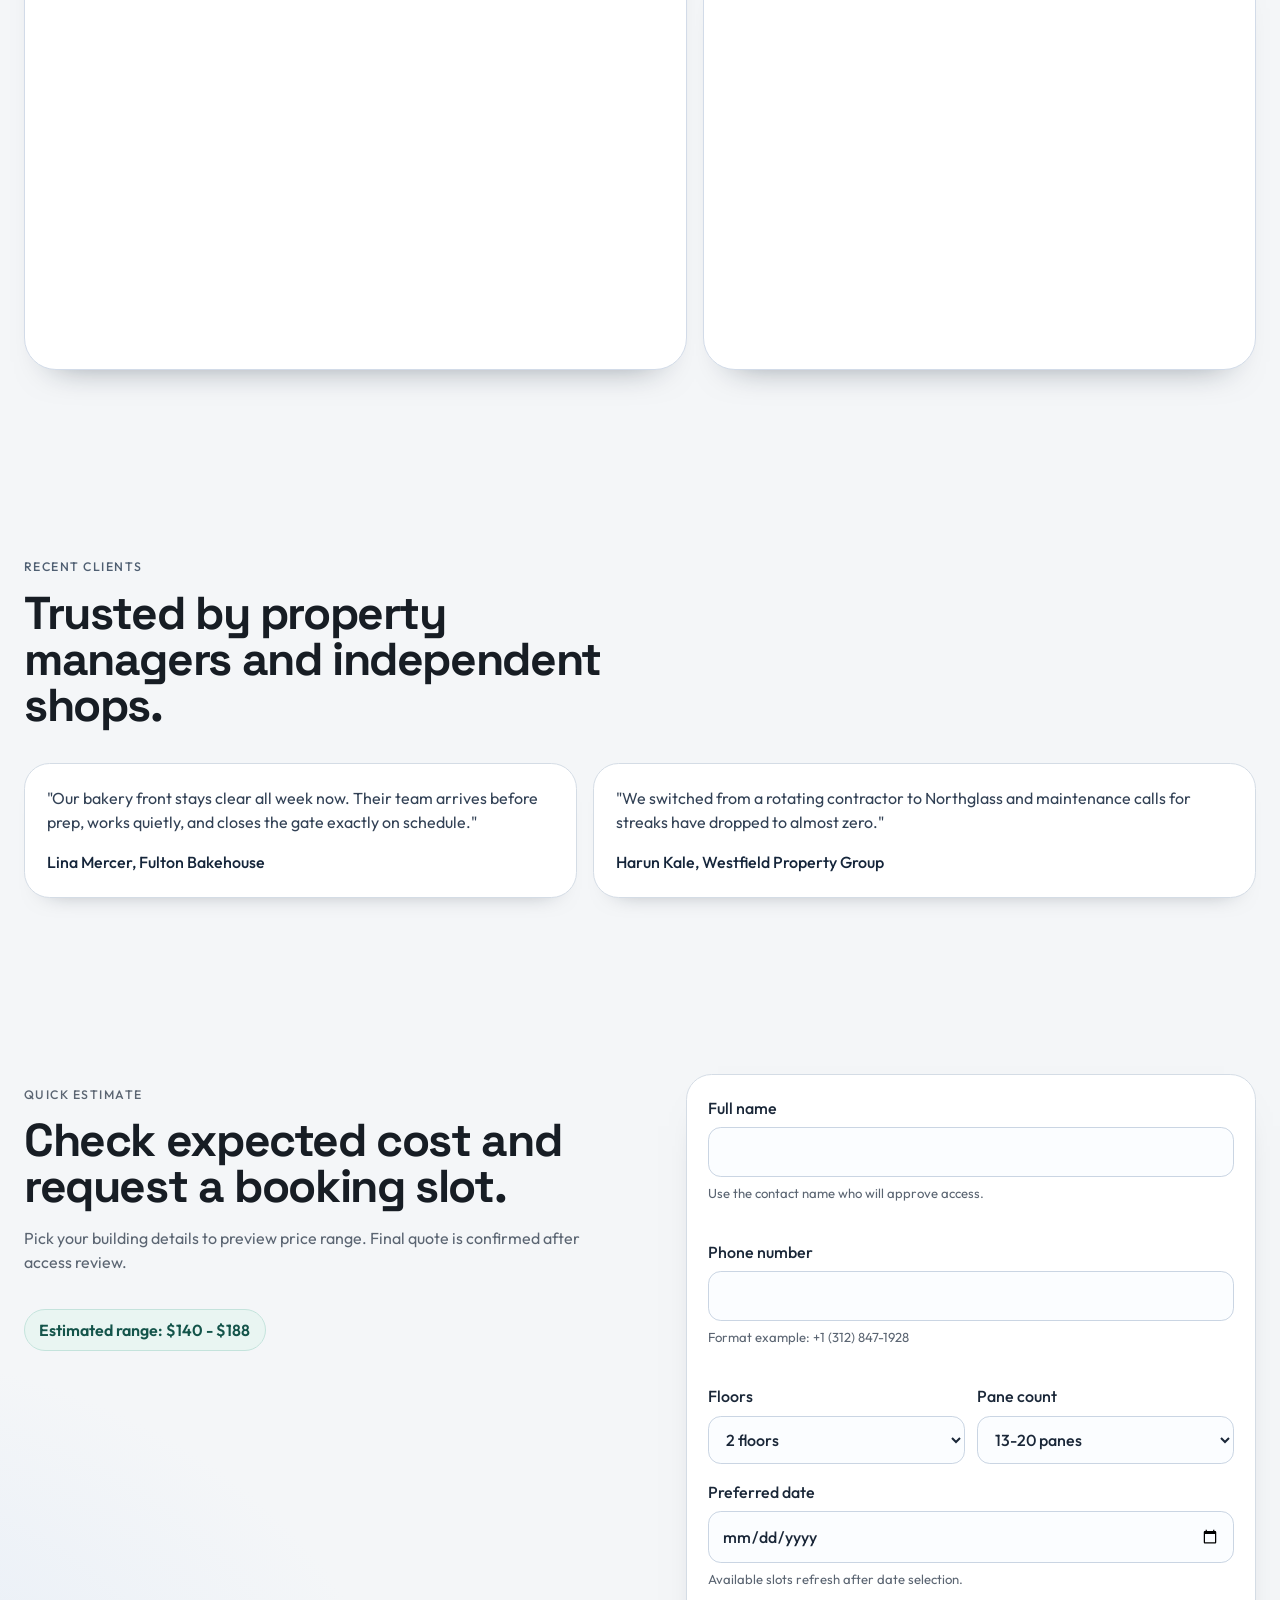
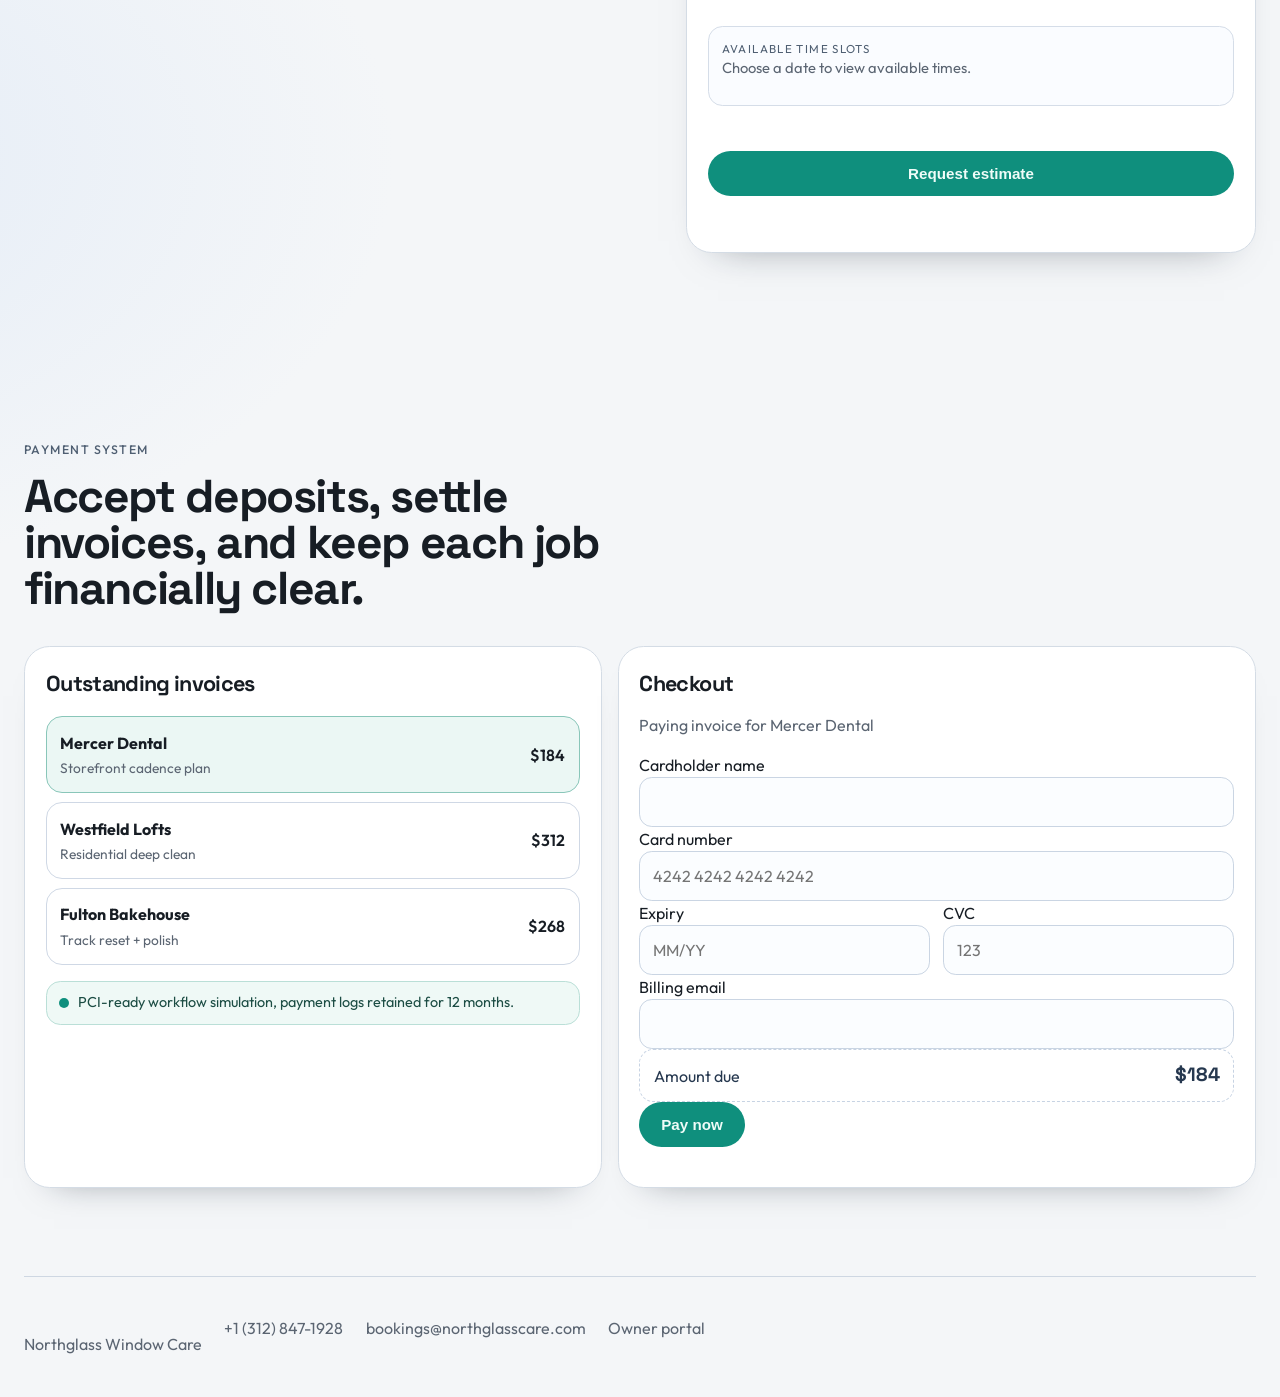
==== commit 621cc324: "Refine chatbot nudge drop motion and update hero storefront image" ====
--- a/index.html
+++ b/index.html
@@ -59,8 +59,8 @@
         <div class="hero-panel reveal">
           <figure class="hero-photo">
             <img
-              src="https://images.pexels.com/photos/4107097/pexels-photo-4107097.jpeg?auto=compress&cs=tinysrgb&w=1400"
-              alt="Technician cleaning large exterior windows with squeegee"
+              src="https://images.pexels.com/photos/6195280/pexels-photo-6195280.jpeg?auto=compress&cs=tinysrgb&w=1400"
+              alt="Technician cleaning a retail storefront window"
               loading="eager"
             />
           </figure>
--- a/styles.css
+++ b/styles.css
@@ -721,6 +721,11 @@
   display: grid;
   justify-items: end;
   gap: 0.7rem;
+  transition: bottom 0.72s var(--ease);
+}
+
+.floating-chat.is-raised {
+  bottom: 2.25rem;
 }
 
 .chat-fab {
@@ -1199,6 +1204,10 @@
     justify-items: end;
   }
 
+  .floating-chat.is-raised {
+    bottom: 1.35rem;
+  }
+
   .chat-widget {
     width: min(360px, calc(100vw - 1.6rem));
   }
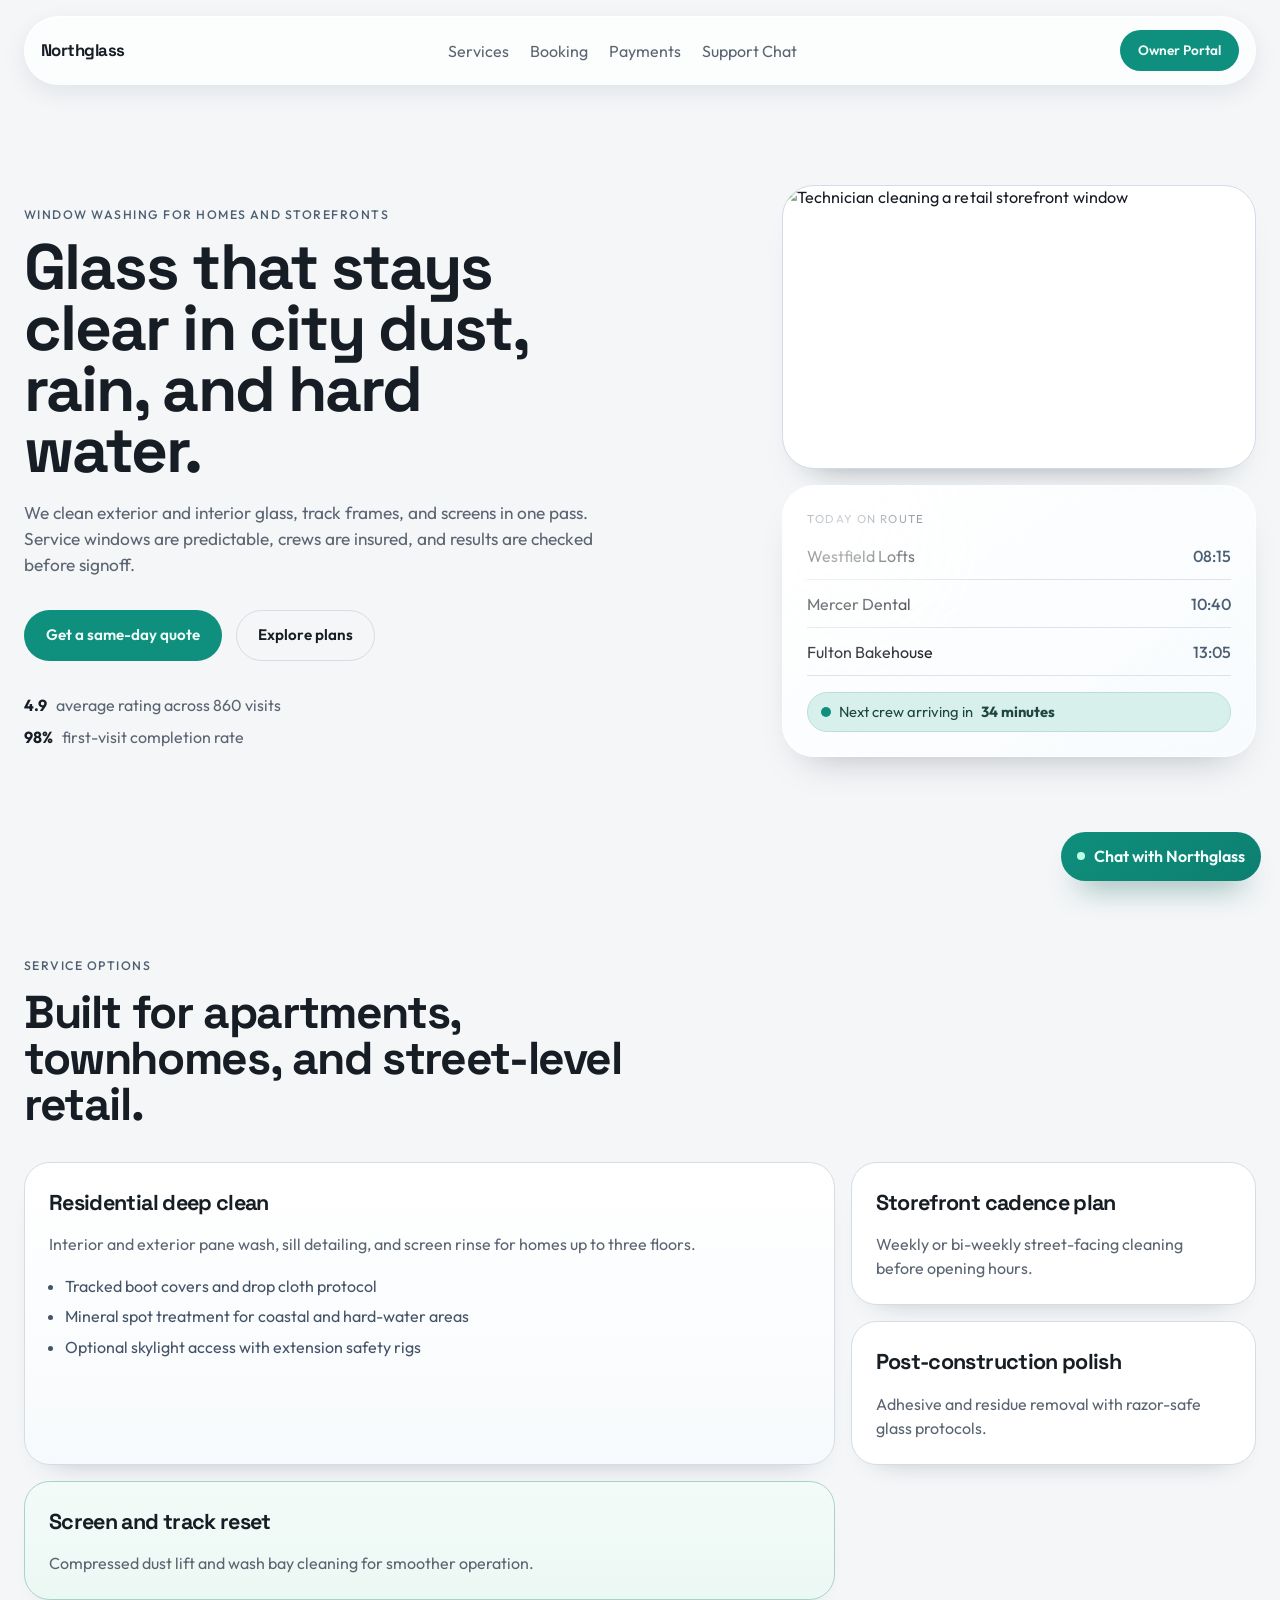
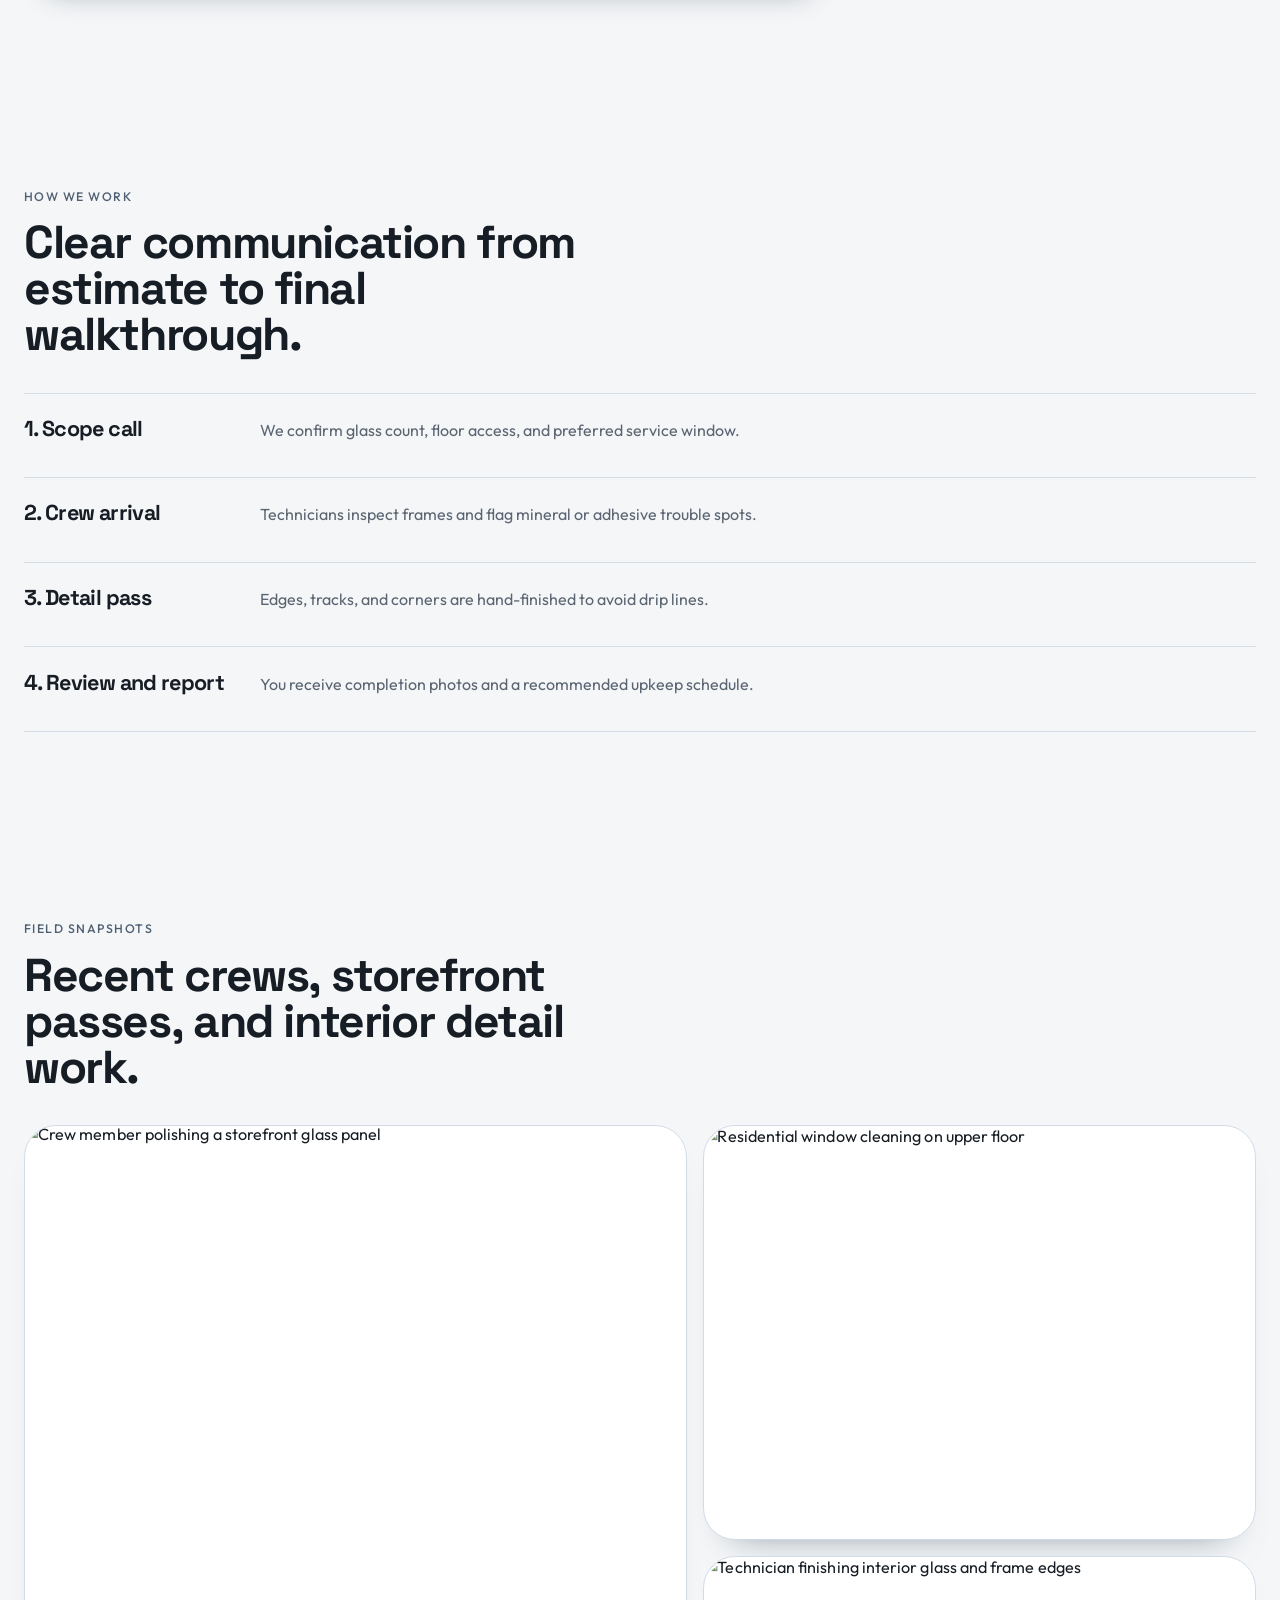
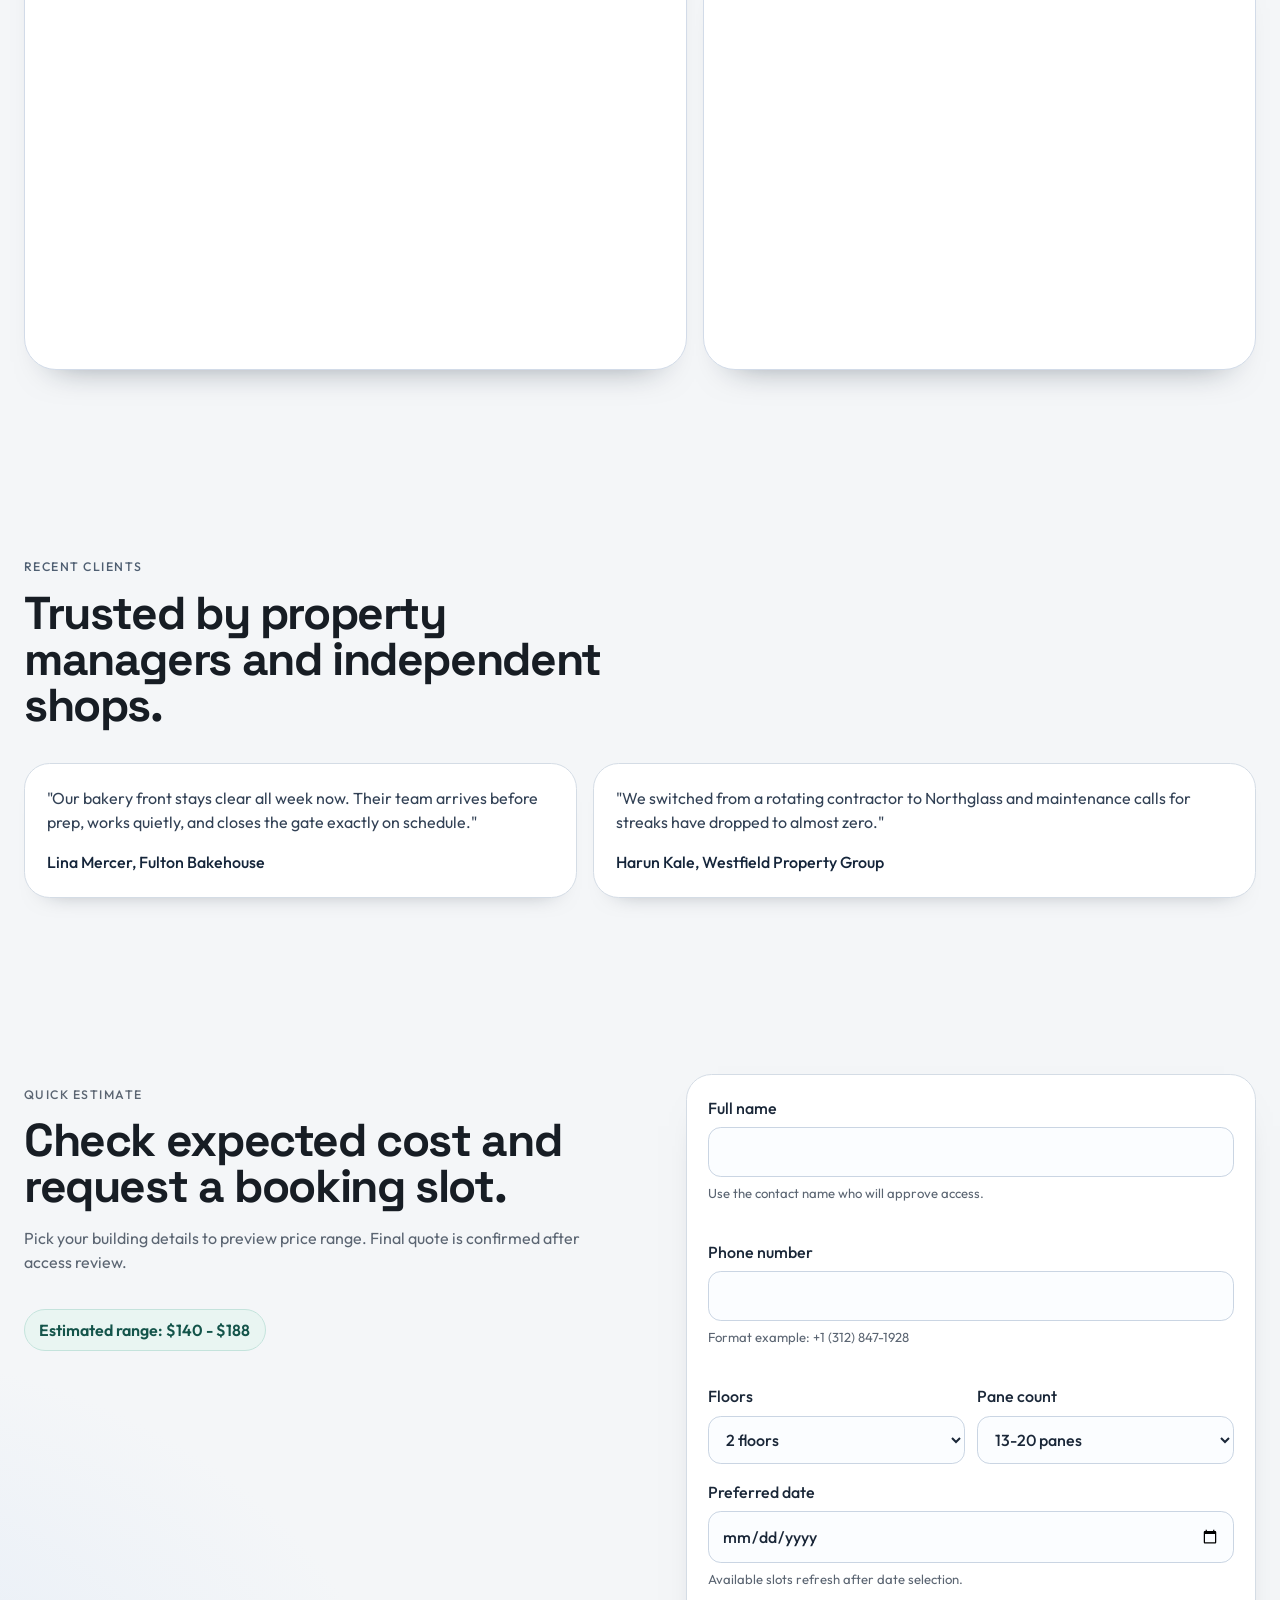
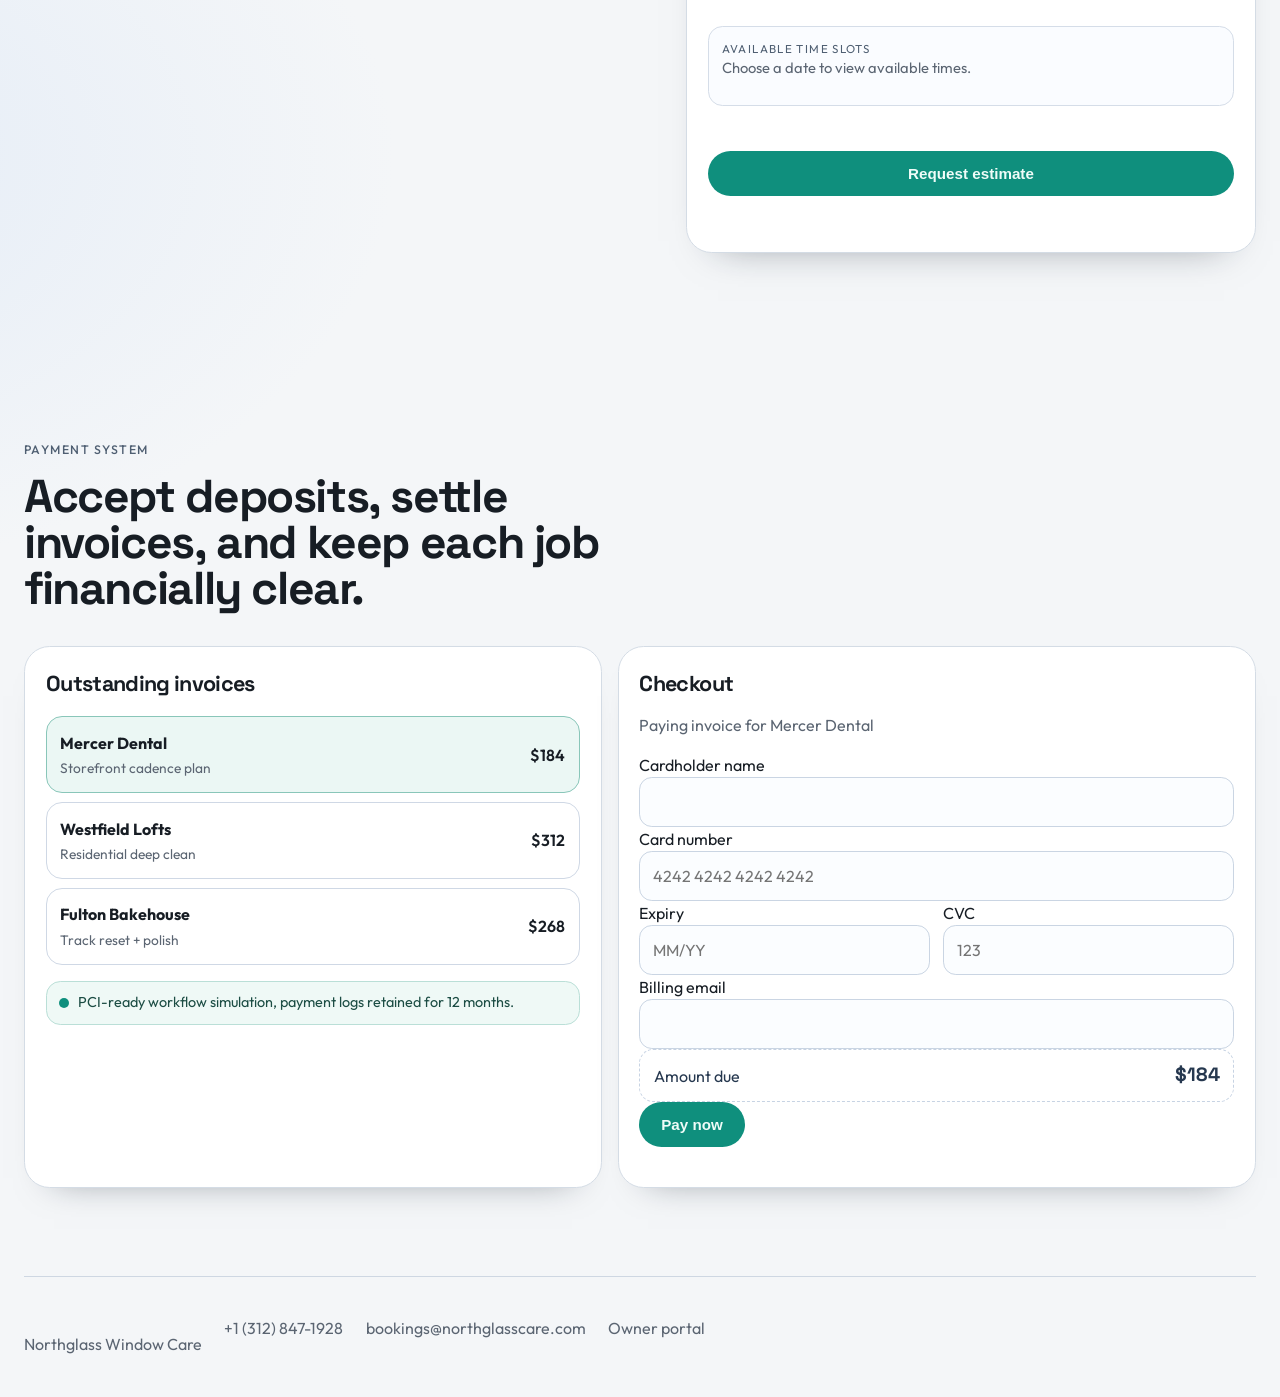
==== commit ca180618: "Optimize UX responsiveness, image loading, and chat behavior" ====
--- a/index.html
+++ b/index.html
@@ -60,8 +60,13 @@
           <figure class="hero-photo">
             <img
               src="https://images.pexels.com/photos/6195280/pexels-photo-6195280.jpeg?auto=compress&cs=tinysrgb&w=1400"
+              srcset="https://images.pexels.com/photos/6195280/pexels-photo-6195280.jpeg?auto=compress&cs=tinysrgb&w=700 700w, https://images.pexels.com/photos/6195280/pexels-photo-6195280.jpeg?auto=compress&cs=tinysrgb&w=1100 1100w, https://images.pexels.com/photos/6195280/pexels-photo-6195280.jpeg?auto=compress&cs=tinysrgb&w=1400 1400w"
+              sizes="(max-width: 1080px) 100vw, 40vw"
+              width="1400"
+              height="933"
               alt="Technician cleaning a retail storefront window"
               loading="eager"
+              decoding="async"
             />
           </figure>
           <div class="glass-card">
@@ -162,22 +167,37 @@
           <figure class="photo-card reveal tall">
             <img
               src="https://images.pexels.com/photos/6195280/pexels-photo-6195280.jpeg?auto=compress&cs=tinysrgb&w=1200"
+              srcset="https://images.pexels.com/photos/6195280/pexels-photo-6195280.jpeg?auto=compress&cs=tinysrgb&w=600 600w, https://images.pexels.com/photos/6195280/pexels-photo-6195280.jpeg?auto=compress&cs=tinysrgb&w=900 900w, https://images.pexels.com/photos/6195280/pexels-photo-6195280.jpeg?auto=compress&cs=tinysrgb&w=1200 1200w"
+              sizes="(max-width: 760px) 100vw, 48vw"
+              width="1200"
+              height="800"
               alt="Crew member polishing a storefront glass panel"
               loading="lazy"
+              decoding="async"
             />
           </figure>
           <figure class="photo-card reveal">
             <img
               src="https://images.pexels.com/photos/4239031/pexels-photo-4239031.jpeg?auto=compress&cs=tinysrgb&w=1200"
+              srcset="https://images.pexels.com/photos/4239031/pexels-photo-4239031.jpeg?auto=compress&cs=tinysrgb&w=600 600w, https://images.pexels.com/photos/4239031/pexels-photo-4239031.jpeg?auto=compress&cs=tinysrgb&w=900 900w, https://images.pexels.com/photos/4239031/pexels-photo-4239031.jpeg?auto=compress&cs=tinysrgb&w=1200 1200w"
+              sizes="(max-width: 760px) 100vw, 36vw"
+              width="1200"
+              height="800"
               alt="Residential window cleaning on upper floor"
               loading="lazy"
+              decoding="async"
             />
           </figure>
           <figure class="photo-card reveal">
             <img
               src="https://images.pexels.com/photos/6195291/pexels-photo-6195291.jpeg?auto=compress&cs=tinysrgb&w=1200"
+              srcset="https://images.pexels.com/photos/6195291/pexels-photo-6195291.jpeg?auto=compress&cs=tinysrgb&w=600 600w, https://images.pexels.com/photos/6195291/pexels-photo-6195291.jpeg?auto=compress&cs=tinysrgb&w=900 900w, https://images.pexels.com/photos/6195291/pexels-photo-6195291.jpeg?auto=compress&cs=tinysrgb&w=1200 1200w"
+              sizes="(max-width: 760px) 100vw, 36vw"
+              width="1200"
+              height="800"
               alt="Technician finishing interior glass and frame edges"
               loading="lazy"
+              decoding="async"
             />
           </figure>
         </div>
--- a/styles.css
+++ b/styles.css
@@ -29,6 +29,14 @@
     radial-gradient(1000px 650px at -20% 80%, #e7eef7 15%, transparent 65%),
     var(--bg);
   line-height: 1.5;
+}
+
+a:focus-visible,
+button:focus-visible,
+input:focus-visible,
+select:focus-visible {
+  outline: 2px solid #6bb6a9;
+  outline-offset: 2px;
 }
 
 .site-noise {
@@ -716,7 +724,7 @@
 .floating-chat {
   position: fixed;
   right: 1.2rem;
-  bottom: 1.2rem;
+  bottom: calc(1.2rem + env(safe-area-inset-bottom));
   z-index: 90;
   display: grid;
   justify-items: end;
@@ -760,6 +768,9 @@
 }
 
 .chat-nudge {
+  position: absolute;
+  right: 0;
+  bottom: calc(100% + 0.7rem);
   margin: 0;
   padding: 0.5rem 0.75rem;
   border-radius: 0.8rem;
@@ -784,10 +795,13 @@
   right: 0;
   bottom: calc(100% + 0.7rem);
   width: min(380px, calc(100vw - 1.6rem));
+  max-height: calc(100dvh - 7rem);
   background: #fff;
   border: 1px solid #d5deeb;
   border-radius: 1.2rem;
   box-shadow: 0 34px 46px -28px rgba(13, 27, 43, 0.7);
+  display: grid;
+  grid-template-rows: auto minmax(0, 1fr) auto auto;
   overflow: hidden;
   opacity: 0;
   transform: translateY(14px) scale(0.985);
@@ -865,7 +879,7 @@
   display: grid;
   gap: 0.65rem;
   align-content: start;
-  max-height: 360px;
+  min-height: 0;
 }
 
 .bubble {
@@ -922,11 +936,6 @@
   gap: 0.55rem;
 }
 
-.chat-widget .chat-log {
-  max-height: 280px;
-  min-height: 220px;
-}
-
 .chat-notes ul {
   margin: 1rem 0 0;
   padding-left: 1rem;
@@ -1199,16 +1208,28 @@
 
   .floating-chat {
     right: 0.75rem;
-    bottom: 0.75rem;
+    bottom: calc(0.75rem + env(safe-area-inset-bottom));
     left: auto;
     justify-items: end;
   }
 
   .floating-chat.is-raised {
-    bottom: 1.35rem;
+    bottom: calc(1.35rem + env(safe-area-inset-bottom));
   }
 
   .chat-widget {
     width: min(360px, calc(100vw - 1.6rem));
-  }
-}
+    max-height: calc(100dvh - 5.5rem);
+  }
+}
+
+@media (prefers-reduced-motion: reduce) {
+  *,
+  *::before,
+  *::after {
+    animation-duration: 0.01ms !important;
+    animation-iteration-count: 1 !important;
+    transition-duration: 0.01ms !important;
+    scroll-behavior: auto !important;
+  }
+}
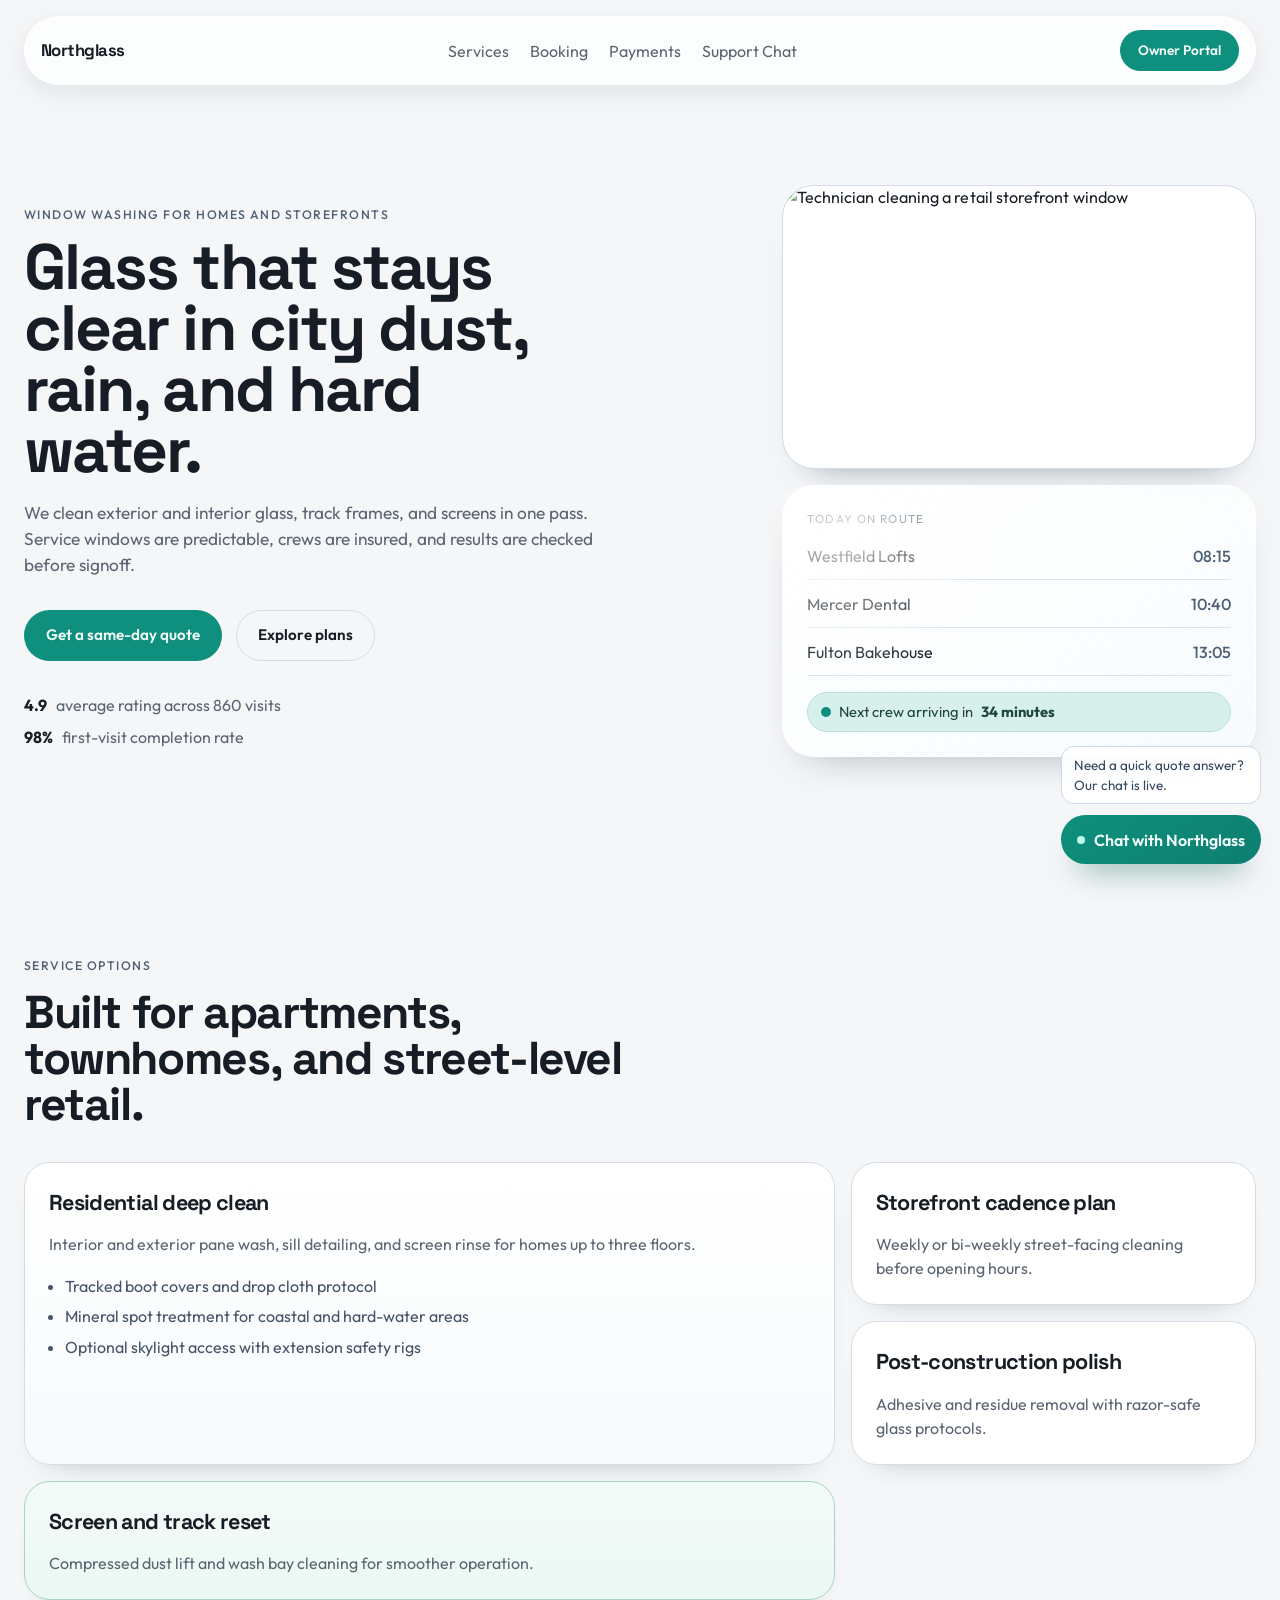
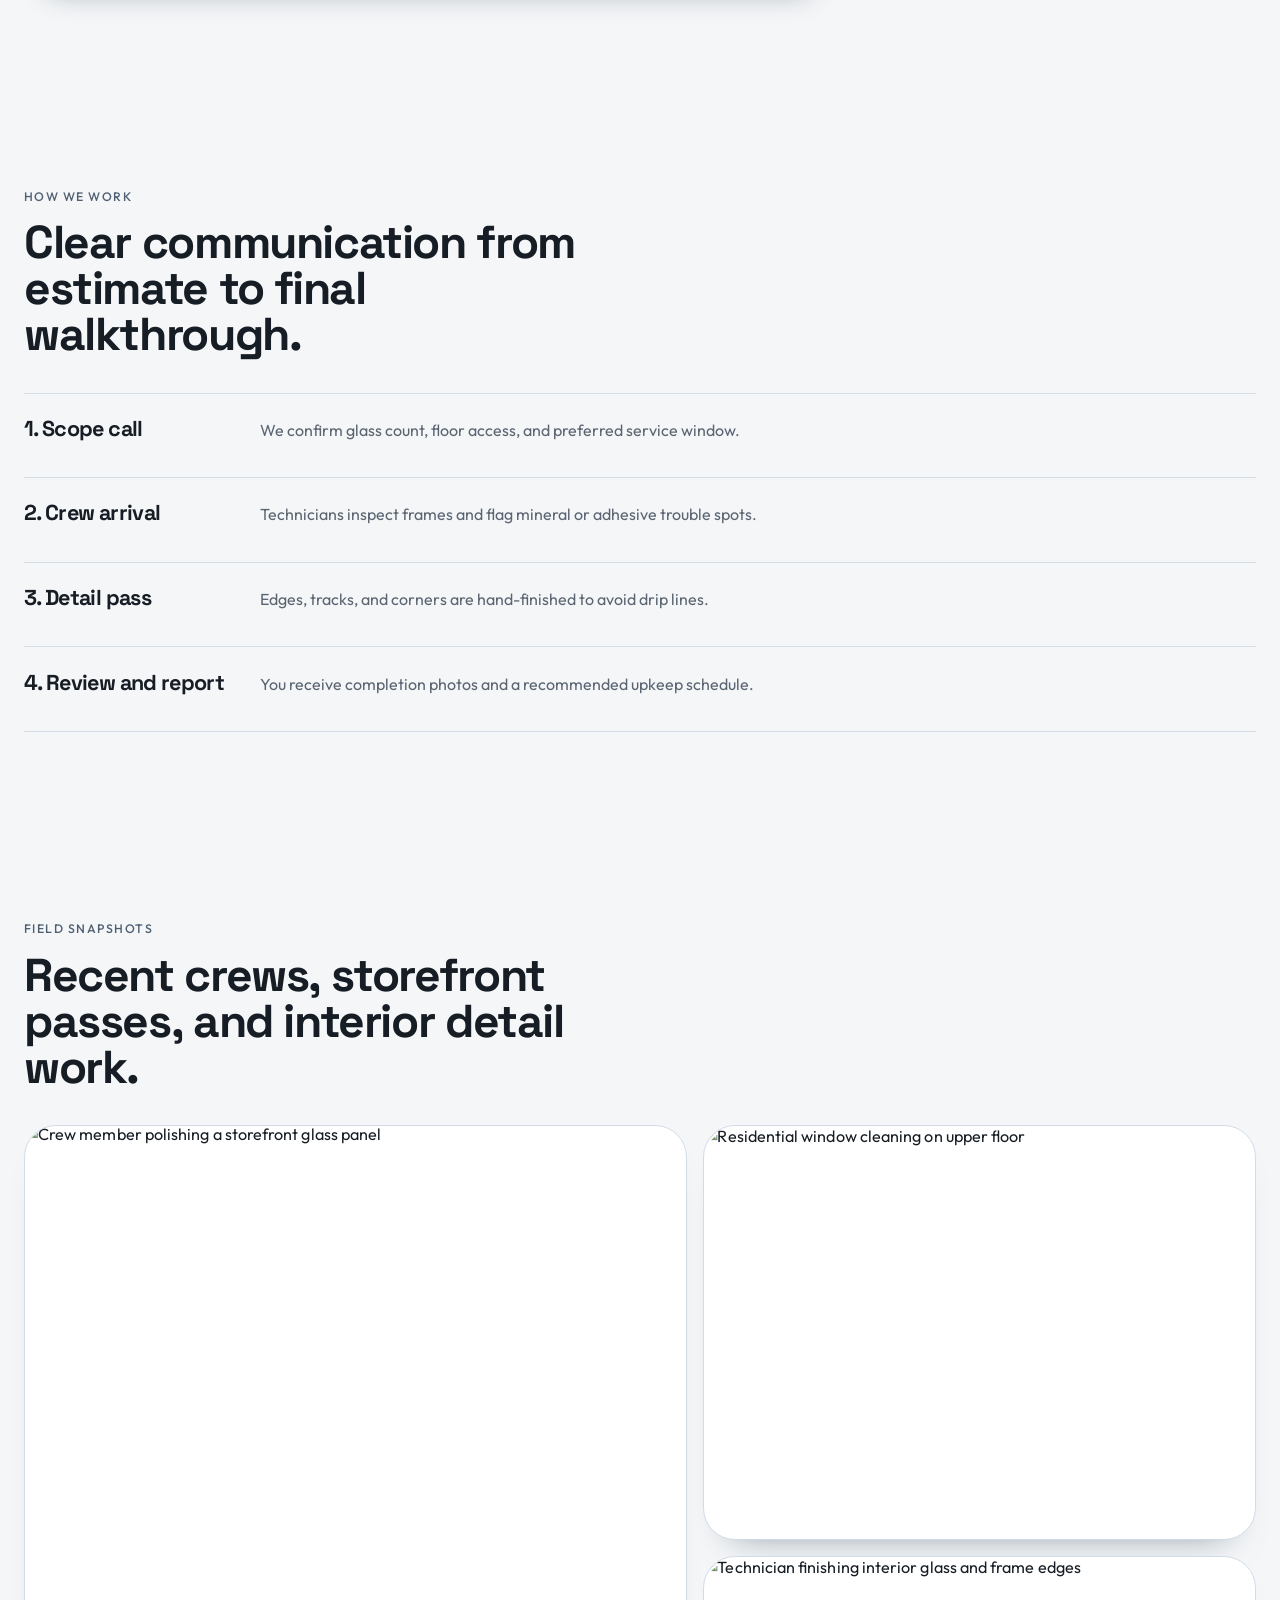
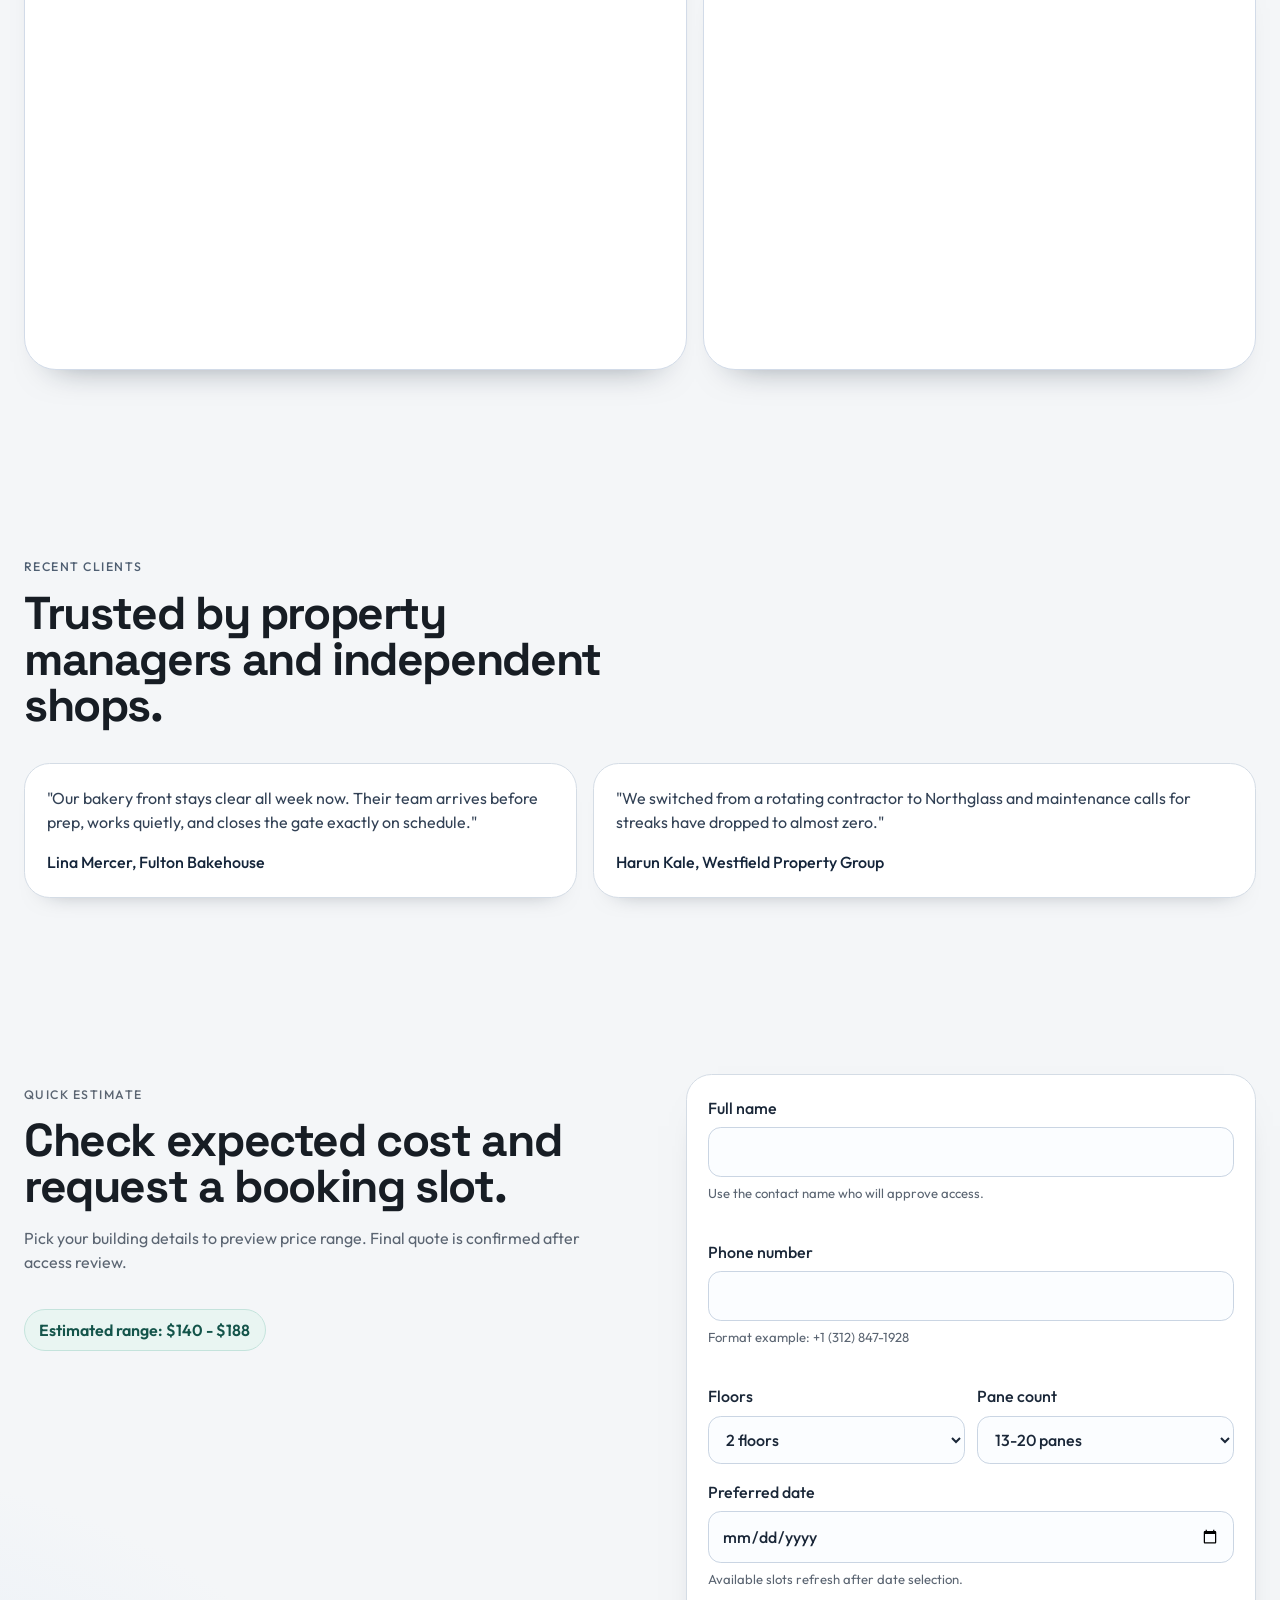
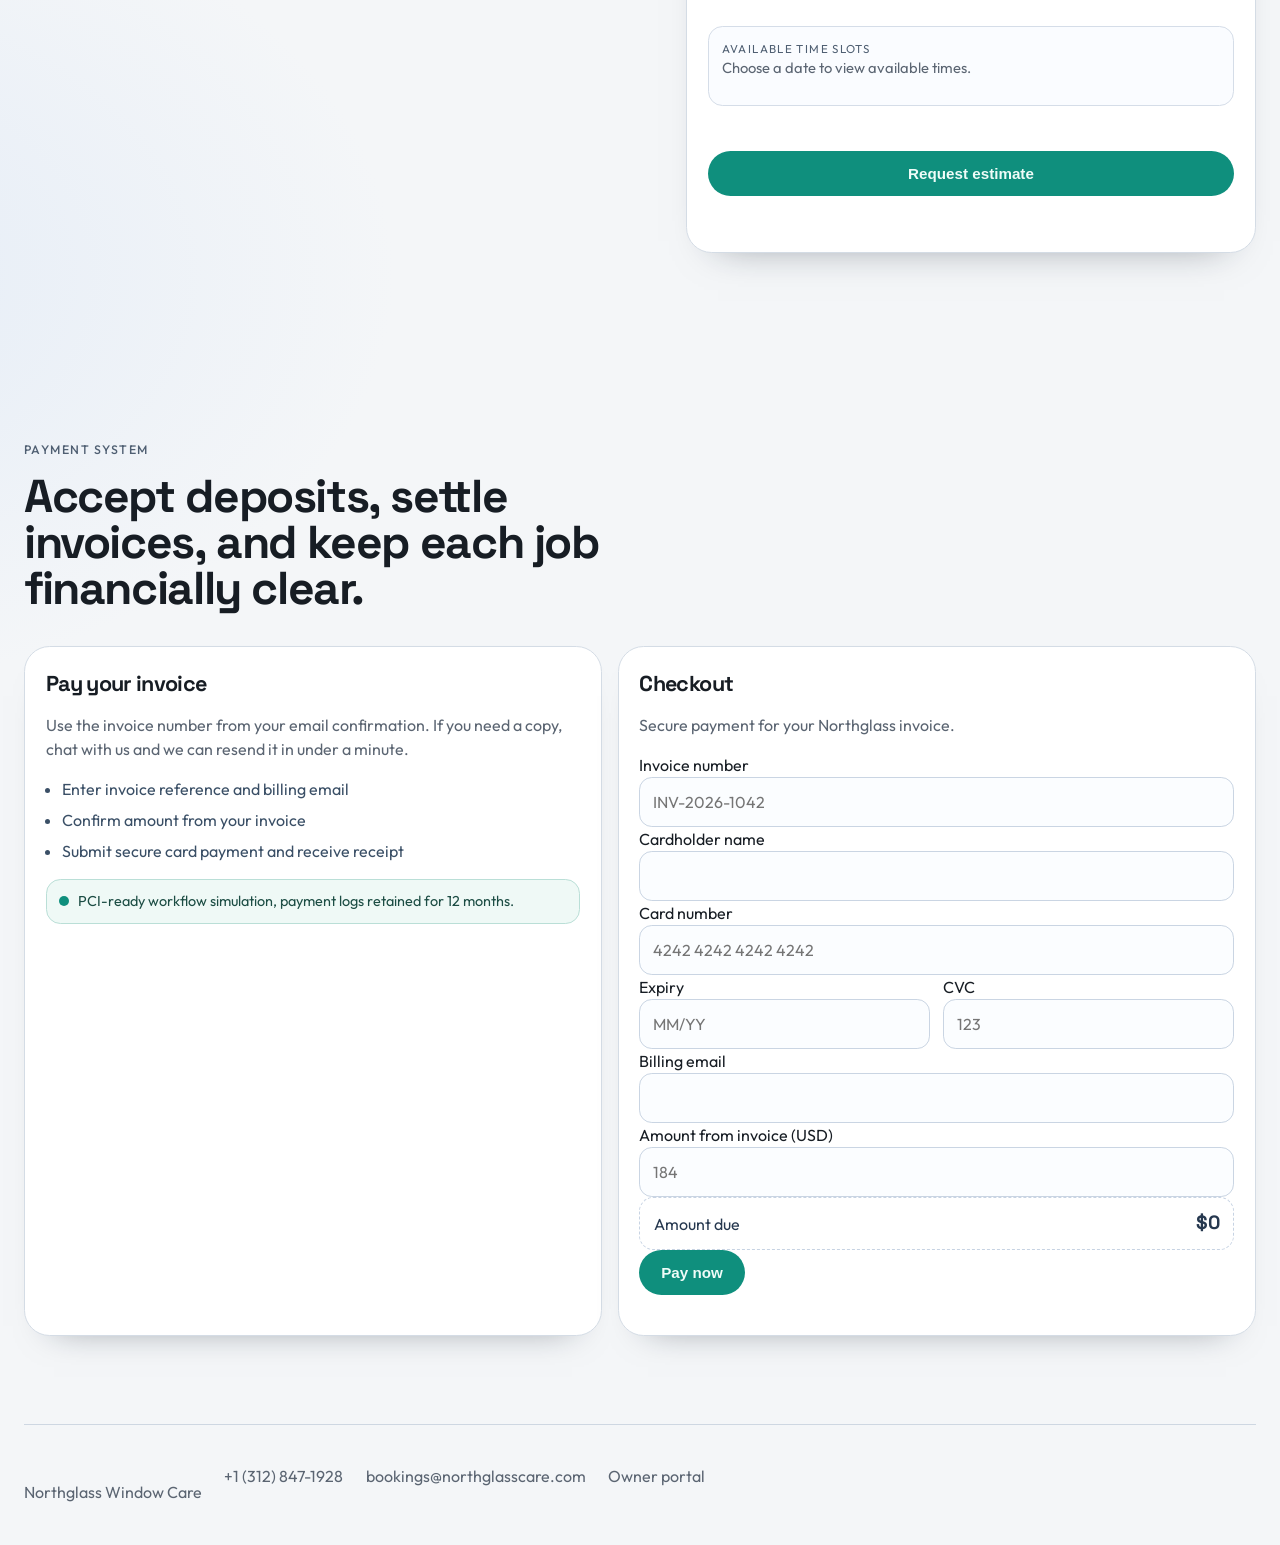
==== commit 84d42c94: "Move invoice queue to owner view and simplify client checkout" ====
--- a/index.html
+++ b/index.html
@@ -297,29 +297,15 @@
 
         <div class="payment-grid">
           <article class="payment-panel reveal">
-            <h3>Outstanding invoices</h3>
-            <ul class="invoice-list" id="invoice-list">
-              <li class="invoice-item active" data-amount="184" data-client="Mercer Dental" data-job="Storefront cadence plan">
-                <div>
-                  <strong>Mercer Dental</strong>
-                  <p>Storefront cadence plan</p>
-                </div>
-                <span>$184</span>
-              </li>
-              <li class="invoice-item" data-amount="312" data-client="Westfield Lofts" data-job="Residential deep clean">
-                <div>
-                  <strong>Westfield Lofts</strong>
-                  <p>Residential deep clean</p>
-                </div>
-                <span>$312</span>
-              </li>
-              <li class="invoice-item" data-amount="268" data-client="Fulton Bakehouse" data-job="Track reset + polish">
-                <div>
-                  <strong>Fulton Bakehouse</strong>
-                  <p>Track reset + polish</p>
-                </div>
-                <span>$268</span>
-              </li>
+            <h3>Pay your invoice</h3>
+            <p class="payment-copy">
+              Use the invoice number from your email confirmation. If you need a copy, chat
+              with us and we can resend it in under a minute.
+            </p>
+            <ul class="payment-steps">
+              <li>Enter invoice reference and billing email</li>
+              <li>Confirm amount from your invoice</li>
+              <li>Submit secure card payment and receive receipt</li>
             </ul>
 
             <div class="secure-strip">
@@ -330,7 +316,14 @@
 
           <form class="payment-form reveal" id="payment-form" novalidate>
             <h3>Checkout</h3>
-            <p class="payment-copy" id="checkout-context">Paying invoice for Mercer Dental</p>
+            <p class="payment-copy" id="checkout-context">Secure payment for your Northglass invoice.</p>
+
+            <label>
+              Invoice number
+              <input id="invoice-ref" name="invoiceRef" type="text" placeholder="INV-2026-1042" required />
+              <span class="error" id="invoice-ref-error"></span>
+            </label>
+
             <label>
               Cardholder name
               <input id="card-name" name="cardName" type="text" autocomplete="cc-name" required />
@@ -361,9 +354,15 @@
               <span class="error" id="billing-email-error"></span>
             </label>
 
+            <label>
+              Amount from invoice (USD)
+              <input id="payment-amount-input" name="paymentAmount" type="number" min="1" step="1" placeholder="184" required />
+              <span class="error" id="payment-amount-input-error"></span>
+            </label>
+
             <div class="payment-total">
               <span>Amount due</span>
-              <strong id="payment-amount">$184</strong>
+              <strong id="payment-amount">$0</strong>
             </div>
 
             <button class="btn" id="pay-btn" type="submit">Pay now</button>
--- a/styles.css
+++ b/styles.css
@@ -647,6 +647,14 @@
   color: var(--muted);
 }
 
+.payment-steps {
+  margin: 0.8rem 0 1rem;
+  padding-left: 1rem;
+  color: #3a4f66;
+  display: grid;
+  gap: 0.45rem;
+}
+
 .invoice-list {
   list-style: none;
   margin: 1rem 0;
